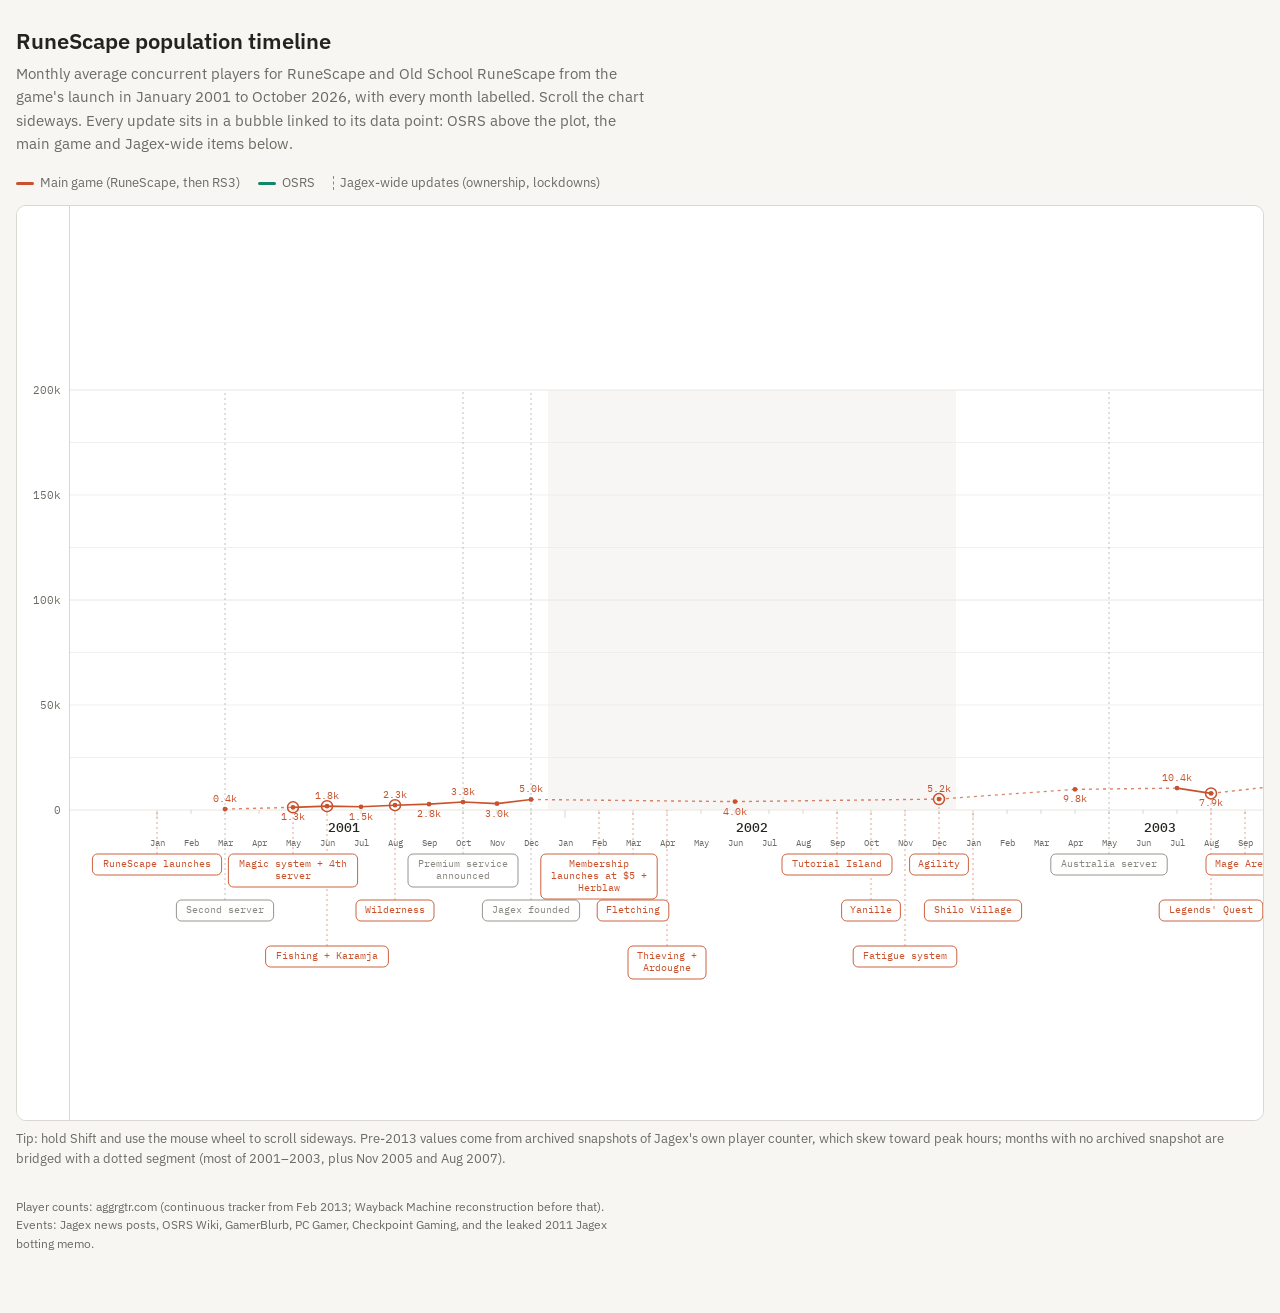
==== index.html @ cf6ce864 "Add files via upload" ====
<!doctype html>
<html lang="en">
<head>
<meta charset="utf-8">
<meta name="viewport" content="width=device-width, initial-scale=1">
<meta name="description" content="Monthly average concurrent players for RuneScape and Old School RuneScape, 2001 to 2026, with every major update pinned to the month it shipped.">
<style>html{color-scheme:light dark}body{margin:0;font-family:system-ui,sans-serif;font-size:14px}img{max-width:100%}</style>
<title>RuneScape Population Timeline</title>
<link rel="stylesheet" href="https://fonts.googleapis.com/css2?family=IBM+Plex+Sans:wght@400;500;600&family=IBM+Plex+Mono:wght@400;500&display=swap">
<style>
/* Layout: one long horizontally scrolling chart strip with a sticky y-axis; notes stacked beneath. */
:root{
  --bg:#f7f6f2; --fg:#23231f; --muted:#6b6a63; --line:#d9d7cf; --grid:#e8e6df; --panel:#ffffff;
  --all:#c9512b; --rs3:#c9512b; --osrs:#13856a;
  --trade:#b4850c; --mtx:#5e55c4; --osrs-ev:#2a7fcb; --rev:#b5347c; --neutral:#8a8880;
  --font-body:"IBM Plex Sans",system-ui,-apple-system,"Segoe UI",sans-serif;
  --font-mono:"IBM Plex Mono",ui-monospace,SFMono-Regular,Menlo,monospace;
}
@media (prefers-color-scheme: dark){ :root:not([data-theme="light"]){
  --bg:#17171a; --fg:#ebe9e2; --muted:#9d9b93; --line:#36363c; --grid:#26262b; --panel:#1f1f23;
  --all:#f0825a; --rs3:#f0825a; --osrs:#3fc39d; --trade:#e6b84a; --mtx:#9c93f2; --osrs-ev:#6db2f5; --rev:#ef7fbf; --neutral:#8a8880; color-scheme:dark } }
:root[data-theme="dark"]{
  --bg:#17171a; --fg:#ebe9e2; --muted:#9d9b93; --line:#36363c; --grid:#26262b; --panel:#1f1f23;
  --all:#f0825a; --rs3:#f0825a; --osrs:#3fc39d; --trade:#e6b84a; --mtx:#9c93f2; --osrs-ev:#6db2f5; --rev:#ef7fbf; --neutral:#8a8880; color-scheme:dark }
body{background:var(--bg);color:var(--fg);font-family:var(--font-body);font-size:15px;line-height:1.55;
  padding-block:24px 48px;padding-left:max(16px,env(safe-area-inset-left,0px));padding-right:max(16px,env(safe-area-inset-right,0px))}
h1{font-size:22px;font-weight:600;margin:0 0 4px;text-wrap:balance}
.sub{color:var(--muted);margin:0 0 18px;max-width:70ch}
.legend{display:flex;flex-wrap:wrap;gap:6px 18px;margin:0 0 12px;font-size:13px;color:var(--muted)}
.legend span{display:inline-flex;align-items:center;gap:6px}
.sw{width:18px;height:3px;border-radius:2px;display:inline-block}
.pill{width:14px;height:14px;border-radius:50%;display:inline-block;border:1.5px solid}
.tick{width:0;height:14px;display:inline-block;border-left:1.5px dashed var(--neutral)}
.strip{position:relative;border:1px solid var(--line);border-radius:10px;background:var(--panel);overflow-x:auto;overflow-y:hidden;
  scrollbar-width:thin}
.strip .inner{display:flex;align-items:flex-start;width:max-content}
#chart{flex:0 0 auto;display:block}
.axis{position:sticky;left:0;z-index:2;background:var(--panel);border-right:1px solid var(--line);flex:0 0 auto}
.hint{font-size:13px;color:var(--muted);margin:8px 0 0}
.notes{margin-top:28px;display:grid;grid-template-columns:repeat(auto-fit,minmax(280px,1fr));gap:12px 28px;font-size:14px}
.notes h2{font-size:15px;font-weight:600;margin:0 0 6px;grid-column:1/-1}
.ev{display:flex;gap:10px;align-items:flex-start}
.ev .n{flex:0 0 10px;height:10px;border-radius:50%;border:1.5px solid;margin-top:6px}
.ev .d{font-family:var(--font-mono);font-size:12px;color:var(--muted);display:block}
.src{margin-top:28px;font-size:12px;color:var(--muted);max-width:90ch}
svg text{font-family:var(--font-mono);font-variant-numeric:tabular-nums}
</style>
</head>
<body>


<h1>RuneScape population timeline</h1>
<p class="sub">Monthly average concurrent players for RuneScape and Old School RuneScape from the game's launch in January 2001 to October 2026, with every month labelled. Scroll the chart sideways. Every update sits in a bubble linked to its data point: OSRS above the plot, the main game and Jagex-wide items below.</p>
<div class="legend">
  <span><i class="sw" style="background:var(--rs3)"></i>Main game (RuneScape, then RS3)</span>
  <span><i class="sw" style="background:var(--osrs)"></i>OSRS</span>
  <span><i class="tick"></i>Jagex-wide updates (ownership, lockdowns)</span>
</div>
<div class="strip" id="strip"><div class="inner"><svg class="axis" id="axis" aria-hidden="true"></svg><svg id="chart" role="img"><title>Monthly average concurrent players, 2001 to 2026</title></svg></div></div>
<p class="hint">Tip: hold Shift and use the mouse wheel to scroll sideways. Pre-2013 values come from archived snapshots of Jagex's own player counter, which skew toward peak hours; months with no archived snapshot are bridged with a dotted segment (most of 2001–2003, plus Nov 2005 and Aug 2007).</p>

<p class="src">Player counts: aggrgtr.com (continuous tracker from Feb 2013; Wayback Machine reconstruction before that). Events: Jagex news posts, OSRS Wiki, GamerBlurb, PC Gamer, Checkpoint Gaming, and the leaked 2011 Jagex botting memo.</p>

<script>
const D = {"pre":[["2001-03",429],["2001-05",1267],["2001-06",1844],["2001-07",1532],["2001-08",2284],["2001-09",2795],["2001-10",3790],["2001-11",3019],["2001-12",5007],["2002-06",3995],["2002-12",5195],["2003-04",9824],["2003-07",10418],["2003-08",7898],["2003-10",11518],["2003-11",8817],["2003-12",10376],["2004-01",13854],["2004-02",14993],["2004-03",14886],["2004-04",16011],["2004-05",17930],["2004-06",23114],["2004-07",26655],["2004-08",30223],["2004-09",37400],["2004-10",37190],["2004-11",43382],["2004-12",54774],["2005-01",57577],["2005-02",68165],["2005-03",77376],["2005-04",80031],["2005-05",85192],["2005-06",85283],["2005-07",92630],["2005-08",90632],["2005-09",75282],["2005-10",65818],["2005-12",89795],["2006-01",81426],["2006-02",112813],["2006-03",71936],["2006-04",119044],["2006-05",110411],["2006-06",133497],["2006-07",134996],["2006-08",123249],["2006-09",113134],["2006-10",129476],["2006-11",139970],["2006-12",138292],["2007-01",144117],["2007-02",98102],["2007-03",98608],["2007-04",190487],["2007-05",100623],["2007-06",126589],["2007-07",166309],["2007-09",118438],["2007-10",131382],["2007-11",136714],["2007-12",121366],["2008-01",121691],["2008-02",98771],["2008-03",113050],["2008-04",105833],["2008-05",98882],["2008-06",118284],["2008-07",117384],["2008-08",109096],["2008-09",77781],["2008-10",89139],["2008-11",81450],["2008-12",93824],["2009-01",106241],["2009-02",91209],["2009-03",84467],["2009-04",84611],["2009-05",94568],["2009-06",95932],["2009-07",130797],["2009-08",120580],["2009-09",77370],["2009-10",70708],["2009-11",77687],["2009-12",101616],["2010-01",108957],["2010-02",100351],["2010-03",106769],["2010-04",107038],["2010-05",100529],["2010-06",127889],["2010-07",130587],["2010-08",135318],["2010-09",117688],["2010-10",108778],["2010-11",113529],["2010-12",108872],["2011-01",157314],["2011-02",189115],["2011-03",171344],["2011-04",193932],["2011-05",168079],["2011-06",174499],["2011-07",188129],["2011-08",185442],["2011-09",174713],["2011-10",150575],["2011-11",64112],["2011-12",65388],["2012-01",70737],["2012-02",70419],["2012-03",98566],["2012-04",110625],["2012-05",104625],["2012-06",138665],["2012-07",136117],["2012-08",131190],["2012-09",112989],["2012-10",104121],["2012-11",99922],["2012-12",79644],["2013-01",78974],["2013-02",69460]],"osrs":[["2013-02",39591],["2013-03",40382],["2013-04",35221],["2013-05",22661],["2013-06",19753],["2013-07",15494],["2013-08",13823],["2013-09",12813],["2013-10",10732],["2013-11",12258],["2013-12",12423],["2014-01",15912],["2014-02",16831],["2014-03",15712],["2014-04",13240],["2014-05",11742],["2014-06",15324],["2014-07",17255],["2014-08",17509],["2014-09",14576],["2014-10",15827],["2014-11",15919],["2014-12",16724],["2015-01",20591],["2015-02",25527],["2015-03",36311],["2015-04",37553],["2015-05",34987],["2015-06",31829],["2015-07",34312],["2015-08",35260],["2015-09",30255],["2015-10",28847],["2015-11",29794],["2015-12",33189],["2016-01",36879],["2016-02",34450],["2016-03",36142],["2016-04",35864],["2016-05",38589],["2016-06",38148],["2016-07",37174],["2016-08",34031],["2016-09",31743],["2016-10",33143],["2016-11",35551],["2016-12",41541],["2017-01",45901],["2017-02",41973],["2017-03",45276],["2017-04",45791],["2017-05",44137],["2017-06",44254],["2017-07",45184],["2017-08",44161],["2017-09",45252],["2017-10",45167],["2017-11",43704],["2017-12",49538],["2018-01",54263],["2018-02",52914],["2018-03",53101],["2018-04",50442],["2018-05",49503],["2018-06",45730],["2018-07",56444],["2018-08",58606],["2018-09",59316],["2018-10",58898],["2018-11",97939],["2018-12",94471],["2019-01",98524],["2019-02",95329],["2019-03",86009],["2019-04",82974],["2019-05",80673],["2019-06",74911],["2019-07",72544],["2019-08",72313],["2019-09",67481],["2019-10",63118],["2019-11",64323],["2019-12",65871],["2020-01",69042],["2020-02",74881],["2020-03",89956],["2020-04",113166],["2020-05",112112],["2020-06",101797],["2020-07",91797],["2020-08",87114],["2020-09",86642],["2020-10",95210],["2020-11",110926],["2020-12",84108],["2021-01",82321],["2021-02",83034],["2021-03",79549],["2021-04",78025],["2021-05",73064],["2021-06",63344],["2021-07",60111],["2021-08",64702],["2021-09",65119],["2021-10",78161],["2021-11",70375],["2021-12",66589],["2022-01",87509],["2022-02",74924],["2022-03",59021],["2022-04",60279],["2022-05",61146],["2022-06",63310],["2022-07",66375],["2022-08",70676],["2022-09",72562],["2022-10",72385],["2022-11",69665],["2022-12",77801],["2023-01",90526],["2023-02",91126],["2023-03",91581],["2023-04",94174],["2023-05",91887],["2023-06",86403],["2023-07",93813],["2023-08",100264],["2023-09",102078],["2023-10",105378],["2023-11",126268],["2023-12",108884],["2024-01",93866],["2024-02",97666],["2024-03",107881],["2024-04",113930],["2024-05",110531],["2024-06",112229],["2024-07",110554],["2024-08",112641],["2024-09",110647],["2024-10",107776],["2024-11",114517],["2024-12",126692],["2025-01",97584],["2025-02",94593],["2025-03",103558],["2025-04",100990],["2025-05",114985],["2025-06",127862],["2025-07",144638],["2025-08",184899],["2025-09",159876],["2025-10",150617],["2025-11",151220],["2025-12",166718],["2026-01",182433],["2026-02",138120],["2026-03",125443],["2026-04",140604],["2026-05",110092],["2026-06",91297],["2026-07",97851],["2026-08",105394],["2026-09",97149],["2026-10",98755]],"rs3":[["2013-02",48758],["2013-03",45608],["2013-04",45611],["2013-05",44721],["2013-06",49087],["2013-07",37844],["2013-08",30936],["2013-09",26852],["2013-10",23596],["2013-11",24063],["2013-12",28827],["2014-01",32559],["2014-02",33844],["2014-03",31354],["2014-04",28590],["2014-05",28585],["2014-06",31452],["2014-07",37764],["2014-08",38871],["2014-09",34583],["2014-10",36456],["2014-11",38207],["2014-12",37462],["2015-01",39920],["2015-02",40849],["2015-03",37752],["2015-04",37142],["2015-05",34282],["2015-06",36287],["2015-07",36744],["2015-08",32692],["2015-09",33276],["2015-10",34343],["2015-11",28461],["2015-12",30893],["2016-01",34388],["2016-02",35309],["2016-03",32868],["2016-04",31760],["2016-05",30584],["2016-06",31498],["2016-07",28213],["2016-08",27348],["2016-09",29230],["2016-10",26408],["2016-11",25360],["2016-12",26895],["2017-01",29431],["2017-02",32086],["2017-03",28263],["2017-04",28448],["2017-05",30772],["2017-06",28995],["2017-07",27336],["2017-08",28024],["2017-09",28130],["2017-10",25018],["2017-11",23307],["2017-12",26054],["2018-01",27082],["2018-02",28540],["2018-03",27404],["2018-04",24048],["2018-05",23530],["2018-06",23049],["2018-07",21985],["2018-08",24345],["2018-09",25719],["2018-10",22156],["2018-11",25451],["2018-12",23732],["2019-01",28242],["2019-02",27185],["2019-03",23557],["2019-04",20846],["2019-05",20112],["2019-06",20525],["2019-07",23408],["2019-08",21427],["2019-09",17876],["2019-10",17408],["2019-11",19305],["2019-12",20030],["2020-01",20303],["2020-02",22005],["2020-03",26339],["2020-04",45445],["2020-05",39155],["2020-06",31557],["2020-07",30181],["2020-08",31651],["2020-09",29558],["2020-10",33415],["2020-11",35485],["2020-12",32748],["2021-01",35867],["2021-02",38300],["2021-03",34307],["2021-04",35944],["2021-05",35003],["2021-06",31325],["2021-07",31468],["2021-08",33454],["2021-09",31155],["2021-10",28057],["2021-11",29661],["2021-12",36519],["2022-01",31015],["2022-02",27720],["2022-03",24213],["2022-04",24544],["2022-05",24380],["2022-06",23331],["2022-07",25472],["2022-08",26726],["2022-09",24173],["2022-10",26820],["2022-11",26120],["2022-12",26138],["2023-01",26251],["2023-02",25073],["2023-03",21985],["2023-04",22293],["2023-05",21504],["2023-06",24952],["2023-07",25621],["2023-08",31576],["2023-09",23197],["2023-10",21340],["2023-11",23689],["2023-12",26547],["2024-01",21692],["2024-02",21526],["2024-03",20487],["2024-04",18460],["2024-05",18460],["2024-06",18082],["2024-07",18412],["2024-08",21328],["2024-09",19516],["2024-10",20763],["2024-11",24537],["2024-12",27848],["2025-01",23238],["2025-02",21623],["2025-03",20438],["2025-04",19310],["2025-05",19904],["2025-06",18555],["2025-07",19346],["2025-08",19441],["2025-09",27285],["2025-10",23985],["2025-11",19644],["2025-12",22481],["2026-01",22212],["2026-02",20771],["2026-03",19242],["2026-04",17421],["2026-05",17182],["2026-06",15736],["2026-07",17534],["2026-08",28003],["2026-09",18812],["2026-10",17353]]};
const EV = [[1, "2007-12", "Free trade and Wilderness removed", "trade"], [2, "2011-02", "Free trade and Wilderness return", "trade"], [3, "2011-10", "Bot Nuke Day", "trade"], [4, "2012-02", "Squeal of Fortune", "mtx"], [5, "2012-11", "Evolution of Combat", "mtx"], [6, "2013-02", "OSRS launches", "osrs"], [7, "2013-07", "RS3 branding", "mtx"], [8, "2014-02", "Treasure Hunter", "mtx"], [9, "2015-02", "OSRS free-to-play", "osrs"], [10, "2018-10", "OSRS mobile", "osrs"], [11, "2020-04", "COVID lockdowns", "neutral"], [12, "2023-08", "Necromancy", "mtx"], [13, "2023-09", "Hero Pass", "mtx"], [14, "2024-09", "Membership to $13.99", "neutral"], [15, "2025-10", "Vote to remove Treasure Hunter", "rev"], [16, "2026-01", "Treasure Hunter removed", "rev"]];
const OTHER = [["2005-07", "Farming", "all"], ["2005-01", "Slayer", "all"], ["2006-05", "Construction", "all"], ["2006-11", "Hunter", "all"], ["2007-05", "1M subscribers", "all"], ["2007-11", "Grand Exchange", "all"], ["2008-01", "Summoning", "all"], ["2008-07", "RuneScape HD", "all"], ["2009-02", "Gerhard CEO", "jagex"], ["2010-04", "Dungeoneering", "all"], ["2010-12", "Insight buys majority", "jagex"], ["2011-01", "Nex", "all"], ["2012-05", "Queen Black Dragon", "all"], ["2012-07", "Solomon's Store", "all"], ["2013-03", "The World Wakes", "rs3"], ["2013-08", "Divination", "rs3"], ["2013-09", "Bonds", "rs3"], ["2013-12", "Holiday season", "rs3"], ["2014-07", "Legacy Mode + Araxxor", "rs3"], ["2014-09", "Prifddinas", "rs3"], ["2015-03", "Dimension of Disaster", "rs3"], ["2015-07", "Raids (Mazcab)", "rs3"], ["2016-01", "Invention", "rs3"], ["2016-04", "NXT client", "rs3"], ["2016-06", "Telos", "rs3"], ["2016-12", "Sliske's Endgame", "rs3"], ["2017-06", "Menaphos", "rs3"], ["2018-05", "Solak", "rs3"], ["2018-09", "Player-owned farm", "rs3"], ["2018-10", "Mobile members beta", "rs3"], ["2019-01", "Mining & Smithing rework", "rs3"], ["2019-07", "Land Out of Time", "rs3"], ["2020-03", "Archaeology", "rs3"], ["2020-10", "Steam release", "rs3"], ["2021-01", "20th anniversary", "rs3"], ["2021-06", "Mobile launch + Senntisten", "rs3"], ["2021-10", "TzekHaar Front", "rs3"], ["2022-04", "Extinction", "rs3"], ["2022-07", "Zamorak boss", "rs3"], ["2022-09", "Fresh Start Worlds", "rs3"], ["2023-02", "Fort Forinthry", "rs3"], ["2023-06", "Woodcutters' Grove", "rs3"], ["2023-11", "Vorkath", "rs3"], ["2024-04", "Requiem for a Dragon", "rs3"], ["2024-07", "Sanctum of Rebirth", "rs3"], ["2024-08", "110 Mining & Smithing", "rs3"], ["2024-10", "Group Ironman", "rs3"], ["2024-12", "110 WC & Fletching", "rs3"], ["2025-01", "Pricing survey backlash", "rs3"], ["2025-05", "Augmented RC & Thieving", "rs3"], ["2025-07", "Eclipse of the Heart", "rs3"], ["2025-09", "Leagues: Catalyst", "rs3"], ["2025-11", "Heists", "rs3"], ["2026-01", "25th anniversary", "rs3"], ["2026-02", "Early-game rebalance", "rs3"], ["2026-03", "Combat modernisation + Havenhythe", "rs3"], ["2026-05", "Dungeoneering Remastered", "rs3"], ["2026-07", "POH rework + mid-game rebalance", "rs3"], ["2026-08", "Leagues II: Equilibrium", "rs3"], ["2026-09", "Havenhythe II + Vulkan beta", "rs3"], ["2026-10", "Reignited announced then cancelled", "rs3"], ["2013-10", "God Wars Dungeon", "osrs"], ["2014-10", "Ironman modes", "osrs"], ["2015-10", "Deadman Mode", "osrs"], ["2016-01", "Zeah", "osrs"], ["2017-01", "Chambers of Xeric", "osrs"], ["2017-09", "Fossil Island", "osrs"], ["2018-01", "Dragon Slayer II", "osrs"], ["2018-06", "Theatre of Blood", "osrs"], ["2019-07", "Song of the Elves", "osrs"], ["2019-11", "Leagues I: Twisted", "osrs"], ["2020-02", "Nightmare of Ashihama", "osrs"], ["2020-10", "Leagues II: Trailblazer", "osrs"], ["2021-02", "Steam release", "osrs"], ["2021-10", "Group Ironman", "osrs"], ["2022-01", "Leagues III + Nex", "osrs"], ["2022-08", "Tombs of Amascut", "osrs"], ["2023-01", "Wilderness boss rework", "osrs"], ["2023-06", "Forestry", "osrs"], ["2023-11", "Leagues IV: Trailblazer Reloaded", "osrs"], ["2024-03", "Varlamore pt 1", "osrs"], ["2024-11", "Leagues V: Raging Echoes", "osrs"], ["2025-01", "League ends", "osrs"], ["2025-06", "Sailing beta", "osrs"], ["2025-07", "Varlamore: Final Dawn", "osrs"], ["2025-08", "240k record", "osrs"], ["2025-11", "Sailing", "osrs"], ["2026-04", "Leagues VI: Demonic Pacts", "osrs"], ["2016-07", "Hongtou buys Jagex", "jagex"], ["2021-01", "Carlyle buys Jagex", "jagex"], ["2024-02", "CVC buys Jagex", "jagex"], ["2015-09", "DarkScape", "rs3"], ["2018-08", "Elite Dungeons", "rs3"], ["2019-03", "Mobile Android beta", "rs3"], ["2019-10", "Mobile early access", "rs3"], ["2016-09", "Wintertodt", "osrs"], ["2016-11", "Hardcore Ironman", "osrs"], ["2019-01", "Kebos Lowlands", "osrs"], ["2021-05", "Clans", "osrs"], ["2021-07", "Combat Achievements", "osrs"], ["2008-08", "Membership to $5.95", "jagex"], ["2012-01", "Membership to $7.95", "jagex"], ["2015-03", "Membership to $9.49", "jagex"], ["2018-06", "Membership to $10.99", "jagex"], ["2022-05", "Membership to $12.49", "jagex"], ["2026-03", "Membership to $14.99", "jagex"], ["2017-01", "Mansell CEO", "jagex"], ["2025-03", "Bellamy CEO", "jagex"], ["2025-06", "Pride event cancelled", "jagex"], ["2022-03", "Jagex Launcher", "jagex"], ["2017-06", "Inferno", "osrs"], ["2023-07", "Desert Treasure II", "osrs"], ["2020-07", "Ferox Enclave", "osrs"], ["2024-01", "Leagues IV ends", "osrs"], ["2019-11", "Yak Track", "rs3"], ["2016-02", "RuneMetrics Pro", "rs3"], ["2017-05", "Shattered Worlds", "rs3"], ["2001-01", "RuneScape launches", "all"], ["2001-03", "Second server", "jagex"], ["2001-05", "Magic system + 4th server", "all"], ["2001-06", "Fishing + Karamja", "all"], ["2001-08", "Wilderness", "all"], ["2001-10", "Premium service announced", "jagex"], ["2001-12", "Jagex founded", "jagex"], ["2002-02", "Membership launches at $5 + Herblaw", "all"], ["2002-03", "Fletching", "all"], ["2002-04", "Thieving + Ardougne", "all"], ["2002-09", "Tutorial Island", "all"], ["2002-10", "Yanille", "all"], ["2002-11", "Fatigue system", "all"], ["2002-12", "Agility", "all"], ["2003-01", "Shilo Village", "all"], ["2003-05", "Australia server", "jagex"], ["2003-08", "Legends' Quest", "all"], ["2003-09", "Mage Arena", "all"], ["2003-12", "RuneScape 2 beta", "all"], ["2004-03", "RuneScape 2 + Runecrafting", "all"], ["2015-03", "Bonds", "osrs"], ["2025-09", "257k record", "osrs"], ["2005-05", "Barrows", "all"]];
const css = v => getComputedStyle(document.documentElement).getPropertyValue(v).trim();
const PX = 34, LEFT = 70, H = 420, YMAX = 200000, PITCH = 46, PAD = 36;
function wrap(t, max=18){ const out=[]; let line=''; t.split(' ').forEach(w=>{ if((line+' '+w).trim().length>max && line){out.push(line); line=w;} else line=(line+' '+w).trim(); }); if(line) out.push(line); return out; }
function idx(m){ const [y,mo]=m.split('-').map(Number); return y*12+mo-1; }
const m0 = idx('2001-01'), m1 = idx('2026-10');
const n = m1 - m0 + 1;
const W = LEFT + n*PX + 40;
const x = m => LEFT + (idx(m)-m0)*PX + PX/2;
const fmt = v => v>=100000 ? Math.round(v/1000)+'k' : (v/1000).toFixed(1)+'k';
const VAL = {all:Object.fromEntries(D.pre), rs3:Object.fromEntries(D.rs3), osrs:Object.fromEntries(D.osrs)};
function pointFor(game, m){
  if (VAL[game]?.[m]!=null) return VAL[game][m];
  if (game==='all' && VAL.rs3[m]!=null) return VAL.rs3[m];
  return null;
}
const GC = {all:'--rs3', rs3:'--rs3', osrs:'--osrs', jagex:'--neutral'};

// build one list of annotations: key events (bold) + updates, each assigned a side
const items = [];
EV.forEach(([num,m,label,kind])=>{
  const game = kind==='osrs' ? 'osrs' : kind==='neutral' ? 'jagex' : (idx(m)>=idx('2013-02') ? 'rs3' : 'all');
  items.push({m, label, game, key:true});
});
OTHER.forEach(([m,label,game])=> items.push({m, label, game, key:false}));
items.sort((a,b)=>idx(a.m)-idx(b.m) || (b.key-a.key));
// pack rows per side
const rowsTop=[], rowsBot=[];
items.forEach(it=>{
  it.px = x(it.m);
  it.lines = wrap(it.label);
  it.bw = Math.max(...it.lines.map(l=>l.length))*6.4 + 14;
  it.bh = it.lines.length*12 + 9;
  it.side = it.game==='osrs' ? 'top' : 'bot';
  const rows = it.side==='top' ? rowsTop : rowsBot;
  let r = rows.findIndex(e=>e < it.px-it.bw/2-6); if(r<0){r=rows.length; rows.push(0);} rows[r]=it.px+it.bw/2;
  it.row = r;
});
const TOP = PAD + rowsTop.length*PITCH + 10;
const BOT = 44 + rowsBot.length*PITCH + PAD;
const y = v => TOP + H - (v/YMAX)*H;

const svg = document.getElementById('chart');
svg.setAttribute('width', W); svg.setAttribute('height', TOP+H+BOT);
svg.setAttribute('viewBox', `0 0 ${W} ${TOP+H+BOT}`);
let out = '', rings = '', bubbles = '';
for (let v=0; v<=YMAX; v+=25000) out += `<line x1="0" x2="${W}" y1="${y(v)}" y2="${y(v)}" stroke="${css('--grid')}" stroke-width="${v%100000?0.6:1}"/>`;
for (let yr=2001; yr<=2026; yr++){
  const xs = x(yr+'-01') - PX/2, xe = x(yr+'-12') + PX/2;
  if (yr%2===0) out += `<rect x="${xs}" y="${TOP}" width="${xe-xs}" height="${H}" fill="${css('--grid')}" opacity="0.35"/>`;
  out += `<text x="${(xs+xe)/2}" y="${TOP+H+22}" text-anchor="middle" font-size="13" font-weight="500" fill="${css('--fg')}">${yr}</text>`;
}
for (let i=0;i<n;i++){ const mo=(m0+i)%12; const xx=LEFT+i*PX+PX/2;
  out += `<line x1="${xx}" x2="${xx}" y1="${TOP+H}" y2="${TOP+H+(mo===0?8:4)}" stroke="${css('--line')}"/>`;
  out += `<text x="${xx}" y="${TOP+H+36}" text-anchor="middle" font-size="8.5" fill="${css('--muted')}">${['Jan','Feb','Mar','Apr','May','Jun','Jul','Aug','Sep','Oct','Nov','Dec'][mo]}</text>`;
}
function series(arr, color, labelSide){
  let path='', prev=null, pts='', bridges='', prevPt=null;
  arr.forEach(([m,v],i)=>{
    const px=x(m), py=y(v);
    if (prev!==null && idx(m)-prev>1 && prevPt) bridges += `<line x1="${prevPt[0]}" y1="${prevPt[1]}" x2="${px}" y2="${py}" stroke="${color}" stroke-width="1.4" stroke-dasharray="3 4" opacity="0.7"/>`;
    path += (prev!==null && idx(m)-prev===1) ? ` L${px} ${py}` : ` M${px} ${py}`;
    prev = idx(m); prevPt=[px,py];
    const up = labelSide==='alt' ? (i%2===0) : labelSide==='up';
    pts += `<circle cx="${px}" cy="${py}" r="2.4" fill="${color}"/>`;
    pts += `<text x="${px}" y="${py + (up?-7:13)}" text-anchor="middle" font-size="9.5" fill="${color}">${fmt(v)}</text>`;
  });
  return bridges + `<path d="${path.trim()}" fill="none" stroke="${color}" stroke-width="1.6" stroke-linejoin="round"/>` + pts;
}
out += series(D.pre, css('--rs3'), 'alt');
out += series(D.osrs, css('--osrs'), 'up');
out += series(D.rs3, css('--rs3'), 'down');

// annotations
items.forEach(it=>{
  const c = css(GC[it.game]);
  const v = it.game==='jagex' ? null : pointFor(it.game, it.m);
  const by = it.side==='top' ? (TOP - 14 - it.bh - it.row*PITCH) : (TOP + H + 44 + it.row*PITCH);
  const lineFrom = it.side==='top' ? by + it.bh : by;
  let lineTo;
  if (it.game==='jagex') lineTo = it.side==='top' ? TOP+H : TOP;
  else if (v!=null) lineTo = it.side==='top' ? y(v) - 8 : y(v) + 8;
  else lineTo = it.side==='top' ? TOP : TOP+H;
  out += `<line x1="${it.px}" x2="${it.px}" y1="${lineFrom}" y2="${lineTo}" stroke="${c}" stroke-width="0.8" stroke-dasharray="2 3" opacity="0.65"/>`;
  if (v!=null) rings += `<circle cx="${it.px}" cy="${y(v)}" r="5.5" fill="none" stroke="${c}" stroke-width="1.5"/>`;
  bubbles += `<rect x="${it.px-it.bw/2}" y="${by}" width="${it.bw}" height="${it.bh}" rx="5" fill="${css('--panel')}" stroke="${c}" stroke-width="0.9"/>`;
  bubbles += `<text x="${it.px}" y="${by+13}" text-anchor="middle" font-size="10" fill="${c}">` + it.lines.map((l,i)=>`<tspan x="${it.px}" dy="${i?12:0}">${l}</tspan>`).join('') + `</text>`;
});
svg.innerHTML = out + rings + bubbles;

// sticky axis
const ax = document.getElementById('axis'); const AW=52;
ax.setAttribute('width',AW); ax.setAttribute('height',TOP+H+BOT); ax.setAttribute('viewBox',`0 0 ${AW} ${TOP+H+BOT}`);
let a='';
for (let v=0; v<=YMAX; v+=50000) a += `<text x="${AW-8}" y="${y(v)+4}" text-anchor="end" font-size="11" fill="${css('--muted')}">${v?v/1000+'k':'0'}</text>`;
ax.innerHTML=a;


// open scrolled to 2007 so the peak and first drop are in view
document.getElementById('strip').scrollLeft = 0;
</script>

</body>
</html>
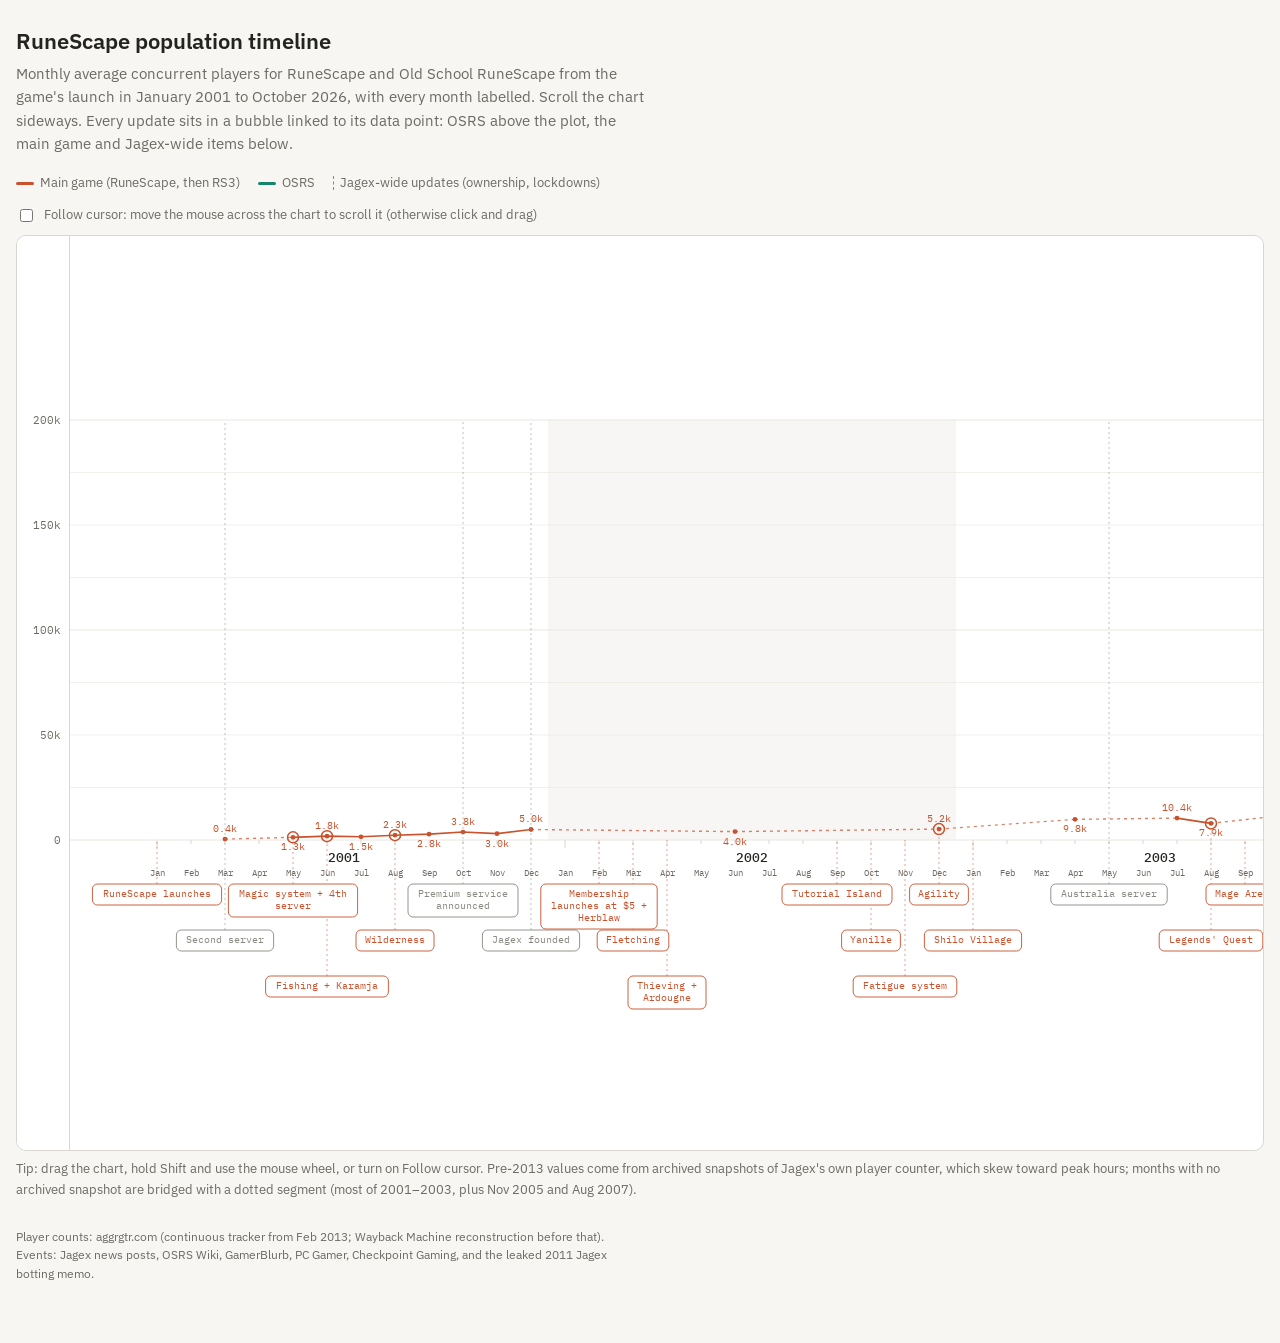
==== commit 15e631f5: "Add files via upload" ====
--- a/index.html
+++ b/index.html
@@ -32,7 +32,11 @@
 .pill{width:14px;height:14px;border-radius:50%;display:inline-block;border:1.5px solid}
 .tick{width:0;height:14px;display:inline-block;border-left:1.5px dashed var(--neutral)}
 .strip{position:relative;border:1px solid var(--line);border-radius:10px;background:var(--panel);overflow-x:auto;overflow-y:hidden;
-  scrollbar-width:thin}
+  scrollbar-width:thin;cursor:grab;user-select:none}
+.strip.dragging{cursor:grabbing}
+.strip.follow{cursor:ew-resize}
+.ctl{display:flex;align-items:center;gap:8px;font-size:13px;color:var(--muted);margin:0 0 10px}
+.ctl input{accent-color:var(--rs3)}
 .strip .inner{display:flex;align-items:flex-start;width:max-content}
 #chart{flex:0 0 auto;display:block}
 .axis{position:sticky;left:0;z-index:2;background:var(--panel);border-right:1px solid var(--line);flex:0 0 auto}
@@ -56,15 +60,16 @@
   <span><i class="sw" style="background:var(--osrs)"></i>OSRS</span>
   <span><i class="tick"></i>Jagex-wide updates (ownership, lockdowns)</span>
 </div>
+<label class="ctl"><input type="checkbox" id="follow"> Follow cursor: move the mouse across the chart to scroll it (otherwise click and drag)</label>
 <div class="strip" id="strip"><div class="inner"><svg class="axis" id="axis" aria-hidden="true"></svg><svg id="chart" role="img"><title>Monthly average concurrent players, 2001 to 2026</title></svg></div></div>
-<p class="hint">Tip: hold Shift and use the mouse wheel to scroll sideways. Pre-2013 values come from archived snapshots of Jagex's own player counter, which skew toward peak hours; months with no archived snapshot are bridged with a dotted segment (most of 2001–2003, plus Nov 2005 and Aug 2007).</p>
+<p class="hint">Tip: drag the chart, hold Shift and use the mouse wheel, or turn on Follow cursor. Pre-2013 values come from archived snapshots of Jagex's own player counter, which skew toward peak hours; months with no archived snapshot are bridged with a dotted segment (most of 2001–2003, plus Nov 2005 and Aug 2007).</p>
 
 <p class="src">Player counts: aggrgtr.com (continuous tracker from Feb 2013; Wayback Machine reconstruction before that). Events: Jagex news posts, OSRS Wiki, GamerBlurb, PC Gamer, Checkpoint Gaming, and the leaked 2011 Jagex botting memo.</p>
 
 <script>
 const D = {"pre":[["2001-03",429],["2001-05",1267],["2001-06",1844],["2001-07",1532],["2001-08",2284],["2001-09",2795],["2001-10",3790],["2001-11",3019],["2001-12",5007],["2002-06",3995],["2002-12",5195],["2003-04",9824],["2003-07",10418],["2003-08",7898],["2003-10",11518],["2003-11",8817],["2003-12",10376],["2004-01",13854],["2004-02",14993],["2004-03",14886],["2004-04",16011],["2004-05",17930],["2004-06",23114],["2004-07",26655],["2004-08",30223],["2004-09",37400],["2004-10",37190],["2004-11",43382],["2004-12",54774],["2005-01",57577],["2005-02",68165],["2005-03",77376],["2005-04",80031],["2005-05",85192],["2005-06",85283],["2005-07",92630],["2005-08",90632],["2005-09",75282],["2005-10",65818],["2005-12",89795],["2006-01",81426],["2006-02",112813],["2006-03",71936],["2006-04",119044],["2006-05",110411],["2006-06",133497],["2006-07",134996],["2006-08",123249],["2006-09",113134],["2006-10",129476],["2006-11",139970],["2006-12",138292],["2007-01",144117],["2007-02",98102],["2007-03",98608],["2007-04",190487],["2007-05",100623],["2007-06",126589],["2007-07",166309],["2007-09",118438],["2007-10",131382],["2007-11",136714],["2007-12",121366],["2008-01",121691],["2008-02",98771],["2008-03",113050],["2008-04",105833],["2008-05",98882],["2008-06",118284],["2008-07",117384],["2008-08",109096],["2008-09",77781],["2008-10",89139],["2008-11",81450],["2008-12",93824],["2009-01",106241],["2009-02",91209],["2009-03",84467],["2009-04",84611],["2009-05",94568],["2009-06",95932],["2009-07",130797],["2009-08",120580],["2009-09",77370],["2009-10",70708],["2009-11",77687],["2009-12",101616],["2010-01",108957],["2010-02",100351],["2010-03",106769],["2010-04",107038],["2010-05",100529],["2010-06",127889],["2010-07",130587],["2010-08",135318],["2010-09",117688],["2010-10",108778],["2010-11",113529],["2010-12",108872],["2011-01",157314],["2011-02",189115],["2011-03",171344],["2011-04",193932],["2011-05",168079],["2011-06",174499],["2011-07",188129],["2011-08",185442],["2011-09",174713],["2011-10",150575],["2011-11",64112],["2011-12",65388],["2012-01",70737],["2012-02",70419],["2012-03",98566],["2012-04",110625],["2012-05",104625],["2012-06",138665],["2012-07",136117],["2012-08",131190],["2012-09",112989],["2012-10",104121],["2012-11",99922],["2012-12",79644],["2013-01",78974],["2013-02",69460]],"osrs":[["2013-02",39591],["2013-03",40382],["2013-04",35221],["2013-05",22661],["2013-06",19753],["2013-07",15494],["2013-08",13823],["2013-09",12813],["2013-10",10732],["2013-11",12258],["2013-12",12423],["2014-01",15912],["2014-02",16831],["2014-03",15712],["2014-04",13240],["2014-05",11742],["2014-06",15324],["2014-07",17255],["2014-08",17509],["2014-09",14576],["2014-10",15827],["2014-11",15919],["2014-12",16724],["2015-01",20591],["2015-02",25527],["2015-03",36311],["2015-04",37553],["2015-05",34987],["2015-06",31829],["2015-07",34312],["2015-08",35260],["2015-09",30255],["2015-10",28847],["2015-11",29794],["2015-12",33189],["2016-01",36879],["2016-02",34450],["2016-03",36142],["2016-04",35864],["2016-05",38589],["2016-06",38148],["2016-07",37174],["2016-08",34031],["2016-09",31743],["2016-10",33143],["2016-11",35551],["2016-12",41541],["2017-01",45901],["2017-02",41973],["2017-03",45276],["2017-04",45791],["2017-05",44137],["2017-06",44254],["2017-07",45184],["2017-08",44161],["2017-09",45252],["2017-10",45167],["2017-11",43704],["2017-12",49538],["2018-01",54263],["2018-02",52914],["2018-03",53101],["2018-04",50442],["2018-05",49503],["2018-06",45730],["2018-07",56444],["2018-08",58606],["2018-09",59316],["2018-10",58898],["2018-11",97939],["2018-12",94471],["2019-01",98524],["2019-02",95329],["2019-03",86009],["2019-04",82974],["2019-05",80673],["2019-06",74911],["2019-07",72544],["2019-08",72313],["2019-09",67481],["2019-10",63118],["2019-11",64323],["2019-12",65871],["2020-01",69042],["2020-02",74881],["2020-03",89956],["2020-04",113166],["2020-05",112112],["2020-06",101797],["2020-07",91797],["2020-08",87114],["2020-09",86642],["2020-10",95210],["2020-11",110926],["2020-12",84108],["2021-01",82321],["2021-02",83034],["2021-03",79549],["2021-04",78025],["2021-05",73064],["2021-06",63344],["2021-07",60111],["2021-08",64702],["2021-09",65119],["2021-10",78161],["2021-11",70375],["2021-12",66589],["2022-01",87509],["2022-02",74924],["2022-03",59021],["2022-04",60279],["2022-05",61146],["2022-06",63310],["2022-07",66375],["2022-08",70676],["2022-09",72562],["2022-10",72385],["2022-11",69665],["2022-12",77801],["2023-01",90526],["2023-02",91126],["2023-03",91581],["2023-04",94174],["2023-05",91887],["2023-06",86403],["2023-07",93813],["2023-08",100264],["2023-09",102078],["2023-10",105378],["2023-11",126268],["2023-12",108884],["2024-01",93866],["2024-02",97666],["2024-03",107881],["2024-04",113930],["2024-05",110531],["2024-06",112229],["2024-07",110554],["2024-08",112641],["2024-09",110647],["2024-10",107776],["2024-11",114517],["2024-12",126692],["2025-01",97584],["2025-02",94593],["2025-03",103558],["2025-04",100990],["2025-05",114985],["2025-06",127862],["2025-07",144638],["2025-08",184899],["2025-09",159876],["2025-10",150617],["2025-11",151220],["2025-12",166718],["2026-01",182433],["2026-02",138120],["2026-03",125443],["2026-04",140604],["2026-05",110092],["2026-06",91297],["2026-07",97851],["2026-08",105394],["2026-09",97149],["2026-10",98755]],"rs3":[["2013-02",48758],["2013-03",45608],["2013-04",45611],["2013-05",44721],["2013-06",49087],["2013-07",37844],["2013-08",30936],["2013-09",26852],["2013-10",23596],["2013-11",24063],["2013-12",28827],["2014-01",32559],["2014-02",33844],["2014-03",31354],["2014-04",28590],["2014-05",28585],["2014-06",31452],["2014-07",37764],["2014-08",38871],["2014-09",34583],["2014-10",36456],["2014-11",38207],["2014-12",37462],["2015-01",39920],["2015-02",40849],["2015-03",37752],["2015-04",37142],["2015-05",34282],["2015-06",36287],["2015-07",36744],["2015-08",32692],["2015-09",33276],["2015-10",34343],["2015-11",28461],["2015-12",30893],["2016-01",34388],["2016-02",35309],["2016-03",32868],["2016-04",31760],["2016-05",30584],["2016-06",31498],["2016-07",28213],["2016-08",27348],["2016-09",29230],["2016-10",26408],["2016-11",25360],["2016-12",26895],["2017-01",29431],["2017-02",32086],["2017-03",28263],["2017-04",28448],["2017-05",30772],["2017-06",28995],["2017-07",27336],["2017-08",28024],["2017-09",28130],["2017-10",25018],["2017-11",23307],["2017-12",26054],["2018-01",27082],["2018-02",28540],["2018-03",27404],["2018-04",24048],["2018-05",23530],["2018-06",23049],["2018-07",21985],["2018-08",24345],["2018-09",25719],["2018-10",22156],["2018-11",25451],["2018-12",23732],["2019-01",28242],["2019-02",27185],["2019-03",23557],["2019-04",20846],["2019-05",20112],["2019-06",20525],["2019-07",23408],["2019-08",21427],["2019-09",17876],["2019-10",17408],["2019-11",19305],["2019-12",20030],["2020-01",20303],["2020-02",22005],["2020-03",26339],["2020-04",45445],["2020-05",39155],["2020-06",31557],["2020-07",30181],["2020-08",31651],["2020-09",29558],["2020-10",33415],["2020-11",35485],["2020-12",32748],["2021-01",35867],["2021-02",38300],["2021-03",34307],["2021-04",35944],["2021-05",35003],["2021-06",31325],["2021-07",31468],["2021-08",33454],["2021-09",31155],["2021-10",28057],["2021-11",29661],["2021-12",36519],["2022-01",31015],["2022-02",27720],["2022-03",24213],["2022-04",24544],["2022-05",24380],["2022-06",23331],["2022-07",25472],["2022-08",26726],["2022-09",24173],["2022-10",26820],["2022-11",26120],["2022-12",26138],["2023-01",26251],["2023-02",25073],["2023-03",21985],["2023-04",22293],["2023-05",21504],["2023-06",24952],["2023-07",25621],["2023-08",31576],["2023-09",23197],["2023-10",21340],["2023-11",23689],["2023-12",26547],["2024-01",21692],["2024-02",21526],["2024-03",20487],["2024-04",18460],["2024-05",18460],["2024-06",18082],["2024-07",18412],["2024-08",21328],["2024-09",19516],["2024-10",20763],["2024-11",24537],["2024-12",27848],["2025-01",23238],["2025-02",21623],["2025-03",20438],["2025-04",19310],["2025-05",19904],["2025-06",18555],["2025-07",19346],["2025-08",19441],["2025-09",27285],["2025-10",23985],["2025-11",19644],["2025-12",22481],["2026-01",22212],["2026-02",20771],["2026-03",19242],["2026-04",17421],["2026-05",17182],["2026-06",15736],["2026-07",17534],["2026-08",28003],["2026-09",18812],["2026-10",17353]]};
 const EV = [[1, "2007-12", "Free trade and Wilderness removed", "trade"], [2, "2011-02", "Free trade and Wilderness return", "trade"], [3, "2011-10", "Bot Nuke Day", "trade"], [4, "2012-02", "Squeal of Fortune", "mtx"], [5, "2012-11", "Evolution of Combat", "mtx"], [6, "2013-02", "OSRS launches", "osrs"], [7, "2013-07", "RS3 branding", "mtx"], [8, "2014-02", "Treasure Hunter", "mtx"], [9, "2015-02", "OSRS free-to-play", "osrs"], [10, "2018-10", "OSRS mobile", "osrs"], [11, "2020-04", "COVID lockdowns", "neutral"], [12, "2023-08", "Necromancy", "mtx"], [13, "2023-09", "Hero Pass", "mtx"], [14, "2024-09", "Membership to $13.99", "neutral"], [15, "2025-10", "Vote to remove Treasure Hunter", "rev"], [16, "2026-01", "Treasure Hunter removed", "rev"]];
-const OTHER = [["2005-07", "Farming", "all"], ["2005-01", "Slayer", "all"], ["2006-05", "Construction", "all"], ["2006-11", "Hunter", "all"], ["2007-05", "1M subscribers", "all"], ["2007-11", "Grand Exchange", "all"], ["2008-01", "Summoning", "all"], ["2008-07", "RuneScape HD", "all"], ["2009-02", "Gerhard CEO", "jagex"], ["2010-04", "Dungeoneering", "all"], ["2010-12", "Insight buys majority", "jagex"], ["2011-01", "Nex", "all"], ["2012-05", "Queen Black Dragon", "all"], ["2012-07", "Solomon's Store", "all"], ["2013-03", "The World Wakes", "rs3"], ["2013-08", "Divination", "rs3"], ["2013-09", "Bonds", "rs3"], ["2013-12", "Holiday season", "rs3"], ["2014-07", "Legacy Mode + Araxxor", "rs3"], ["2014-09", "Prifddinas", "rs3"], ["2015-03", "Dimension of Disaster", "rs3"], ["2015-07", "Raids (Mazcab)", "rs3"], ["2016-01", "Invention", "rs3"], ["2016-04", "NXT client", "rs3"], ["2016-06", "Telos", "rs3"], ["2016-12", "Sliske's Endgame", "rs3"], ["2017-06", "Menaphos", "rs3"], ["2018-05", "Solak", "rs3"], ["2018-09", "Player-owned farm", "rs3"], ["2018-10", "Mobile members beta", "rs3"], ["2019-01", "Mining & Smithing rework", "rs3"], ["2019-07", "Land Out of Time", "rs3"], ["2020-03", "Archaeology", "rs3"], ["2020-10", "Steam release", "rs3"], ["2021-01", "20th anniversary", "rs3"], ["2021-06", "Mobile launch + Senntisten", "rs3"], ["2021-10", "TzekHaar Front", "rs3"], ["2022-04", "Extinction", "rs3"], ["2022-07", "Zamorak boss", "rs3"], ["2022-09", "Fresh Start Worlds", "rs3"], ["2023-02", "Fort Forinthry", "rs3"], ["2023-06", "Woodcutters' Grove", "rs3"], ["2023-11", "Vorkath", "rs3"], ["2024-04", "Requiem for a Dragon", "rs3"], ["2024-07", "Sanctum of Rebirth", "rs3"], ["2024-08", "110 Mining & Smithing", "rs3"], ["2024-10", "Group Ironman", "rs3"], ["2024-12", "110 WC & Fletching", "rs3"], ["2025-01", "Pricing survey backlash", "rs3"], ["2025-05", "Augmented RC & Thieving", "rs3"], ["2025-07", "Eclipse of the Heart", "rs3"], ["2025-09", "Leagues: Catalyst", "rs3"], ["2025-11", "Heists", "rs3"], ["2026-01", "25th anniversary", "rs3"], ["2026-02", "Early-game rebalance", "rs3"], ["2026-03", "Combat modernisation + Havenhythe", "rs3"], ["2026-05", "Dungeoneering Remastered", "rs3"], ["2026-07", "POH rework + mid-game rebalance", "rs3"], ["2026-08", "Leagues II: Equilibrium", "rs3"], ["2026-09", "Havenhythe II + Vulkan beta", "rs3"], ["2026-10", "Reignited announced then cancelled", "rs3"], ["2013-10", "God Wars Dungeon", "osrs"], ["2014-10", "Ironman modes", "osrs"], ["2015-10", "Deadman Mode", "osrs"], ["2016-01", "Zeah", "osrs"], ["2017-01", "Chambers of Xeric", "osrs"], ["2017-09", "Fossil Island", "osrs"], ["2018-01", "Dragon Slayer II", "osrs"], ["2018-06", "Theatre of Blood", "osrs"], ["2019-07", "Song of the Elves", "osrs"], ["2019-11", "Leagues I: Twisted", "osrs"], ["2020-02", "Nightmare of Ashihama", "osrs"], ["2020-10", "Leagues II: Trailblazer", "osrs"], ["2021-02", "Steam release", "osrs"], ["2021-10", "Group Ironman", "osrs"], ["2022-01", "Leagues III + Nex", "osrs"], ["2022-08", "Tombs of Amascut", "osrs"], ["2023-01", "Wilderness boss rework", "osrs"], ["2023-06", "Forestry", "osrs"], ["2023-11", "Leagues IV: Trailblazer Reloaded", "osrs"], ["2024-03", "Varlamore pt 1", "osrs"], ["2024-11", "Leagues V: Raging Echoes", "osrs"], ["2025-01", "League ends", "osrs"], ["2025-06", "Sailing beta", "osrs"], ["2025-07", "Varlamore: Final Dawn", "osrs"], ["2025-08", "240k record", "osrs"], ["2025-11", "Sailing", "osrs"], ["2026-04", "Leagues VI: Demonic Pacts", "osrs"], ["2016-07", "Hongtou buys Jagex", "jagex"], ["2021-01", "Carlyle buys Jagex", "jagex"], ["2024-02", "CVC buys Jagex", "jagex"], ["2015-09", "DarkScape", "rs3"], ["2018-08", "Elite Dungeons", "rs3"], ["2019-03", "Mobile Android beta", "rs3"], ["2019-10", "Mobile early access", "rs3"], ["2016-09", "Wintertodt", "osrs"], ["2016-11", "Hardcore Ironman", "osrs"], ["2019-01", "Kebos Lowlands", "osrs"], ["2021-05", "Clans", "osrs"], ["2021-07", "Combat Achievements", "osrs"], ["2008-08", "Membership to $5.95", "jagex"], ["2012-01", "Membership to $7.95", "jagex"], ["2015-03", "Membership to $9.49", "jagex"], ["2018-06", "Membership to $10.99", "jagex"], ["2022-05", "Membership to $12.49", "jagex"], ["2026-03", "Membership to $14.99", "jagex"], ["2017-01", "Mansell CEO", "jagex"], ["2025-03", "Bellamy CEO", "jagex"], ["2025-06", "Pride event cancelled", "jagex"], ["2022-03", "Jagex Launcher", "jagex"], ["2017-06", "Inferno", "osrs"], ["2023-07", "Desert Treasure II", "osrs"], ["2020-07", "Ferox Enclave", "osrs"], ["2024-01", "Leagues IV ends", "osrs"], ["2019-11", "Yak Track", "rs3"], ["2016-02", "RuneMetrics Pro", "rs3"], ["2017-05", "Shattered Worlds", "rs3"], ["2001-01", "RuneScape launches", "all"], ["2001-03", "Second server", "jagex"], ["2001-05", "Magic system + 4th server", "all"], ["2001-06", "Fishing + Karamja", "all"], ["2001-08", "Wilderness", "all"], ["2001-10", "Premium service announced", "jagex"], ["2001-12", "Jagex founded", "jagex"], ["2002-02", "Membership launches at $5 + Herblaw", "all"], ["2002-03", "Fletching", "all"], ["2002-04", "Thieving + Ardougne", "all"], ["2002-09", "Tutorial Island", "all"], ["2002-10", "Yanille", "all"], ["2002-11", "Fatigue system", "all"], ["2002-12", "Agility", "all"], ["2003-01", "Shilo Village", "all"], ["2003-05", "Australia server", "jagex"], ["2003-08", "Legends' Quest", "all"], ["2003-09", "Mage Arena", "all"], ["2003-12", "RuneScape 2 beta", "all"], ["2004-03", "RuneScape 2 + Runecrafting", "all"], ["2015-03", "Bonds", "osrs"], ["2025-09", "257k record", "osrs"], ["2005-05", "Barrows", "all"]];
+const OTHER = [["2005-07", "Farming", "all"], ["2005-01", "Slayer", "all"], ["2006-05", "Construction", "all"], ["2006-11", "Hunter", "all"], ["2007-05", "1M subscribers", "all"], ["2007-11", "Grand Exchange", "all"], ["2008-01", "Summoning", "all"], ["2008-07", "RuneScape HD", "all"], ["2009-02", "Gerhard CEO", "jagex"], ["2010-04", "Dungeoneering", "all"], ["2010-12", "Insight buys majority", "jagex"], ["2011-01", "Nex", "all"], ["2012-05", "Queen Black Dragon", "all"], ["2012-07", "Solomon's Store", "all"], ["2013-03", "The World Wakes", "rs3"], ["2013-08", "Divination", "rs3"], ["2013-09", "Bonds", "rs3"], ["2013-12", "Holiday season", "rs3"], ["2014-07", "Legacy Mode + Araxxor", "rs3"], ["2014-09", "Prifddinas", "rs3"], ["2015-03", "Dimension of Disaster", "rs3"], ["2015-07", "Raids (Mazcab)", "rs3"], ["2016-01", "Invention", "rs3"], ["2016-04", "NXT client", "rs3"], ["2016-06", "Telos", "rs3"], ["2016-12", "Sliske's Endgame", "rs3"], ["2017-06", "Menaphos", "rs3"], ["2018-05", "Solak", "rs3"], ["2018-09", "Player-owned farm", "rs3"], ["2018-10", "Mobile members beta", "rs3"], ["2019-01", "Mining & Smithing rework", "rs3"], ["2019-07", "Land Out of Time", "rs3"], ["2020-03", "Archaeology", "rs3"], ["2020-10", "Steam release", "rs3"], ["2021-01", "20th anniversary", "rs3"], ["2021-06", "Mobile launch + Senntisten", "rs3"], ["2021-10", "TzekHaar Front", "rs3"], ["2022-04", "Extinction", "rs3"], ["2022-07", "Zamorak boss", "rs3"], ["2022-09", "Fresh Start Worlds", "rs3"], ["2023-02", "Fort Forinthry", "rs3"], ["2023-06", "Woodcutters' Grove", "rs3"], ["2023-11", "Vorkath", "rs3"], ["2024-04", "Requiem for a Dragon", "rs3"], ["2024-07", "Sanctum of Rebirth", "rs3"], ["2024-08", "110 Mining & Smithing", "rs3"], ["2024-10", "Group Ironman", "rs3"], ["2024-12", "110 WC & Fletching", "rs3"], ["2025-01", "Pricing survey backlash", "rs3"], ["2025-05", "Augmented RC & Thieving", "rs3"], ["2025-07", "Eclipse of the Heart", "rs3"], ["2025-09", "Leagues: Catalyst", "rs3"], ["2025-11", "Heists", "rs3"], ["2026-01", "25th anniversary", "rs3"], ["2026-02", "Early-game rebalance", "rs3"], ["2026-03", "Combat modernisation + Havenhythe", "rs3"], ["2026-05", "Dungeoneering Remastered", "rs3"], ["2026-07", "POH rework + mid-game rebalance", "rs3"], ["2026-08", "Leagues II: Equilibrium", "rs3"], ["2026-09", "Havenhythe II + Vulkan beta", "rs3"], ["2026-10", "Reignited announced then cancelled", "rs3"], ["2013-10", "God Wars Dungeon", "osrs"], ["2014-10", "Ironman modes", "osrs"], ["2015-10", "Deadman Mode", "osrs"], ["2016-01", "Zeah", "osrs"], ["2017-01", "Chambers of Xeric", "osrs"], ["2017-09", "Fossil Island", "osrs"], ["2018-01", "Dragon Slayer II", "osrs"], ["2018-06", "Theatre of Blood", "osrs"], ["2019-07", "Song of the Elves", "osrs"], ["2019-11", "Leagues I: Twisted", "osrs"], ["2020-02", "Nightmare of Ashihama", "osrs"], ["2020-10", "Leagues II: Trailblazer", "osrs"], ["2021-02", "Steam release", "osrs"], ["2021-10", "Group Ironman", "osrs"], ["2022-01", "Leagues III + Nex", "osrs"], ["2022-08", "Tombs of Amascut", "osrs"], ["2023-01", "Wilderness boss rework", "osrs"], ["2023-06", "Forestry", "osrs"], ["2023-11", "Leagues IV: Trailblazer Reloaded", "osrs"], ["2024-03", "Varlamore pt 1", "osrs"], ["2024-11", "Leagues V: Raging Echoes", "osrs"], ["2025-01", "League ends", "osrs"], ["2025-06", "Sailing beta", "osrs"], ["2025-07", "Varlamore: Final Dawn", "osrs"], ["2025-08", "240k record", "osrs"], ["2025-11", "Sailing", "osrs"], ["2026-04", "Leagues VI: Demonic Pacts", "osrs"], ["2016-07", "Hongtou buys Jagex", "jagex"], ["2021-01", "Carlyle buys Jagex", "jagex"], ["2024-02", "CVC buys Jagex", "jagex"], ["2015-09", "DarkScape", "rs3"], ["2018-08", "Elite Dungeons", "rs3"], ["2019-03", "Mobile Android beta", "rs3"], ["2019-10", "Mobile early access", "rs3"], ["2016-09", "Wintertodt", "osrs"], ["2016-11", "Hardcore Ironman", "osrs"], ["2019-01", "Kebos Lowlands", "osrs"], ["2021-05", "Clans", "osrs"], ["2021-07", "Combat Achievements", "osrs"], ["2008-08", "Membership to $5.95", "jagex"], ["2012-01", "Membership to $7.95", "jagex"], ["2015-03", "Membership to $9.49", "jagex"], ["2018-06", "Membership to $10.99", "jagex"], ["2022-05", "Membership to $12.49", "jagex"], ["2026-03", "Membership to $14.99", "jagex"], ["2017-01", "Mansell CEO", "jagex"], ["2025-03", "Bellamy CEO", "jagex"], ["2025-06", "Pride event cancelled", "jagex"], ["2022-03", "Jagex Launcher", "jagex"], ["2017-06", "Inferno", "osrs"], ["2023-07", "Desert Treasure II", "osrs"], ["2020-07", "Ferox Enclave", "osrs"], ["2024-01", "Leagues IV ends", "osrs"], ["2019-11", "Yak Track", "rs3"], ["2016-02", "RuneMetrics Pro", "rs3"], ["2017-05", "Shattered Worlds", "rs3"], ["2001-01", "RuneScape launches", "all"], ["2001-03", "Second server", "jagex"], ["2001-05", "Magic system + 4th server", "all"], ["2001-06", "Fishing + Karamja", "all"], ["2001-08", "Wilderness", "all"], ["2001-10", "Premium service announced", "jagex"], ["2001-12", "Jagex founded", "jagex"], ["2002-02", "Membership launches at $5 + Herblaw", "all"], ["2002-03", "Fletching", "all"], ["2002-04", "Thieving + Ardougne", "all"], ["2002-09", "Tutorial Island", "all"], ["2002-10", "Yanille", "all"], ["2002-11", "Fatigue system", "all"], ["2002-12", "Agility", "all"], ["2003-01", "Shilo Village", "all"], ["2003-05", "Australia server", "jagex"], ["2003-08", "Legends' Quest", "all"], ["2003-09", "Mage Arena", "all"], ["2003-12", "RuneScape 2 beta", "all"], ["2004-03", "RuneScape 2 + Runecrafting", "all"], ["2015-03", "Bonds", "osrs"], ["2025-09", "257k record", "osrs"], ["2005-05", "Barrows", "all"], ["2004-09", "Duel Arena + Kalphite Queen", "all"], ["2004-10", "Morytania expansion", "all"], ["2004-12", "Castle Wars + Monkey Madness", "all"], ["2006-03", "Recipe for Disaster", "all"], ["2006-04", "Pest Control", "all"], ["2006-07", "Lunar Diplomacy", "all"], ["2007-02", "Fremennik Isles", "all"], ["2007-08", "God Wars Dungeon", "all"], ["2008-04", "Fist of Guthix", "all"], ["2008-11", "Stealing Creation + While Guthix Sleeps", "all"], ["2009-02", "Soul Wars", "all"], ["2009-07", "Mobilising Armies", "all"], ["2009-09", "Living Rock Caverns", "all"], ["2010-01", "Nomad's Requiem", "all"], ["2010-10", "The Void Stares Back", "all"], ["2011-06", "Members' Loyalty Programme", "all"], ["2011-07", "Clan Citadels", "all"], ["2011-09", "Ritual of the Mahjarrat", "all"], ["2011-11", "Dominion Tower", "all"], ["2012-04", "Runespan", "all"], ["2012-10", "KBD + dungeon rework", "all"], ["2012-12", "Player-owned Ports", "all"]];
 const css = v => getComputedStyle(document.documentElement).getPropertyValue(v).trim();
 const PX = 34, LEFT = 70, H = 420, YMAX = 200000, PITCH = 46, PAD = 36;
 function wrap(t, max=18){ const out=[]; let line=''; t.split(' ').forEach(w=>{ if((line+' '+w).trim().length>max && line){out.push(line); line=w;} else line=(line+' '+w).trim(); }); if(line) out.push(line); return out; }
@@ -162,8 +167,21 @@
 ax.innerHTML=a;
 
 
-// open scrolled to 2007 so the peak and first drop are in view
-document.getElementById('strip').scrollLeft = 0;
+const strip = document.getElementById('strip');
+strip.scrollLeft = 0;
+// drag to pan
+let drag = null;
+strip.addEventListener('pointerdown', e => { if (follow.checked || e.button!==0) return; drag = {x:e.clientX, s:strip.scrollLeft}; strip.classList.add('dragging'); strip.setPointerCapture(e.pointerId); });
+strip.addEventListener('pointermove', e => {
+  if (drag) { strip.scrollLeft = drag.s - (e.clientX - drag.x); return; }
+  if (follow.checked) { const r = strip.getBoundingClientRect(); const t = Math.min(1, Math.max(0, (e.clientX - r.left) / r.width)); strip.scrollLeft = t * (strip.scrollWidth - strip.clientWidth); }
+});
+const endDrag = () => { drag = null; strip.classList.remove('dragging'); };
+strip.addEventListener('pointerup', endDrag); strip.addEventListener('pointercancel', endDrag);
+const follow = document.getElementById('follow');
+follow.addEventListener('change', () => strip.classList.toggle('follow', follow.checked));
+try { follow.checked = localStorage.getItem('rs-follow')==='1'; strip.classList.toggle('follow', follow.checked); } catch(e){}
+follow.addEventListener('change', () => { try { localStorage.setItem('rs-follow', follow.checked?'1':'0'); } catch(e){} });
 </script>
 
 </body>
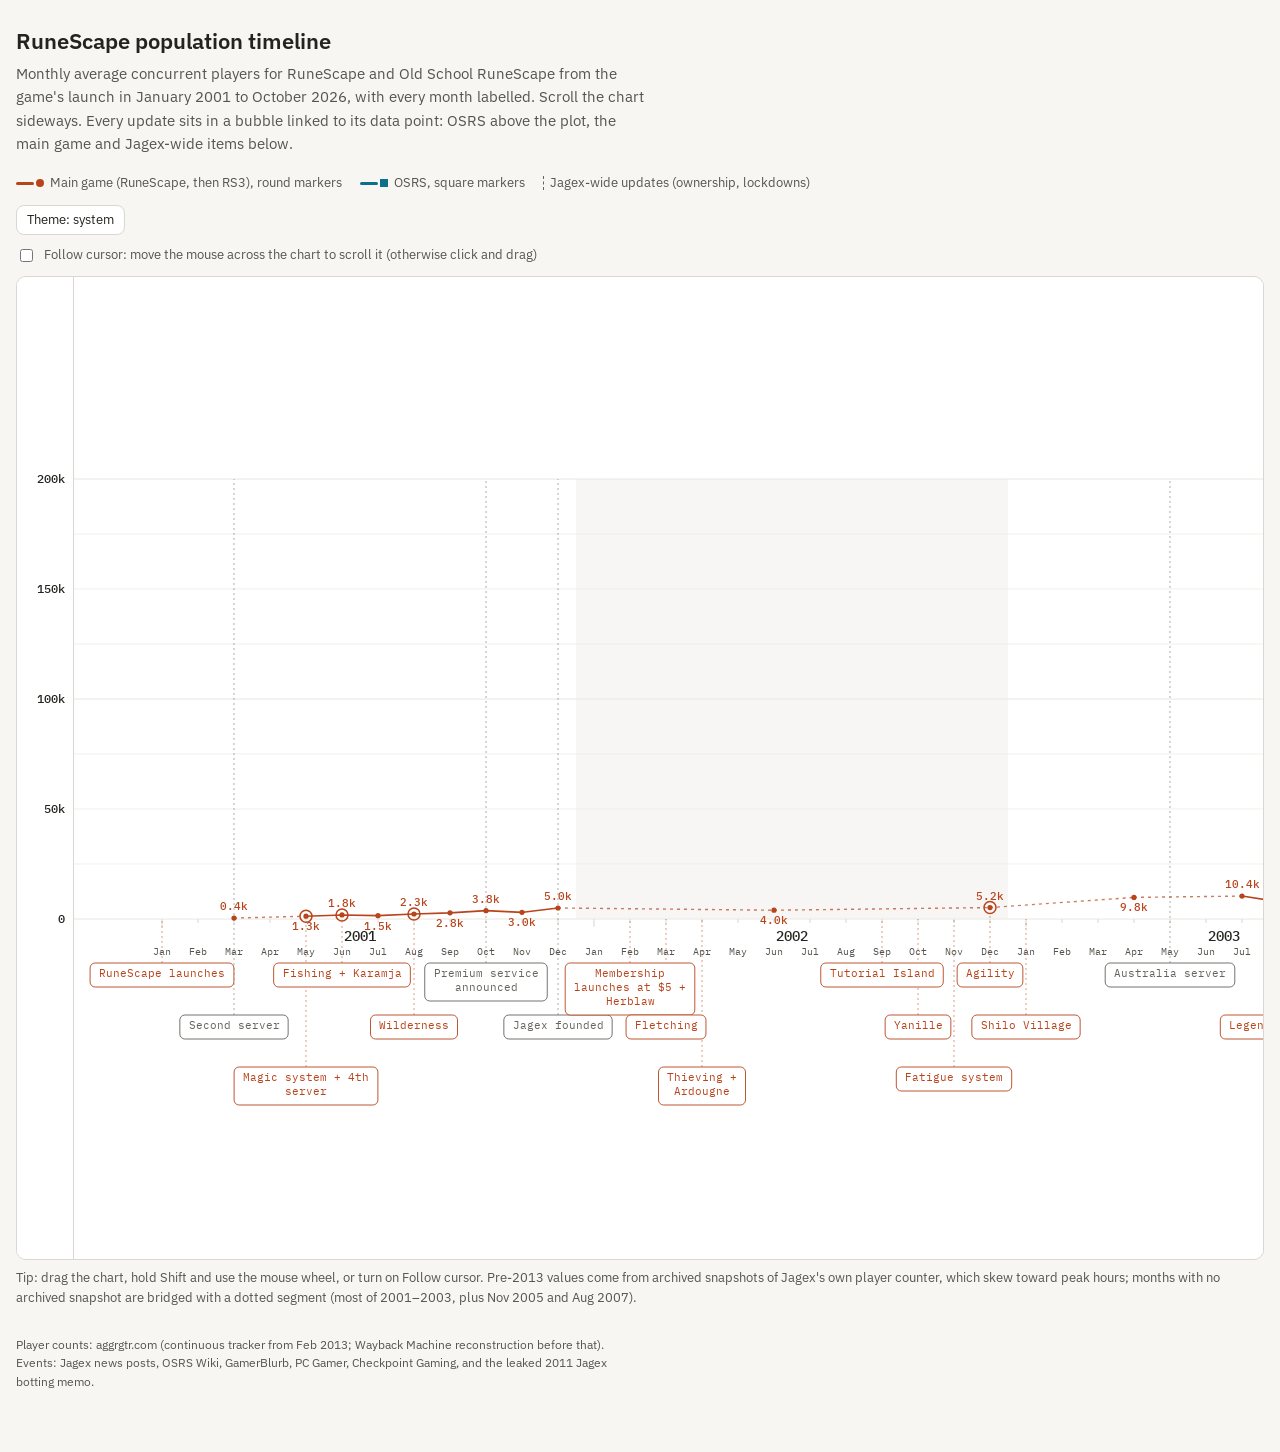
==== commit 424ece5f: "Add files via upload" ====
--- a/index.html
+++ b/index.html
@@ -10,18 +10,18 @@
 <style>
 /* Layout: one long horizontally scrolling chart strip with a sticky y-axis; notes stacked beneath. */
 :root{
-  --bg:#f7f6f2; --fg:#23231f; --muted:#6b6a63; --line:#d9d7cf; --grid:#e8e6df; --panel:#ffffff;
-  --all:#c9512b; --rs3:#c9512b; --osrs:#13856a;
-  --trade:#b4850c; --mtx:#5e55c4; --osrs-ev:#2a7fcb; --rev:#b5347c; --neutral:#8a8880;
+  --bg:#f7f6f2; --fg:#23231f; --muted:#55544e; --line:#d9d7cf; --grid:#e8e6df; --panel:#ffffff;
+  --all:#b8441c; --rs3:#b8441c; --osrs:#0b6f8e;
+  --trade:#b4850c; --mtx:#5e55c4; --osrs-ev:#2a7fcb; --rev:#b5347c; --neutral:#66645e;
   --font-body:"IBM Plex Sans",system-ui,-apple-system,"Segoe UI",sans-serif;
   --font-mono:"IBM Plex Mono",ui-monospace,SFMono-Regular,Menlo,monospace;
 }
 @media (prefers-color-scheme: dark){ :root:not([data-theme="light"]){
-  --bg:#17171a; --fg:#ebe9e2; --muted:#9d9b93; --line:#36363c; --grid:#26262b; --panel:#1f1f23;
-  --all:#f0825a; --rs3:#f0825a; --osrs:#3fc39d; --trade:#e6b84a; --mtx:#9c93f2; --osrs-ev:#6db2f5; --rev:#ef7fbf; --neutral:#8a8880; color-scheme:dark } }
+  --bg:#17171a; --fg:#ebe9e2; --muted:#c4c2b9; --line:#3a3a40; --grid:#2a2a2f; --panel:#1f1f23;
+  --all:#f0825a; --rs3:#f0825a; --osrs:#4fb8e0; --trade:#e6b84a; --mtx:#9c93f2; --osrs-ev:#6db2f5; --rev:#ef7fbf; --neutral:#b9b7ae; color-scheme:dark } }
 :root[data-theme="dark"]{
-  --bg:#17171a; --fg:#ebe9e2; --muted:#9d9b93; --line:#36363c; --grid:#26262b; --panel:#1f1f23;
-  --all:#f0825a; --rs3:#f0825a; --osrs:#3fc39d; --trade:#e6b84a; --mtx:#9c93f2; --osrs-ev:#6db2f5; --rev:#ef7fbf; --neutral:#8a8880; color-scheme:dark }
+  --bg:#17171a; --fg:#ebe9e2; --muted:#c4c2b9; --line:#3a3a40; --grid:#2a2a2f; --panel:#1f1f23;
+  --all:#f0825a; --rs3:#f0825a; --osrs:#4fb8e0; --trade:#e6b84a; --mtx:#9c93f2; --osrs-ev:#6db2f5; --rev:#ef7fbf; --neutral:#b9b7ae; color-scheme:dark }
 body{background:var(--bg);color:var(--fg);font-family:var(--font-body);font-size:15px;line-height:1.55;
   padding-block:24px 48px;padding-left:max(16px,env(safe-area-inset-left,0px));padding-right:max(16px,env(safe-area-inset-right,0px))}
 h1{font-size:22px;font-weight:600;margin:0 0 4px;text-wrap:balance}
@@ -29,6 +29,7 @@
 .legend{display:flex;flex-wrap:wrap;gap:6px 18px;margin:0 0 12px;font-size:13px;color:var(--muted)}
 .legend span{display:inline-flex;align-items:center;gap:6px}
 .sw{width:18px;height:3px;border-radius:2px;display:inline-block}
+.mk{width:8px;height:8px;display:inline-block;margin-left:-4px}
 .pill{width:14px;height:14px;border-radius:50%;display:inline-block;border:1.5px solid}
 .tick{width:0;height:14px;display:inline-block;border-left:1.5px dashed var(--neutral)}
 .strip{position:relative;border:1px solid var(--line);border-radius:10px;background:var(--panel);overflow-x:auto;overflow-y:hidden;
@@ -37,6 +38,8 @@
 .strip.follow{cursor:ew-resize}
 .ctl{display:flex;align-items:center;gap:8px;font-size:13px;color:var(--muted);margin:0 0 10px}
 .ctl input{accent-color:var(--rs3)}
+.btn{font:inherit;font-size:13px;color:var(--fg);background:var(--panel);border:1px solid var(--line);border-radius:8px;padding:4px 10px;cursor:pointer}
+.btn:focus-visible{outline:2px solid var(--rs3);outline-offset:2px}
 .strip .inner{display:flex;align-items:flex-start;width:max-content}
 #chart{flex:0 0 auto;display:block}
 .axis{position:sticky;left:0;z-index:2;background:var(--panel);border-right:1px solid var(--line);flex:0 0 auto}
@@ -56,10 +59,11 @@
 <h1>RuneScape population timeline</h1>
 <p class="sub">Monthly average concurrent players for RuneScape and Old School RuneScape from the game's launch in January 2001 to October 2026, with every month labelled. Scroll the chart sideways. Every update sits in a bubble linked to its data point: OSRS above the plot, the main game and Jagex-wide items below.</p>
 <div class="legend">
-  <span><i class="sw" style="background:var(--rs3)"></i>Main game (RuneScape, then RS3)</span>
-  <span><i class="sw" style="background:var(--osrs)"></i>OSRS</span>
+  <span><i class="sw" style="background:var(--rs3)"></i><i class="mk" style="background:var(--rs3);border-radius:50%"></i>Main game (RuneScape, then RS3), round markers</span>
+  <span><i class="sw" style="background:var(--osrs)"></i><i class="mk" style="background:var(--osrs)"></i>OSRS, square markers</span>
   <span><i class="tick"></i>Jagex-wide updates (ownership, lockdowns)</span>
 </div>
+<div class="ctl"><button type="button" id="theme" class="btn">Theme: system</button></div>
 <label class="ctl"><input type="checkbox" id="follow"> Follow cursor: move the mouse across the chart to scroll it (otherwise click and drag)</label>
 <div class="strip" id="strip"><div class="inner"><svg class="axis" id="axis" aria-hidden="true"></svg><svg id="chart" role="img"><title>Monthly average concurrent players, 2001 to 2026</title></svg></div></div>
 <p class="hint">Tip: drag the chart, hold Shift and use the mouse wheel, or turn on Follow cursor. Pre-2013 values come from archived snapshots of Jagex's own player counter, which skew toward peak hours; months with no archived snapshot are bridged with a dotted segment (most of 2001–2003, plus Nov 2005 and Aug 2007).</p>
@@ -71,7 +75,7 @@
 const EV = [[1, "2007-12", "Free trade and Wilderness removed", "trade"], [2, "2011-02", "Free trade and Wilderness return", "trade"], [3, "2011-10", "Bot Nuke Day", "trade"], [4, "2012-02", "Squeal of Fortune", "mtx"], [5, "2012-11", "Evolution of Combat", "mtx"], [6, "2013-02", "OSRS launches", "osrs"], [7, "2013-07", "RS3 branding", "mtx"], [8, "2014-02", "Treasure Hunter", "mtx"], [9, "2015-02", "OSRS free-to-play", "osrs"], [10, "2018-10", "OSRS mobile", "osrs"], [11, "2020-04", "COVID lockdowns", "neutral"], [12, "2023-08", "Necromancy", "mtx"], [13, "2023-09", "Hero Pass", "mtx"], [14, "2024-09", "Membership to $13.99", "neutral"], [15, "2025-10", "Vote to remove Treasure Hunter", "rev"], [16, "2026-01", "Treasure Hunter removed", "rev"]];
 const OTHER = [["2005-07", "Farming", "all"], ["2005-01", "Slayer", "all"], ["2006-05", "Construction", "all"], ["2006-11", "Hunter", "all"], ["2007-05", "1M subscribers", "all"], ["2007-11", "Grand Exchange", "all"], ["2008-01", "Summoning", "all"], ["2008-07", "RuneScape HD", "all"], ["2009-02", "Gerhard CEO", "jagex"], ["2010-04", "Dungeoneering", "all"], ["2010-12", "Insight buys majority", "jagex"], ["2011-01", "Nex", "all"], ["2012-05", "Queen Black Dragon", "all"], ["2012-07", "Solomon's Store", "all"], ["2013-03", "The World Wakes", "rs3"], ["2013-08", "Divination", "rs3"], ["2013-09", "Bonds", "rs3"], ["2013-12", "Holiday season", "rs3"], ["2014-07", "Legacy Mode + Araxxor", "rs3"], ["2014-09", "Prifddinas", "rs3"], ["2015-03", "Dimension of Disaster", "rs3"], ["2015-07", "Raids (Mazcab)", "rs3"], ["2016-01", "Invention", "rs3"], ["2016-04", "NXT client", "rs3"], ["2016-06", "Telos", "rs3"], ["2016-12", "Sliske's Endgame", "rs3"], ["2017-06", "Menaphos", "rs3"], ["2018-05", "Solak", "rs3"], ["2018-09", "Player-owned farm", "rs3"], ["2018-10", "Mobile members beta", "rs3"], ["2019-01", "Mining & Smithing rework", "rs3"], ["2019-07", "Land Out of Time", "rs3"], ["2020-03", "Archaeology", "rs3"], ["2020-10", "Steam release", "rs3"], ["2021-01", "20th anniversary", "rs3"], ["2021-06", "Mobile launch + Senntisten", "rs3"], ["2021-10", "TzekHaar Front", "rs3"], ["2022-04", "Extinction", "rs3"], ["2022-07", "Zamorak boss", "rs3"], ["2022-09", "Fresh Start Worlds", "rs3"], ["2023-02", "Fort Forinthry", "rs3"], ["2023-06", "Woodcutters' Grove", "rs3"], ["2023-11", "Vorkath", "rs3"], ["2024-04", "Requiem for a Dragon", "rs3"], ["2024-07", "Sanctum of Rebirth", "rs3"], ["2024-08", "110 Mining & Smithing", "rs3"], ["2024-10", "Group Ironman", "rs3"], ["2024-12", "110 WC & Fletching", "rs3"], ["2025-01", "Pricing survey backlash", "rs3"], ["2025-05", "Augmented RC & Thieving", "rs3"], ["2025-07", "Eclipse of the Heart", "rs3"], ["2025-09", "Leagues: Catalyst", "rs3"], ["2025-11", "Heists", "rs3"], ["2026-01", "25th anniversary", "rs3"], ["2026-02", "Early-game rebalance", "rs3"], ["2026-03", "Combat modernisation + Havenhythe", "rs3"], ["2026-05", "Dungeoneering Remastered", "rs3"], ["2026-07", "POH rework + mid-game rebalance", "rs3"], ["2026-08", "Leagues II: Equilibrium", "rs3"], ["2026-09", "Havenhythe II + Vulkan beta", "rs3"], ["2026-10", "Reignited announced then cancelled", "rs3"], ["2013-10", "God Wars Dungeon", "osrs"], ["2014-10", "Ironman modes", "osrs"], ["2015-10", "Deadman Mode", "osrs"], ["2016-01", "Zeah", "osrs"], ["2017-01", "Chambers of Xeric", "osrs"], ["2017-09", "Fossil Island", "osrs"], ["2018-01", "Dragon Slayer II", "osrs"], ["2018-06", "Theatre of Blood", "osrs"], ["2019-07", "Song of the Elves", "osrs"], ["2019-11", "Leagues I: Twisted", "osrs"], ["2020-02", "Nightmare of Ashihama", "osrs"], ["2020-10", "Leagues II: Trailblazer", "osrs"], ["2021-02", "Steam release", "osrs"], ["2021-10", "Group Ironman", "osrs"], ["2022-01", "Leagues III + Nex", "osrs"], ["2022-08", "Tombs of Amascut", "osrs"], ["2023-01", "Wilderness boss rework", "osrs"], ["2023-06", "Forestry", "osrs"], ["2023-11", "Leagues IV: Trailblazer Reloaded", "osrs"], ["2024-03", "Varlamore pt 1", "osrs"], ["2024-11", "Leagues V: Raging Echoes", "osrs"], ["2025-01", "League ends", "osrs"], ["2025-06", "Sailing beta", "osrs"], ["2025-07", "Varlamore: Final Dawn", "osrs"], ["2025-08", "240k record", "osrs"], ["2025-11", "Sailing", "osrs"], ["2026-04", "Leagues VI: Demonic Pacts", "osrs"], ["2016-07", "Hongtou buys Jagex", "jagex"], ["2021-01", "Carlyle buys Jagex", "jagex"], ["2024-02", "CVC buys Jagex", "jagex"], ["2015-09", "DarkScape", "rs3"], ["2018-08", "Elite Dungeons", "rs3"], ["2019-03", "Mobile Android beta", "rs3"], ["2019-10", "Mobile early access", "rs3"], ["2016-09", "Wintertodt", "osrs"], ["2016-11", "Hardcore Ironman", "osrs"], ["2019-01", "Kebos Lowlands", "osrs"], ["2021-05", "Clans", "osrs"], ["2021-07", "Combat Achievements", "osrs"], ["2008-08", "Membership to $5.95", "jagex"], ["2012-01", "Membership to $7.95", "jagex"], ["2015-03", "Membership to $9.49", "jagex"], ["2018-06", "Membership to $10.99", "jagex"], ["2022-05", "Membership to $12.49", "jagex"], ["2026-03", "Membership to $14.99", "jagex"], ["2017-01", "Mansell CEO", "jagex"], ["2025-03", "Bellamy CEO", "jagex"], ["2025-06", "Pride event cancelled", "jagex"], ["2022-03", "Jagex Launcher", "jagex"], ["2017-06", "Inferno", "osrs"], ["2023-07", "Desert Treasure II", "osrs"], ["2020-07", "Ferox Enclave", "osrs"], ["2024-01", "Leagues IV ends", "osrs"], ["2019-11", "Yak Track", "rs3"], ["2016-02", "RuneMetrics Pro", "rs3"], ["2017-05", "Shattered Worlds", "rs3"], ["2001-01", "RuneScape launches", "all"], ["2001-03", "Second server", "jagex"], ["2001-05", "Magic system + 4th server", "all"], ["2001-06", "Fishing + Karamja", "all"], ["2001-08", "Wilderness", "all"], ["2001-10", "Premium service announced", "jagex"], ["2001-12", "Jagex founded", "jagex"], ["2002-02", "Membership launches at $5 + Herblaw", "all"], ["2002-03", "Fletching", "all"], ["2002-04", "Thieving + Ardougne", "all"], ["2002-09", "Tutorial Island", "all"], ["2002-10", "Yanille", "all"], ["2002-11", "Fatigue system", "all"], ["2002-12", "Agility", "all"], ["2003-01", "Shilo Village", "all"], ["2003-05", "Australia server", "jagex"], ["2003-08", "Legends' Quest", "all"], ["2003-09", "Mage Arena", "all"], ["2003-12", "RuneScape 2 beta", "all"], ["2004-03", "RuneScape 2 + Runecrafting", "all"], ["2015-03", "Bonds", "osrs"], ["2025-09", "257k record", "osrs"], ["2005-05", "Barrows", "all"], ["2004-09", "Duel Arena + Kalphite Queen", "all"], ["2004-10", "Morytania expansion", "all"], ["2004-12", "Castle Wars + Monkey Madness", "all"], ["2006-03", "Recipe for Disaster", "all"], ["2006-04", "Pest Control", "all"], ["2006-07", "Lunar Diplomacy", "all"], ["2007-02", "Fremennik Isles", "all"], ["2007-08", "God Wars Dungeon", "all"], ["2008-04", "Fist of Guthix", "all"], ["2008-11", "Stealing Creation + While Guthix Sleeps", "all"], ["2009-02", "Soul Wars", "all"], ["2009-07", "Mobilising Armies", "all"], ["2009-09", "Living Rock Caverns", "all"], ["2010-01", "Nomad's Requiem", "all"], ["2010-10", "The Void Stares Back", "all"], ["2011-06", "Members' Loyalty Programme", "all"], ["2011-07", "Clan Citadels", "all"], ["2011-09", "Ritual of the Mahjarrat", "all"], ["2011-11", "Dominion Tower", "all"], ["2012-04", "Runespan", "all"], ["2012-10", "KBD + dungeon rework", "all"], ["2012-12", "Player-owned Ports", "all"]];
 const css = v => getComputedStyle(document.documentElement).getPropertyValue(v).trim();
-const PX = 34, LEFT = 70, H = 420, YMAX = 200000, PITCH = 46, PAD = 36;
+const PX = 36, LEFT = 70, H = 440, YMAX = 200000, PITCH = 52, PAD = 36;
 function wrap(t, max=18){ const out=[]; let line=''; t.split(' ').forEach(w=>{ if((line+' '+w).trim().length>max && line){out.push(line); line=w;} else line=(line+' '+w).trim(); }); if(line) out.push(line); return out; }
 function idx(m){ const [y,mo]=m.split('-').map(Number); return y*12+mo-1; }
 const m0 = idx('2001-01'), m1 = idx('2026-10');
@@ -100,8 +104,8 @@
 items.forEach(it=>{
   it.px = x(it.m);
   it.lines = wrap(it.label);
-  it.bw = Math.max(...it.lines.map(l=>l.length))*6.4 + 14;
-  it.bh = it.lines.length*12 + 9;
+  it.bw = Math.max(...it.lines.map(l=>l.length))*7.1 + 16;
+  it.bh = it.lines.length*14 + 10;
   it.side = it.game==='osrs' ? 'top' : 'bot';
   const rows = it.side==='top' ? rowsTop : rowsBot;
   let r = rows.findIndex(e=>e < it.px-it.bw/2-6); if(r<0){r=rows.length; rows.push(0);} rows[r]=it.px+it.bw/2;
@@ -111,6 +115,7 @@
 const BOT = 44 + rowsBot.length*PITCH + PAD;
 const y = v => TOP + H - (v/YMAX)*H;
 
+function render(){
 const svg = document.getElementById('chart');
 svg.setAttribute('width', W); svg.setAttribute('height', TOP+H+BOT);
 svg.setAttribute('viewBox', `0 0 ${W} ${TOP+H+BOT}`);
@@ -119,13 +124,13 @@
 for (let yr=2001; yr<=2026; yr++){
   const xs = x(yr+'-01') - PX/2, xe = x(yr+'-12') + PX/2;
   if (yr%2===0) out += `<rect x="${xs}" y="${TOP}" width="${xe-xs}" height="${H}" fill="${css('--grid')}" opacity="0.35"/>`;
-  out += `<text x="${(xs+xe)/2}" y="${TOP+H+22}" text-anchor="middle" font-size="13" font-weight="500" fill="${css('--fg')}">${yr}</text>`;
+  out += `<text x="${(xs+xe)/2}" y="${TOP+H+22}" text-anchor="middle" font-size="14" font-weight="500" fill="${css('--fg')}">${yr}</text>`;
 }
 for (let i=0;i<n;i++){ const mo=(m0+i)%12; const xx=LEFT+i*PX+PX/2;
   out += `<line x1="${xx}" x2="${xx}" y1="${TOP+H}" y2="${TOP+H+(mo===0?8:4)}" stroke="${css('--line')}"/>`;
-  out += `<text x="${xx}" y="${TOP+H+36}" text-anchor="middle" font-size="8.5" fill="${css('--muted')}">${['Jan','Feb','Mar','Apr','May','Jun','Jul','Aug','Sep','Oct','Nov','Dec'][mo]}</text>`;
-}
-function series(arr, color, labelSide){
+  out += `<text x="${xx}" y="${TOP+H+36}" text-anchor="middle" font-size="10" fill="${css('--muted')}">${['Jan','Feb','Mar','Apr','May','Jun','Jul','Aug','Sep','Oct','Nov','Dec'][mo]}</text>`;
+}
+function series(arr, color, labelSide, square){
   let path='', prev=null, pts='', bridges='', prevPt=null;
   arr.forEach(([m,v],i)=>{
     const px=x(m), py=y(v);
@@ -133,13 +138,13 @@
     path += (prev!==null && idx(m)-prev===1) ? ` L${px} ${py}` : ` M${px} ${py}`;
     prev = idx(m); prevPt=[px,py];
     const up = labelSide==='alt' ? (i%2===0) : labelSide==='up';
-    pts += `<circle cx="${px}" cy="${py}" r="2.4" fill="${color}"/>`;
-    pts += `<text x="${px}" y="${py + (up?-7:13)}" text-anchor="middle" font-size="9.5" fill="${color}">${fmt(v)}</text>`;
+    pts += square ? `<rect x="${px-2.8}" y="${py-2.8}" width="5.6" height="5.6" fill="${color}"/>` : `<circle cx="${px}" cy="${py}" r="2.6" fill="${color}"/>`;
+    pts += `<text x="${px}" y="${py + (up?-8:14)}" text-anchor="middle" font-size="11" font-weight="500" fill="${color}">${fmt(v)}</text>`;
   });
   return bridges + `<path d="${path.trim()}" fill="none" stroke="${color}" stroke-width="1.6" stroke-linejoin="round"/>` + pts;
 }
 out += series(D.pre, css('--rs3'), 'alt');
-out += series(D.osrs, css('--osrs'), 'up');
+out += series(D.osrs, css('--osrs'), 'up', true);
 out += series(D.rs3, css('--rs3'), 'down');
 
 // annotations
@@ -153,20 +158,28 @@
   else if (v!=null) lineTo = it.side==='top' ? y(v) - 8 : y(v) + 8;
   else lineTo = it.side==='top' ? TOP : TOP+H;
   out += `<line x1="${it.px}" x2="${it.px}" y1="${lineFrom}" y2="${lineTo}" stroke="${c}" stroke-width="0.8" stroke-dasharray="2 3" opacity="0.65"/>`;
-  if (v!=null) rings += `<circle cx="${it.px}" cy="${y(v)}" r="5.5" fill="none" stroke="${c}" stroke-width="1.5"/>`;
+  if (v!=null) rings += it.game==='osrs' ? `<rect x="${it.px-6}" y="${y(v)-6}" width="12" height="12" fill="none" stroke="${c}" stroke-width="1.5"/>` : `<circle cx="${it.px}" cy="${y(v)}" r="6" fill="none" stroke="${c}" stroke-width="1.5"/>`;
   bubbles += `<rect x="${it.px-it.bw/2}" y="${by}" width="${it.bw}" height="${it.bh}" rx="5" fill="${css('--panel')}" stroke="${c}" stroke-width="0.9"/>`;
-  bubbles += `<text x="${it.px}" y="${by+13}" text-anchor="middle" font-size="10" fill="${c}">` + it.lines.map((l,i)=>`<tspan x="${it.px}" dy="${i?12:0}">${l}</tspan>`).join('') + `</text>`;
+  bubbles += `<text x="${it.px}" y="${by+14}" text-anchor="middle" font-size="11" fill="${c}">` + it.lines.map((l,i)=>`<tspan x="${it.px}" dy="${i?14:0}">${l}</tspan>`).join('') + `</text>`;
 });
 svg.innerHTML = out + rings + bubbles;
 
 // sticky axis
-const ax = document.getElementById('axis'); const AW=52;
+const ax = document.getElementById('axis'); const AW=56;
 ax.setAttribute('width',AW); ax.setAttribute('height',TOP+H+BOT); ax.setAttribute('viewBox',`0 0 ${AW} ${TOP+H+BOT}`);
 let a='';
-for (let v=0; v<=YMAX; v+=50000) a += `<text x="${AW-8}" y="${y(v)+4}" text-anchor="end" font-size="11" fill="${css('--muted')}">${v?v/1000+'k':'0'}</text>`;
+for (let v=0; v<=YMAX; v+=50000) a += `<text x="${AW-8}" y="${y(v)+4}" text-anchor="end" font-size="12" font-weight="500" fill="${css('--fg')}">${v?v/1000+'k':'0'}</text>`;
 ax.innerHTML=a;
 
 
+}
+render();
+const themeBtn = document.getElementById('theme');
+const THEMES = ['system','light','dark'];
+function applyTheme(t){ if(t==='system') delete document.documentElement.dataset.theme; else document.documentElement.dataset.theme = t; themeBtn.textContent = 'Theme: ' + t; render(); }
+try { const t = localStorage.getItem('rs-theme'); if (THEMES.includes(t)) applyTheme(t); } catch(e){}
+themeBtn.addEventListener('click', () => { const cur = document.documentElement.dataset.theme || 'system'; const next = THEMES[(THEMES.indexOf(cur)+1)%THEMES.length]; applyTheme(next); try { localStorage.setItem('rs-theme', next); } catch(e){} });
+matchMedia('(prefers-color-scheme: dark)').addEventListener('change', () => { if (!document.documentElement.dataset.theme) render(); });
 const strip = document.getElementById('strip');
 strip.scrollLeft = 0;
 // drag to pan
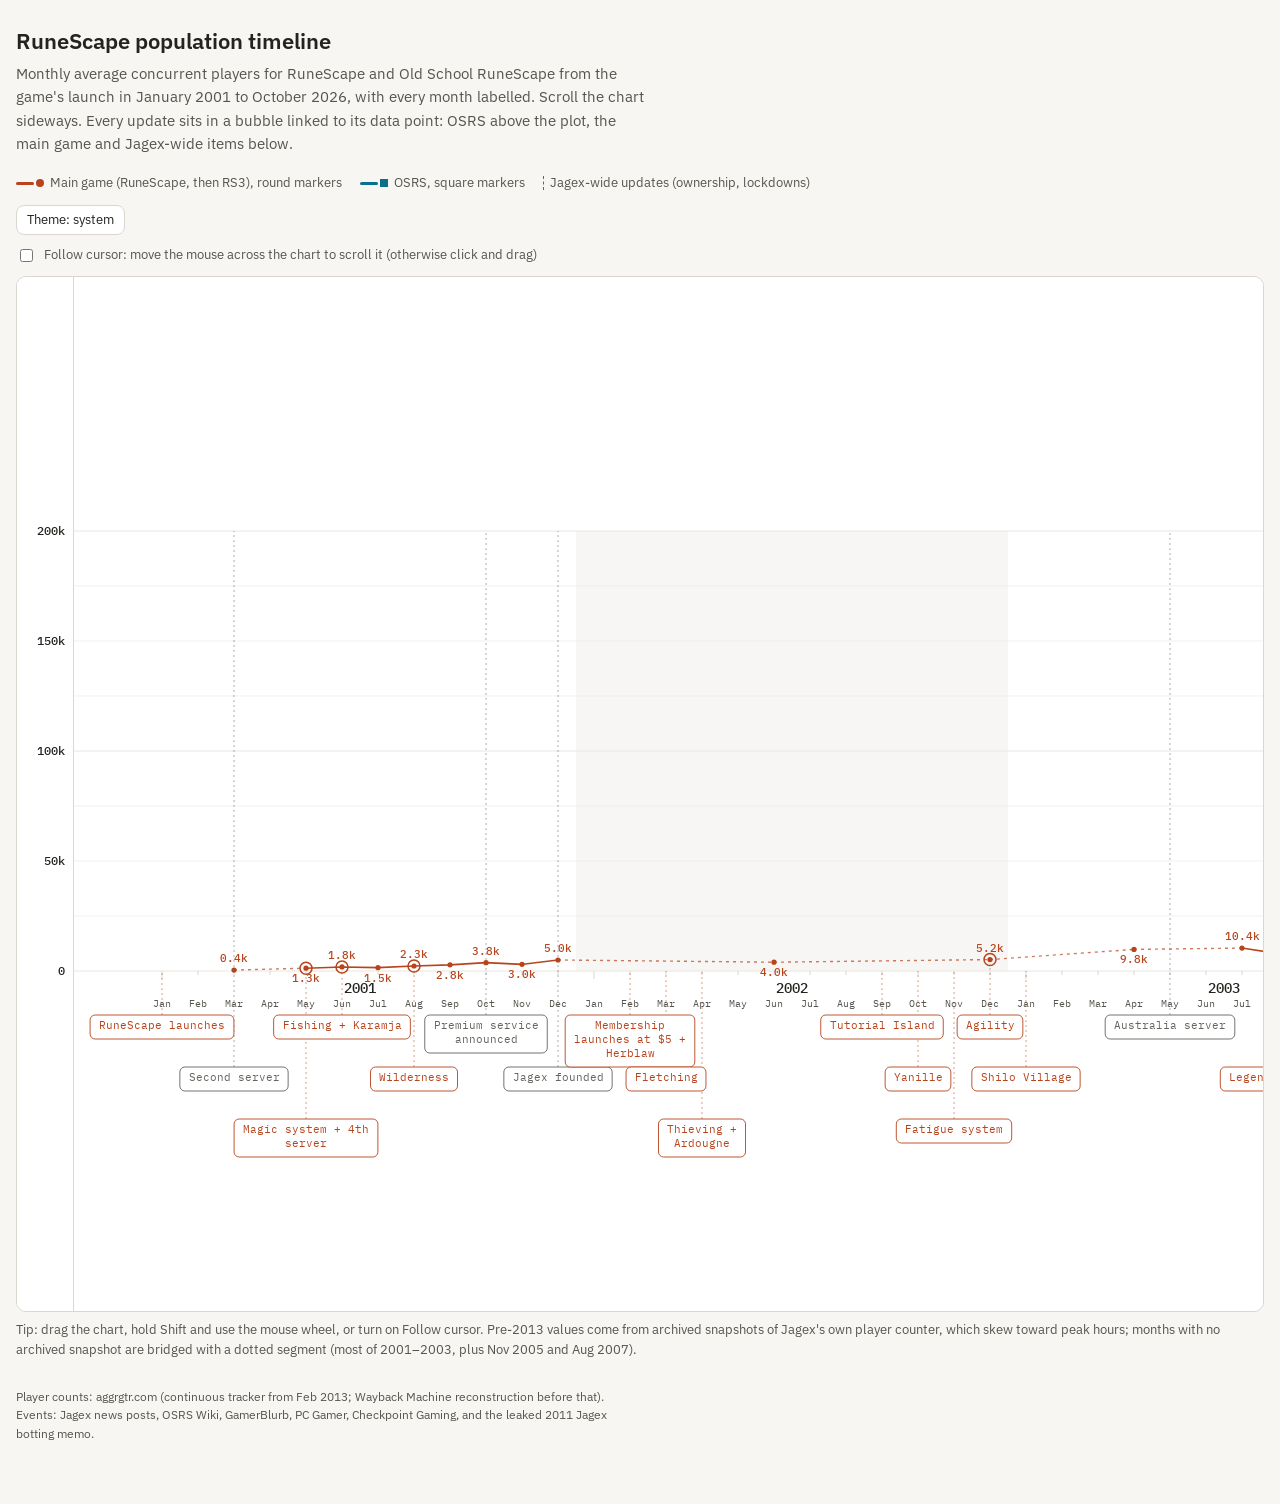
==== commit 84d0e1ea: "Add files via upload" ====
--- a/index.html
+++ b/index.html
@@ -3,7 +3,7 @@
 <head>
 <meta charset="utf-8">
 <meta name="viewport" content="width=device-width, initial-scale=1">
-<meta name="description" content="Monthly average concurrent players for RuneScape and Old School RuneScape, 2001 to 2026, with every major update pinned to the month it shipped.">
+<meta name="description" content="Monthly average concurrent players for RuneScape and Old School RuneScape, 2001 to today, with every major update pinned to the month it shipped.">
 <style>html{color-scheme:light dark}body{margin:0;font-family:system-ui,sans-serif;font-size:14px}img{max-width:100%}</style>
 <title>RuneScape Population Timeline</title>
 <link rel="stylesheet" href="https://fonts.googleapis.com/css2?family=IBM+Plex+Sans:wght@400;500;600&family=IBM+Plex+Mono:wght@400;500&display=swap">
@@ -40,6 +40,11 @@
 .ctl input{accent-color:var(--rs3)}
 .btn{font:inherit;font-size:13px;color:var(--fg);background:var(--panel);border:1px solid var(--line);border-radius:8px;padding:4px 10px;cursor:pointer}
 .btn:focus-visible{outline:2px solid var(--rs3);outline-offset:2px}
+.bub{cursor:help}
+.bub:focus-visible rect{stroke-width:2}
+.tip{position:absolute;z-index:3;pointer-events:none;background:var(--fg);color:var(--bg);font-size:12.5px;line-height:1.45;padding:8px 12px;border-radius:8px;min-width:240px;max-width:320px;white-space:nowrap;box-shadow:0 2px 8px rgba(0,0,0,.25)}
+.tip b{font-weight:600}
+.tip .row{display:flex;justify-content:space-between;gap:14px;font-family:var(--font-mono);font-variant-numeric:tabular-nums}
 .strip .inner{display:flex;align-items:flex-start;width:max-content}
 #chart{flex:0 0 auto;display:block}
 .axis{position:sticky;left:0;z-index:2;background:var(--panel);border-right:1px solid var(--line);flex:0 0 auto}
@@ -65,20 +70,20 @@
 </div>
 <div class="ctl"><button type="button" id="theme" class="btn">Theme: system</button></div>
 <label class="ctl"><input type="checkbox" id="follow"> Follow cursor: move the mouse across the chart to scroll it (otherwise click and drag)</label>
-<div class="strip" id="strip"><div class="inner"><svg class="axis" id="axis" aria-hidden="true"></svg><svg id="chart" role="img"><title>Monthly average concurrent players, 2001 to 2026</title></svg></div></div>
+<div class="strip" id="strip"><div class="tip" id="tip" role="status" hidden></div><div class="inner"><svg class="axis" id="axis" aria-hidden="true"></svg><svg id="chart" role="img"><title>Monthly average concurrent players, 2001 to 2026</title></svg></div></div>
 <p class="hint">Tip: drag the chart, hold Shift and use the mouse wheel, or turn on Follow cursor. Pre-2013 values come from archived snapshots of Jagex's own player counter, which skew toward peak hours; months with no archived snapshot are bridged with a dotted segment (most of 2001–2003, plus Nov 2005 and Aug 2007).</p>
 
 <p class="src">Player counts: aggrgtr.com (continuous tracker from Feb 2013; Wayback Machine reconstruction before that). Events: Jagex news posts, OSRS Wiki, GamerBlurb, PC Gamer, Checkpoint Gaming, and the leaked 2011 Jagex botting memo.</p>
 
 <script>
 const D = {"pre":[["2001-03",429],["2001-05",1267],["2001-06",1844],["2001-07",1532],["2001-08",2284],["2001-09",2795],["2001-10",3790],["2001-11",3019],["2001-12",5007],["2002-06",3995],["2002-12",5195],["2003-04",9824],["2003-07",10418],["2003-08",7898],["2003-10",11518],["2003-11",8817],["2003-12",10376],["2004-01",13854],["2004-02",14993],["2004-03",14886],["2004-04",16011],["2004-05",17930],["2004-06",23114],["2004-07",26655],["2004-08",30223],["2004-09",37400],["2004-10",37190],["2004-11",43382],["2004-12",54774],["2005-01",57577],["2005-02",68165],["2005-03",77376],["2005-04",80031],["2005-05",85192],["2005-06",85283],["2005-07",92630],["2005-08",90632],["2005-09",75282],["2005-10",65818],["2005-12",89795],["2006-01",81426],["2006-02",112813],["2006-03",71936],["2006-04",119044],["2006-05",110411],["2006-06",133497],["2006-07",134996],["2006-08",123249],["2006-09",113134],["2006-10",129476],["2006-11",139970],["2006-12",138292],["2007-01",144117],["2007-02",98102],["2007-03",98608],["2007-04",190487],["2007-05",100623],["2007-06",126589],["2007-07",166309],["2007-09",118438],["2007-10",131382],["2007-11",136714],["2007-12",121366],["2008-01",121691],["2008-02",98771],["2008-03",113050],["2008-04",105833],["2008-05",98882],["2008-06",118284],["2008-07",117384],["2008-08",109096],["2008-09",77781],["2008-10",89139],["2008-11",81450],["2008-12",93824],["2009-01",106241],["2009-02",91209],["2009-03",84467],["2009-04",84611],["2009-05",94568],["2009-06",95932],["2009-07",130797],["2009-08",120580],["2009-09",77370],["2009-10",70708],["2009-11",77687],["2009-12",101616],["2010-01",108957],["2010-02",100351],["2010-03",106769],["2010-04",107038],["2010-05",100529],["2010-06",127889],["2010-07",130587],["2010-08",135318],["2010-09",117688],["2010-10",108778],["2010-11",113529],["2010-12",108872],["2011-01",157314],["2011-02",189115],["2011-03",171344],["2011-04",193932],["2011-05",168079],["2011-06",174499],["2011-07",188129],["2011-08",185442],["2011-09",174713],["2011-10",150575],["2011-11",64112],["2011-12",65388],["2012-01",70737],["2012-02",70419],["2012-03",98566],["2012-04",110625],["2012-05",104625],["2012-06",138665],["2012-07",136117],["2012-08",131190],["2012-09",112989],["2012-10",104121],["2012-11",99922],["2012-12",79644],["2013-01",78974],["2013-02",69460]],"osrs":[["2013-02",39591],["2013-03",40382],["2013-04",35221],["2013-05",22661],["2013-06",19753],["2013-07",15494],["2013-08",13823],["2013-09",12813],["2013-10",10732],["2013-11",12258],["2013-12",12423],["2014-01",15912],["2014-02",16831],["2014-03",15712],["2014-04",13240],["2014-05",11742],["2014-06",15324],["2014-07",17255],["2014-08",17509],["2014-09",14576],["2014-10",15827],["2014-11",15919],["2014-12",16724],["2015-01",20591],["2015-02",25527],["2015-03",36311],["2015-04",37553],["2015-05",34987],["2015-06",31829],["2015-07",34312],["2015-08",35260],["2015-09",30255],["2015-10",28847],["2015-11",29794],["2015-12",33189],["2016-01",36879],["2016-02",34450],["2016-03",36142],["2016-04",35864],["2016-05",38589],["2016-06",38148],["2016-07",37174],["2016-08",34031],["2016-09",31743],["2016-10",33143],["2016-11",35551],["2016-12",41541],["2017-01",45901],["2017-02",41973],["2017-03",45276],["2017-04",45791],["2017-05",44137],["2017-06",44254],["2017-07",45184],["2017-08",44161],["2017-09",45252],["2017-10",45167],["2017-11",43704],["2017-12",49538],["2018-01",54263],["2018-02",52914],["2018-03",53101],["2018-04",50442],["2018-05",49503],["2018-06",45730],["2018-07",56444],["2018-08",58606],["2018-09",59316],["2018-10",58898],["2018-11",97939],["2018-12",94471],["2019-01",98524],["2019-02",95329],["2019-03",86009],["2019-04",82974],["2019-05",80673],["2019-06",74911],["2019-07",72544],["2019-08",72313],["2019-09",67481],["2019-10",63118],["2019-11",64323],["2019-12",65871],["2020-01",69042],["2020-02",74881],["2020-03",89956],["2020-04",113166],["2020-05",112112],["2020-06",101797],["2020-07",91797],["2020-08",87114],["2020-09",86642],["2020-10",95210],["2020-11",110926],["2020-12",84108],["2021-01",82321],["2021-02",83034],["2021-03",79549],["2021-04",78025],["2021-05",73064],["2021-06",63344],["2021-07",60111],["2021-08",64702],["2021-09",65119],["2021-10",78161],["2021-11",70375],["2021-12",66589],["2022-01",87509],["2022-02",74924],["2022-03",59021],["2022-04",60279],["2022-05",61146],["2022-06",63310],["2022-07",66375],["2022-08",70676],["2022-09",72562],["2022-10",72385],["2022-11",69665],["2022-12",77801],["2023-01",90526],["2023-02",91126],["2023-03",91581],["2023-04",94174],["2023-05",91887],["2023-06",86403],["2023-07",93813],["2023-08",100264],["2023-09",102078],["2023-10",105378],["2023-11",126268],["2023-12",108884],["2024-01",93866],["2024-02",97666],["2024-03",107881],["2024-04",113930],["2024-05",110531],["2024-06",112229],["2024-07",110554],["2024-08",112641],["2024-09",110647],["2024-10",107776],["2024-11",114517],["2024-12",126692],["2025-01",97584],["2025-02",94593],["2025-03",103558],["2025-04",100990],["2025-05",114985],["2025-06",127862],["2025-07",144638],["2025-08",184899],["2025-09",159876],["2025-10",150617],["2025-11",151220],["2025-12",166718],["2026-01",182433],["2026-02",138120],["2026-03",125443],["2026-04",140604],["2026-05",110092],["2026-06",91297],["2026-07",97851],["2026-08",105394],["2026-09",97149],["2026-10",98755]],"rs3":[["2013-02",48758],["2013-03",45608],["2013-04",45611],["2013-05",44721],["2013-06",49087],["2013-07",37844],["2013-08",30936],["2013-09",26852],["2013-10",23596],["2013-11",24063],["2013-12",28827],["2014-01",32559],["2014-02",33844],["2014-03",31354],["2014-04",28590],["2014-05",28585],["2014-06",31452],["2014-07",37764],["2014-08",38871],["2014-09",34583],["2014-10",36456],["2014-11",38207],["2014-12",37462],["2015-01",39920],["2015-02",40849],["2015-03",37752],["2015-04",37142],["2015-05",34282],["2015-06",36287],["2015-07",36744],["2015-08",32692],["2015-09",33276],["2015-10",34343],["2015-11",28461],["2015-12",30893],["2016-01",34388],["2016-02",35309],["2016-03",32868],["2016-04",31760],["2016-05",30584],["2016-06",31498],["2016-07",28213],["2016-08",27348],["2016-09",29230],["2016-10",26408],["2016-11",25360],["2016-12",26895],["2017-01",29431],["2017-02",32086],["2017-03",28263],["2017-04",28448],["2017-05",30772],["2017-06",28995],["2017-07",27336],["2017-08",28024],["2017-09",28130],["2017-10",25018],["2017-11",23307],["2017-12",26054],["2018-01",27082],["2018-02",28540],["2018-03",27404],["2018-04",24048],["2018-05",23530],["2018-06",23049],["2018-07",21985],["2018-08",24345],["2018-09",25719],["2018-10",22156],["2018-11",25451],["2018-12",23732],["2019-01",28242],["2019-02",27185],["2019-03",23557],["2019-04",20846],["2019-05",20112],["2019-06",20525],["2019-07",23408],["2019-08",21427],["2019-09",17876],["2019-10",17408],["2019-11",19305],["2019-12",20030],["2020-01",20303],["2020-02",22005],["2020-03",26339],["2020-04",45445],["2020-05",39155],["2020-06",31557],["2020-07",30181],["2020-08",31651],["2020-09",29558],["2020-10",33415],["2020-11",35485],["2020-12",32748],["2021-01",35867],["2021-02",38300],["2021-03",34307],["2021-04",35944],["2021-05",35003],["2021-06",31325],["2021-07",31468],["2021-08",33454],["2021-09",31155],["2021-10",28057],["2021-11",29661],["2021-12",36519],["2022-01",31015],["2022-02",27720],["2022-03",24213],["2022-04",24544],["2022-05",24380],["2022-06",23331],["2022-07",25472],["2022-08",26726],["2022-09",24173],["2022-10",26820],["2022-11",26120],["2022-12",26138],["2023-01",26251],["2023-02",25073],["2023-03",21985],["2023-04",22293],["2023-05",21504],["2023-06",24952],["2023-07",25621],["2023-08",31576],["2023-09",23197],["2023-10",21340],["2023-11",23689],["2023-12",26547],["2024-01",21692],["2024-02",21526],["2024-03",20487],["2024-04",18460],["2024-05",18460],["2024-06",18082],["2024-07",18412],["2024-08",21328],["2024-09",19516],["2024-10",20763],["2024-11",24537],["2024-12",27848],["2025-01",23238],["2025-02",21623],["2025-03",20438],["2025-04",19310],["2025-05",19904],["2025-06",18555],["2025-07",19346],["2025-08",19441],["2025-09",27285],["2025-10",23985],["2025-11",19644],["2025-12",22481],["2026-01",22212],["2026-02",20771],["2026-03",19242],["2026-04",17421],["2026-05",17182],["2026-06",15736],["2026-07",17534],["2026-08",28003],["2026-09",18812],["2026-10",17353]]};
-const EV = [[1, "2007-12", "Free trade and Wilderness removed", "trade"], [2, "2011-02", "Free trade and Wilderness return", "trade"], [3, "2011-10", "Bot Nuke Day", "trade"], [4, "2012-02", "Squeal of Fortune", "mtx"], [5, "2012-11", "Evolution of Combat", "mtx"], [6, "2013-02", "OSRS launches", "osrs"], [7, "2013-07", "RS3 branding", "mtx"], [8, "2014-02", "Treasure Hunter", "mtx"], [9, "2015-02", "OSRS free-to-play", "osrs"], [10, "2018-10", "OSRS mobile", "osrs"], [11, "2020-04", "COVID lockdowns", "neutral"], [12, "2023-08", "Necromancy", "mtx"], [13, "2023-09", "Hero Pass", "mtx"], [14, "2024-09", "Membership to $13.99", "neutral"], [15, "2025-10", "Vote to remove Treasure Hunter", "rev"], [16, "2026-01", "Treasure Hunter removed", "rev"]];
-const OTHER = [["2005-07", "Farming", "all"], ["2005-01", "Slayer", "all"], ["2006-05", "Construction", "all"], ["2006-11", "Hunter", "all"], ["2007-05", "1M subscribers", "all"], ["2007-11", "Grand Exchange", "all"], ["2008-01", "Summoning", "all"], ["2008-07", "RuneScape HD", "all"], ["2009-02", "Gerhard CEO", "jagex"], ["2010-04", "Dungeoneering", "all"], ["2010-12", "Insight buys majority", "jagex"], ["2011-01", "Nex", "all"], ["2012-05", "Queen Black Dragon", "all"], ["2012-07", "Solomon's Store", "all"], ["2013-03", "The World Wakes", "rs3"], ["2013-08", "Divination", "rs3"], ["2013-09", "Bonds", "rs3"], ["2013-12", "Holiday season", "rs3"], ["2014-07", "Legacy Mode + Araxxor", "rs3"], ["2014-09", "Prifddinas", "rs3"], ["2015-03", "Dimension of Disaster", "rs3"], ["2015-07", "Raids (Mazcab)", "rs3"], ["2016-01", "Invention", "rs3"], ["2016-04", "NXT client", "rs3"], ["2016-06", "Telos", "rs3"], ["2016-12", "Sliske's Endgame", "rs3"], ["2017-06", "Menaphos", "rs3"], ["2018-05", "Solak", "rs3"], ["2018-09", "Player-owned farm", "rs3"], ["2018-10", "Mobile members beta", "rs3"], ["2019-01", "Mining & Smithing rework", "rs3"], ["2019-07", "Land Out of Time", "rs3"], ["2020-03", "Archaeology", "rs3"], ["2020-10", "Steam release", "rs3"], ["2021-01", "20th anniversary", "rs3"], ["2021-06", "Mobile launch + Senntisten", "rs3"], ["2021-10", "TzekHaar Front", "rs3"], ["2022-04", "Extinction", "rs3"], ["2022-07", "Zamorak boss", "rs3"], ["2022-09", "Fresh Start Worlds", "rs3"], ["2023-02", "Fort Forinthry", "rs3"], ["2023-06", "Woodcutters' Grove", "rs3"], ["2023-11", "Vorkath", "rs3"], ["2024-04", "Requiem for a Dragon", "rs3"], ["2024-07", "Sanctum of Rebirth", "rs3"], ["2024-08", "110 Mining & Smithing", "rs3"], ["2024-10", "Group Ironman", "rs3"], ["2024-12", "110 WC & Fletching", "rs3"], ["2025-01", "Pricing survey backlash", "rs3"], ["2025-05", "Augmented RC & Thieving", "rs3"], ["2025-07", "Eclipse of the Heart", "rs3"], ["2025-09", "Leagues: Catalyst", "rs3"], ["2025-11", "Heists", "rs3"], ["2026-01", "25th anniversary", "rs3"], ["2026-02", "Early-game rebalance", "rs3"], ["2026-03", "Combat modernisation + Havenhythe", "rs3"], ["2026-05", "Dungeoneering Remastered", "rs3"], ["2026-07", "POH rework + mid-game rebalance", "rs3"], ["2026-08", "Leagues II: Equilibrium", "rs3"], ["2026-09", "Havenhythe II + Vulkan beta", "rs3"], ["2026-10", "Reignited announced then cancelled", "rs3"], ["2013-10", "God Wars Dungeon", "osrs"], ["2014-10", "Ironman modes", "osrs"], ["2015-10", "Deadman Mode", "osrs"], ["2016-01", "Zeah", "osrs"], ["2017-01", "Chambers of Xeric", "osrs"], ["2017-09", "Fossil Island", "osrs"], ["2018-01", "Dragon Slayer II", "osrs"], ["2018-06", "Theatre of Blood", "osrs"], ["2019-07", "Song of the Elves", "osrs"], ["2019-11", "Leagues I: Twisted", "osrs"], ["2020-02", "Nightmare of Ashihama", "osrs"], ["2020-10", "Leagues II: Trailblazer", "osrs"], ["2021-02", "Steam release", "osrs"], ["2021-10", "Group Ironman", "osrs"], ["2022-01", "Leagues III + Nex", "osrs"], ["2022-08", "Tombs of Amascut", "osrs"], ["2023-01", "Wilderness boss rework", "osrs"], ["2023-06", "Forestry", "osrs"], ["2023-11", "Leagues IV: Trailblazer Reloaded", "osrs"], ["2024-03", "Varlamore pt 1", "osrs"], ["2024-11", "Leagues V: Raging Echoes", "osrs"], ["2025-01", "League ends", "osrs"], ["2025-06", "Sailing beta", "osrs"], ["2025-07", "Varlamore: Final Dawn", "osrs"], ["2025-08", "240k record", "osrs"], ["2025-11", "Sailing", "osrs"], ["2026-04", "Leagues VI: Demonic Pacts", "osrs"], ["2016-07", "Hongtou buys Jagex", "jagex"], ["2021-01", "Carlyle buys Jagex", "jagex"], ["2024-02", "CVC buys Jagex", "jagex"], ["2015-09", "DarkScape", "rs3"], ["2018-08", "Elite Dungeons", "rs3"], ["2019-03", "Mobile Android beta", "rs3"], ["2019-10", "Mobile early access", "rs3"], ["2016-09", "Wintertodt", "osrs"], ["2016-11", "Hardcore Ironman", "osrs"], ["2019-01", "Kebos Lowlands", "osrs"], ["2021-05", "Clans", "osrs"], ["2021-07", "Combat Achievements", "osrs"], ["2008-08", "Membership to $5.95", "jagex"], ["2012-01", "Membership to $7.95", "jagex"], ["2015-03", "Membership to $9.49", "jagex"], ["2018-06", "Membership to $10.99", "jagex"], ["2022-05", "Membership to $12.49", "jagex"], ["2026-03", "Membership to $14.99", "jagex"], ["2017-01", "Mansell CEO", "jagex"], ["2025-03", "Bellamy CEO", "jagex"], ["2025-06", "Pride event cancelled", "jagex"], ["2022-03", "Jagex Launcher", "jagex"], ["2017-06", "Inferno", "osrs"], ["2023-07", "Desert Treasure II", "osrs"], ["2020-07", "Ferox Enclave", "osrs"], ["2024-01", "Leagues IV ends", "osrs"], ["2019-11", "Yak Track", "rs3"], ["2016-02", "RuneMetrics Pro", "rs3"], ["2017-05", "Shattered Worlds", "rs3"], ["2001-01", "RuneScape launches", "all"], ["2001-03", "Second server", "jagex"], ["2001-05", "Magic system + 4th server", "all"], ["2001-06", "Fishing + Karamja", "all"], ["2001-08", "Wilderness", "all"], ["2001-10", "Premium service announced", "jagex"], ["2001-12", "Jagex founded", "jagex"], ["2002-02", "Membership launches at $5 + Herblaw", "all"], ["2002-03", "Fletching", "all"], ["2002-04", "Thieving + Ardougne", "all"], ["2002-09", "Tutorial Island", "all"], ["2002-10", "Yanille", "all"], ["2002-11", "Fatigue system", "all"], ["2002-12", "Agility", "all"], ["2003-01", "Shilo Village", "all"], ["2003-05", "Australia server", "jagex"], ["2003-08", "Legends' Quest", "all"], ["2003-09", "Mage Arena", "all"], ["2003-12", "RuneScape 2 beta", "all"], ["2004-03", "RuneScape 2 + Runecrafting", "all"], ["2015-03", "Bonds", "osrs"], ["2025-09", "257k record", "osrs"], ["2005-05", "Barrows", "all"], ["2004-09", "Duel Arena + Kalphite Queen", "all"], ["2004-10", "Morytania expansion", "all"], ["2004-12", "Castle Wars + Monkey Madness", "all"], ["2006-03", "Recipe for Disaster", "all"], ["2006-04", "Pest Control", "all"], ["2006-07", "Lunar Diplomacy", "all"], ["2007-02", "Fremennik Isles", "all"], ["2007-08", "God Wars Dungeon", "all"], ["2008-04", "Fist of Guthix", "all"], ["2008-11", "Stealing Creation + While Guthix Sleeps", "all"], ["2009-02", "Soul Wars", "all"], ["2009-07", "Mobilising Armies", "all"], ["2009-09", "Living Rock Caverns", "all"], ["2010-01", "Nomad's Requiem", "all"], ["2010-10", "The Void Stares Back", "all"], ["2011-06", "Members' Loyalty Programme", "all"], ["2011-07", "Clan Citadels", "all"], ["2011-09", "Ritual of the Mahjarrat", "all"], ["2011-11", "Dominion Tower", "all"], ["2012-04", "Runespan", "all"], ["2012-10", "KBD + dungeon rework", "all"], ["2012-12", "Player-owned Ports", "all"]];
+const EV = [];
+const OTHER = [["2001-01","RuneScape launches","all"],["2001-03","Second server","jagex"],["2001-05","Magic system + 4th server","all"],["2001-06","Fishing + Karamja","all"],["2001-08","Wilderness","all"],["2001-10","Premium service announced","jagex"],["2001-12","Jagex founded","jagex"],["2002-02","Membership launches at $5 + Herblaw","all"],["2002-03","Fletching","all"],["2002-04","Thieving + Ardougne","all"],["2002-09","Tutorial Island","all"],["2002-10","Yanille","all"],["2002-11","Fatigue system","all"],["2002-12","Agility","all"],["2003-01","Shilo Village","all"],["2003-05","Australia server","jagex"],["2003-08","Legends' Quest","all"],["2003-09","Mage Arena","all"],["2003-12","RuneScape 2 beta","all"],["2004-03","RuneScape 2 + Runecrafting","all"],["2004-04","Underground Pass","all"],["2004-05","Treasure Trails","all"],["2004-06","Special attacks","all"],["2004-09","Duel Arena + Kalphite Queen","all"],["2004-10","Morytania expansion","all"],["2004-12","Castle Wars + Monkey Madness","all"],["2005-01","Slayer","all"],["2005-05","Barrows","all"],["2005-07","Farming","all"],["2005-09","Fight Pits + Bank PIN","all"],["2005-10","TzHaar Fight Caves","all"],["2005-12","Champions + Wyverns","all"],["2006-03","Recipe for Disaster","all"],["2006-04","Pest Control","all"],["2006-05","Construction","all"],["2006-07","Lunar Diplomacy","all"],["2006-11","Hunter","all"],["2007-02","Fremennik Isles","all"],["2007-05","1M subscribers","all"],["2007-08","God Wars Dungeon","all"],["2007-11","Grand Exchange","all"],["2007-12","Free trade and Wilderness removed","all"],["2008-01","Summoning","all"],["2008-04","Fist of Guthix","all"],["2008-07","RuneScape HD","all"],["2008-08","Membership to $5.95","jagex"],["2008-11","Stealing Creation + While Guthix Sleeps","all"],["2009-02","Gerhard CEO","jagex"],["2009-02","Soul Wars","all"],["2009-07","Mobilising Armies","all"],["2009-09","Living Rock Caverns","all"],["2010-01","Nomad's Requiem","all"],["2010-04","Dungeoneering","all"],["2010-06","Court Cases + Ancient Effigies","all"],["2010-08","Elite Treasure Trails + Conquest","all"],["2010-10","The Void Stares Back","all"],["2010-12","Insight buys majority","jagex"],["2011-01","Nex","all"],["2011-02","Free trade and Wilderness return","all"],["2011-06","Members' Loyalty Programme","all"],["2011-07","Clan Citadels","all"],["2011-09","Ritual of the Mahjarrat","all"],["2011-10","Bot Nuke Day","all"],["2011-11","Dominion Tower","all"],["2012-01","Membership to $7.95","jagex"],["2012-02","Squeal of Fortune","all"],["2012-04","Runespan","all"],["2012-05","Queen Black Dragon","all"],["2012-07","Solomon's Store","all"],["2012-10","KBD + dungeon rework","all"],["2012-11","Evolution of Combat","all"],["2012-12","Player-owned Ports","all"],["2013-02","OSRS launches","osrs"],["2013-03","The World Wakes","rs3"],["2013-07","RS3 branding","rs3"],["2013-08","Divination","rs3"],["2013-09","Bonds","rs3"],["2013-09","Nightmare Zone","osrs"],["2013-10","God Wars Dungeon","osrs"],["2013-10","PvP worlds","osrs"],["2013-12","Holiday season","rs3"],["2013-12","Rooftop Agility + Slayer batch 1","osrs"],["2014-01","Kraken","osrs"],["2014-02","Treasure Hunter","rs3"],["2014-03","Wilderness rejuvenation","osrs"],["2014-04","Motherlode Mine","osrs"],["2014-06","Clan Wars","osrs"],["2014-07","Legacy Mode + Araxxor","rs3"],["2014-09","Bounty Hunter","osrs"],["2014-09","Prifddinas","rs3"],["2014-10","Ironman modes","osrs"],["2014-11","Heart of Stone + Prifddinas pt 2","rs3"],["2014-12","Premier Club","rs3"],["2015-02","OSRS free-to-play","osrs"],["2015-03","Bonds","osrs"],["2015-03","Dimension of Disaster","rs3"],["2015-03","Membership to $9.49","jagex"],["2015-07","Duel Arena rework","osrs"],["2015-07","Raids (Mazcab)","rs3"],["2015-08","Cerberus","osrs"],["2015-09","DarkScape","rs3"],["2015-10","Deadman Mode","osrs"],["2016-01","Invention","rs3"],["2016-01","Zeah","osrs"],["2016-02","RuneMetrics Pro","rs3"],["2016-04","NXT client","rs3"],["2016-05","Monkey Madness II","osrs"],["2016-06","Catacombs of Kourend","osrs"],["2016-06","Telos","rs3"],["2016-07","Hongtou buys Jagex","jagex"],["2016-08","Last Man Standing","osrs"],["2016-08","Skill pets","rs3"],["2016-09","Wintertodt","osrs"],["2016-11","Children of Mah","rs3"],["2016-11","Hardcore Ironman","osrs"],["2016-12","Sliske's Endgame","rs3"],["2017-01","Chambers of Xeric","osrs"],["2017-01","Mansell CEO","jagex"],["2017-05","Shattered Worlds","rs3"],["2017-06","Inferno","osrs"],["2017-06","Menaphos","rs3"],["2017-07","The Magister","rs3"],["2017-09","Fossil Island","osrs"],["2017-09","Lost Grove + Invention batch 2","rs3"],["2017-10","Dimension of the Damned","rs3"],["2017-10","Grotesque Guardians","osrs"],["2017-11","Mage Arena II + Revenant Caves","osrs"],["2018-01","Dragon Slayer II","osrs"],["2018-02","Clue scroll overhaul","rs3"],["2018-03","Deep Sea Fishing","rs3"],["2018-04","Safecracking","rs3"],["2018-05","Solak","rs3"],["2018-06","Membership to $10.99","jagex"],["2018-06","Theatre of Blood","osrs"],["2018-07","RunePass","rs3"],["2018-08","Elite Dungeons","rs3"],["2018-09","Player-owned farm","rs3"],["2018-10","Mobile members beta","rs3"],["2018-10","OSRS mobile","osrs"],["2019-01","Kebos Lowlands","osrs"],["2019-01","Mining & Smithing rework","rs3"],["2019-03","Mobile Android beta","rs3"],["2019-03","Seed Vault","osrs"],["2019-04","Treasure Trails expansion","osrs"],["2019-05","Hosidius rework","osrs"],["2019-07","Land Out of Time","rs3"],["2019-07","Partnerships poll pulled","osrs"],["2019-07","Song of the Elves","osrs"],["2019-10","Mobile early access","rs3"],["2019-11","Leagues I: Twisted","osrs"],["2019-11","Yak Track","rs3"],["2020-02","Nightmare of Ashihama","osrs"],["2020-03","Archaeology","rs3"],["2020-04","COVID lockdowns","jagex"],["2020-06","Darkmeyer","osrs"],["2020-06","Yak to the Shadows","rs3"],["2020-07","Ferox Enclave","osrs"],["2020-08","Mahogany Homes","osrs"],["2020-10","Leagues II: Trailblazer","osrs"],["2020-10","Steam release","rs3"],["2020-12","Raksha","rs3"],["2021-01","20th anniversary","rs3"],["2021-01","Carlyle buys Jagex","jagex"],["2021-01","Soul Wars","osrs"],["2021-02","Azzanadra's Quest","rs3"],["2021-02","Steam release","osrs"],["2021-03","Tempoross + Shooting Stars","osrs"],["2021-05","Battle of the Monolith","rs3"],["2021-05","Clans","osrs"],["2021-06","A Kingdom Divided","osrs"],["2021-06","Mobile launch + Senntisten","rs3"],["2021-07","Combat Achievements","osrs"],["2021-07","Nodon Front","rs3"],["2021-08","Deadman Reborn","osrs"],["2021-09","Croesus Front","rs3"],["2021-10","Group Ironman","osrs"],["2021-10","TzekHaar Front","rs3"],["2021-11","Golden Party Hat hunt","rs3"],["2021-12","GE tax + item sink","osrs"],["2022-01","Het's Oasis","rs3"],["2022-01","Leagues III + Nex","osrs"],["2022-02","Land of the Goblins","osrs"],["2022-03","Guardians of the Rift","osrs"],["2022-03","Jagex Launcher","jagex"],["2022-04","Beneath Cursed Sands","osrs"],["2022-04","Extinction","rs3"],["2022-05","Membership to $12.49","jagex"],["2022-06","Giants' Foundry","osrs"],["2022-07","PvP Arena","osrs"],["2022-07","Zamorak boss","rs3"],["2022-08","Tombs of Amascut","osrs"],["2022-09","Fresh Start Worlds","rs3"],["2022-10","Wilderness Flash Events","rs3"],["2022-12","Succession quest","rs3"],["2023-01","Wilderness boss rework","osrs"],["2023-02","Fort Forinthry","rs3"],["2023-06","Forestry","osrs"],["2023-06","Woodcutters' Grove","rs3"],["2023-07","Desert Treasure II","osrs"],["2023-08","Necromancy","rs3"],["2023-09","Hero Pass (pulled Oct 6)","rs3"],["2023-11","Leagues IV: Trailblazer Reloaded","osrs"],["2023-11","Vorkath","rs3"],["2024-01","Leagues IV ends","osrs"],["2024-02","CVC buys Jagex","jagex"],["2024-03","Varlamore pt 1","osrs"],["2024-04","Requiem for a Dragon","rs3"],["2024-05","Project Rebalance","osrs"],["2024-07","Sanctum of Rebirth","rs3"],["2024-07","While Guthix Sleeps + Deadman: Armageddon","osrs"],["2024-08","110 Mining & Smithing","rs3"],["2024-08","Araxxor","osrs"],["2024-09","Membership to $13.99","jagex"],["2024-09","Varlamore: Rising Darkness","osrs"],["2024-10","Group Ironman","rs3"],["2024-11","Leagues V: Raging Echoes","osrs"],["2024-12","110 WC & Fletching","rs3"],["2025-01","League ends","osrs"],["2025-01","Pricing survey backlash","rs3"],["2025-03","Bellamy CEO","jagex"],["2025-05","Augmented RC & Thieving","rs3"],["2025-06","Pride event cancelled","jagex"],["2025-06","Sailing beta","osrs"],["2025-07","Eclipse of the Heart","rs3"],["2025-07","MTX experiments begin","rs3"],["2025-07","Varlamore: Final Dawn","osrs"],["2025-08","240k record","osrs"],["2025-09","257k record","osrs"],["2025-09","Leagues: Catalyst","rs3"],["2025-10","Vote to remove Treasure Hunter","rs3"],["2025-11","Heists","rs3"],["2025-11","Sailing","osrs"],["2026-01","25th anniversary","rs3"],["2026-01","Treasure Hunter removed","rs3"],["2026-02","Early-game rebalance","rs3"],["2026-03","Combat modernisation + Havenhythe","rs3"],["2026-03","Membership to $14.99","jagex"],["2026-04","Leagues VI: Demonic Pacts","osrs"],["2026-05","Dungeoneering Remastered","rs3"],["2026-07","POH rework + mid-game rebalance","rs3"],["2026-08","Leagues II: Equilibrium","rs3"],["2026-09","Havenhythe II + Vulkan beta","rs3"],["2026-10","Reignited announced then cancelled","rs3"]];
 const css = v => getComputedStyle(document.documentElement).getPropertyValue(v).trim();
 const PX = 36, LEFT = 70, H = 440, YMAX = 200000, PITCH = 52, PAD = 36;
 function wrap(t, max=18){ const out=[]; let line=''; t.split(' ').forEach(w=>{ if((line+' '+w).trim().length>max && line){out.push(line); line=w;} else line=(line+' '+w).trim(); }); if(line) out.push(line); return out; }
 function idx(m){ const [y,mo]=m.split('-').map(Number); return y*12+mo-1; }
-const m0 = idx('2001-01'), m1 = idx('2026-10');
+const m0 = idx('2001-01'), m1 = Math.max(...[...D.rs3, ...D.osrs].map(([m])=>idx(m)));
 const n = m1 - m0 + 1;
 const W = LEFT + n*PX + 40;
 const x = m => LEFT + (idx(m)-m0)*PX + PX/2;
@@ -121,7 +126,7 @@
 svg.setAttribute('viewBox', `0 0 ${W} ${TOP+H+BOT}`);
 let out = '', rings = '', bubbles = '';
 for (let v=0; v<=YMAX; v+=25000) out += `<line x1="0" x2="${W}" y1="${y(v)}" y2="${y(v)}" stroke="${css('--grid')}" stroke-width="${v%100000?0.6:1}"/>`;
-for (let yr=2001; yr<=2026; yr++){
+for (let yr=2001; yr<=Math.floor(m1/12); yr++){
   const xs = x(yr+'-01') - PX/2, xe = x(yr+'-12') + PX/2;
   if (yr%2===0) out += `<rect x="${xs}" y="${TOP}" width="${xe-xs}" height="${H}" fill="${css('--grid')}" opacity="0.35"/>`;
   out += `<text x="${(xs+xe)/2}" y="${TOP+H+22}" text-anchor="middle" font-size="14" font-weight="500" fill="${css('--fg')}">${yr}</text>`;
@@ -159,8 +164,8 @@
   else lineTo = it.side==='top' ? TOP : TOP+H;
   out += `<line x1="${it.px}" x2="${it.px}" y1="${lineFrom}" y2="${lineTo}" stroke="${c}" stroke-width="0.8" stroke-dasharray="2 3" opacity="0.65"/>`;
   if (v!=null) rings += it.game==='osrs' ? `<rect x="${it.px-6}" y="${y(v)-6}" width="12" height="12" fill="none" stroke="${c}" stroke-width="1.5"/>` : `<circle cx="${it.px}" cy="${y(v)}" r="6" fill="none" stroke="${c}" stroke-width="1.5"/>`;
-  bubbles += `<rect x="${it.px-it.bw/2}" y="${by}" width="${it.bw}" height="${it.bh}" rx="5" fill="${css('--panel')}" stroke="${c}" stroke-width="0.9"/>`;
-  bubbles += `<text x="${it.px}" y="${by+14}" text-anchor="middle" font-size="11" fill="${c}">` + it.lines.map((l,i)=>`<tspan x="${it.px}" dy="${i?14:0}">${l}</tspan>`).join('') + `</text>`;
+  bubbles += `<g class="bub" data-i="${items.indexOf(it)}" tabindex="0"><rect x="${it.px-it.bw/2}" y="${by}" width="${it.bw}" height="${it.bh}" rx="5" fill="${css('--panel')}" stroke="${c}" stroke-width="0.9"/>`;
+  bubbles += `<text x="${it.px}" y="${by+14}" text-anchor="middle" font-size="11" fill="${c}">` + it.lines.map((l,i)=>`<tspan x="${it.px}" dy="${i?14:0}">${l}</tspan>`).join('') + `</text></g>`;
 });
 svg.innerHTML = out + rings + bubbles;
 
@@ -182,6 +187,36 @@
 matchMedia('(prefers-color-scheme: dark)').addEventListener('change', () => { if (!document.documentElement.dataset.theme) render(); });
 const strip = document.getElementById('strip');
 strip.scrollLeft = 0;
+const tip = document.getElementById('tip');
+const MONTHS = ['January','February','March','April','May','June','July','August','September','October','November','December'];
+const nice = m => MONTHS[+m.slice(5,7)-1] + ' ' + m.slice(0,4);
+const prevMonth = m => { let y=+m.slice(0,4), mo=+m.slice(5,7)-1; if(!mo){mo=12;y--;} return `${y}-${String(mo).padStart(2,'0')}`; };
+const full = v => v.toLocaleString('en-US');
+function rowFor(name, ser, m){
+  const v = VAL[ser][m]; if (v==null) return '';
+  const pv = VAL[ser][prevMonth(m)];
+  const d = pv!=null ? `<span style="opacity:.75"> ${v>=pv?'+':'−'}${Math.abs(Math.round((v-pv)/pv*100))}%</span>` : '';
+  return `<div class="row"><span>${name}</span><span>${full(v)}${d}</span></div>`;
+}
+function showTip(g, clientX, clientY){
+  const it = items[+g.dataset.i];
+  const who = it.game==='osrs' ? 'OSRS' : it.game==='jagex' ? 'Jagex-wide' : (idx(it.m)>=idx('2013-02') ? 'RS3' : 'RuneScape');
+  let html = `<b>${it.label}</b><br>${who} · ${nice(it.m)}<br>`;
+  html += rowFor(idx(it.m)>=idx('2013-02') ? 'RS3' : 'RuneScape', idx(it.m)>=idx('2013-02') ? 'rs3' : 'all', it.m);
+  if (idx(it.m)>=idx('2013-02')) html += rowFor('OSRS','osrs',it.m);
+  html += `<div style="opacity:.75;margin-top:4px">Monthly avg. concurrent · % vs previous month</div>`;
+  tip.innerHTML = html; tip.hidden = false;
+  const r = strip.getBoundingClientRect();
+  let x = clientX - r.left + strip.scrollLeft + 14, y = clientY - r.top + 14;
+  if (x + tip.offsetWidth > strip.scrollLeft + r.width - 8) x = clientX - r.left + strip.scrollLeft - tip.offsetWidth - 14;
+  if (y + tip.offsetHeight > r.height - 8) y = clientY - r.top - tip.offsetHeight - 14;
+  tip.style.left = x + 'px'; tip.style.top = y + 'px';
+}
+const chartEl = document.getElementById('chart');
+chartEl.addEventListener('pointermove', e => { const g = e.target.closest('.bub'); if (g) showTip(g, e.clientX, e.clientY); else tip.hidden = true; });
+chartEl.addEventListener('pointerleave', () => tip.hidden = true);
+chartEl.addEventListener('focusin', e => { const g = e.target.closest('.bub'); if (g){ const b = g.getBoundingClientRect(); showTip(g, b.left + b.width/2, b.bottom); } });
+chartEl.addEventListener('focusout', () => tip.hidden = true);
 // drag to pan
 let drag = null;
 strip.addEventListener('pointerdown', e => { if (follow.checked || e.button!==0) return; drag = {x:e.clientX, s:strip.scrollLeft}; strip.classList.add('dragging'); strip.setPointerCapture(e.pointerId); });
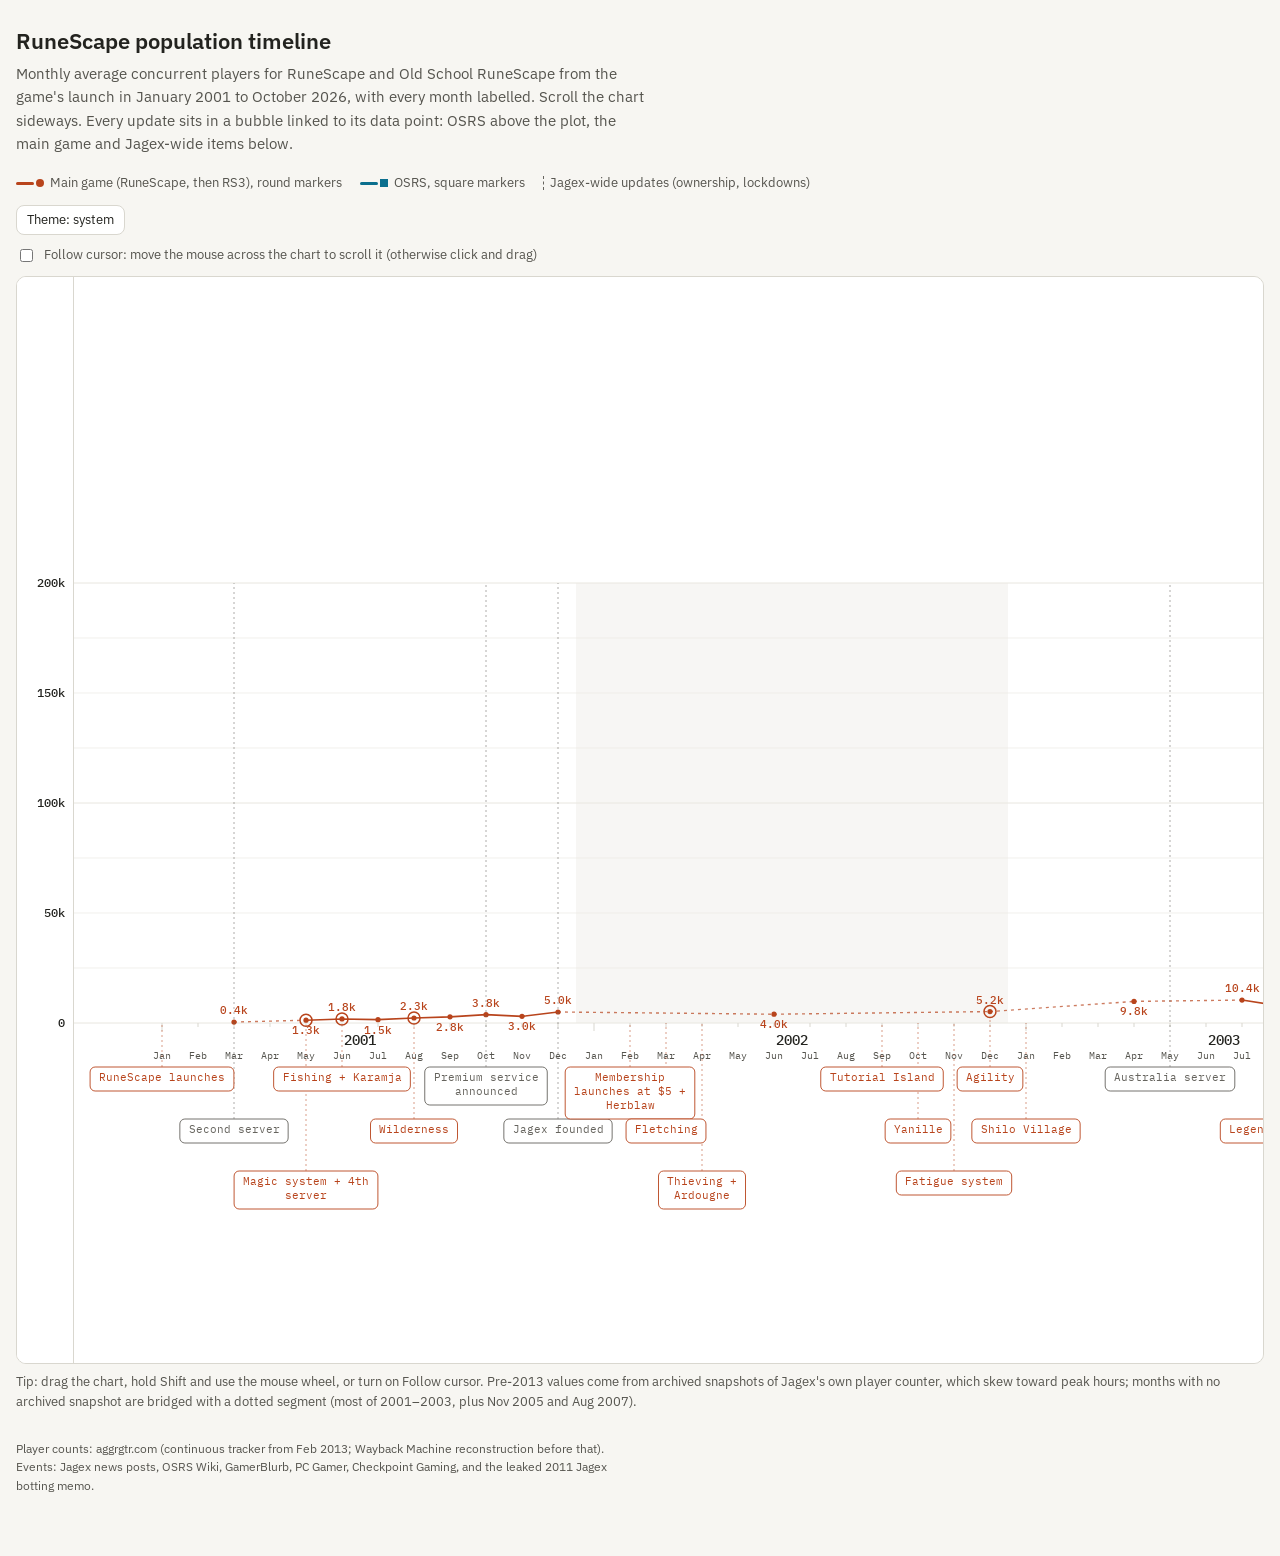
==== commit 87df31c4: "Add files via upload" ====
--- a/index.html
+++ b/index.html
@@ -78,7 +78,7 @@
 <script>
 const D = {"pre":[["2001-03",429],["2001-05",1267],["2001-06",1844],["2001-07",1532],["2001-08",2284],["2001-09",2795],["2001-10",3790],["2001-11",3019],["2001-12",5007],["2002-06",3995],["2002-12",5195],["2003-04",9824],["2003-07",10418],["2003-08",7898],["2003-10",11518],["2003-11",8817],["2003-12",10376],["2004-01",13854],["2004-02",14993],["2004-03",14886],["2004-04",16011],["2004-05",17930],["2004-06",23114],["2004-07",26655],["2004-08",30223],["2004-09",37400],["2004-10",37190],["2004-11",43382],["2004-12",54774],["2005-01",57577],["2005-02",68165],["2005-03",77376],["2005-04",80031],["2005-05",85192],["2005-06",85283],["2005-07",92630],["2005-08",90632],["2005-09",75282],["2005-10",65818],["2005-12",89795],["2006-01",81426],["2006-02",112813],["2006-03",71936],["2006-04",119044],["2006-05",110411],["2006-06",133497],["2006-07",134996],["2006-08",123249],["2006-09",113134],["2006-10",129476],["2006-11",139970],["2006-12",138292],["2007-01",144117],["2007-02",98102],["2007-03",98608],["2007-04",190487],["2007-05",100623],["2007-06",126589],["2007-07",166309],["2007-09",118438],["2007-10",131382],["2007-11",136714],["2007-12",121366],["2008-01",121691],["2008-02",98771],["2008-03",113050],["2008-04",105833],["2008-05",98882],["2008-06",118284],["2008-07",117384],["2008-08",109096],["2008-09",77781],["2008-10",89139],["2008-11",81450],["2008-12",93824],["2009-01",106241],["2009-02",91209],["2009-03",84467],["2009-04",84611],["2009-05",94568],["2009-06",95932],["2009-07",130797],["2009-08",120580],["2009-09",77370],["2009-10",70708],["2009-11",77687],["2009-12",101616],["2010-01",108957],["2010-02",100351],["2010-03",106769],["2010-04",107038],["2010-05",100529],["2010-06",127889],["2010-07",130587],["2010-08",135318],["2010-09",117688],["2010-10",108778],["2010-11",113529],["2010-12",108872],["2011-01",157314],["2011-02",189115],["2011-03",171344],["2011-04",193932],["2011-05",168079],["2011-06",174499],["2011-07",188129],["2011-08",185442],["2011-09",174713],["2011-10",150575],["2011-11",64112],["2011-12",65388],["2012-01",70737],["2012-02",70419],["2012-03",98566],["2012-04",110625],["2012-05",104625],["2012-06",138665],["2012-07",136117],["2012-08",131190],["2012-09",112989],["2012-10",104121],["2012-11",99922],["2012-12",79644],["2013-01",78974],["2013-02",69460]],"osrs":[["2013-02",39591],["2013-03",40382],["2013-04",35221],["2013-05",22661],["2013-06",19753],["2013-07",15494],["2013-08",13823],["2013-09",12813],["2013-10",10732],["2013-11",12258],["2013-12",12423],["2014-01",15912],["2014-02",16831],["2014-03",15712],["2014-04",13240],["2014-05",11742],["2014-06",15324],["2014-07",17255],["2014-08",17509],["2014-09",14576],["2014-10",15827],["2014-11",15919],["2014-12",16724],["2015-01",20591],["2015-02",25527],["2015-03",36311],["2015-04",37553],["2015-05",34987],["2015-06",31829],["2015-07",34312],["2015-08",35260],["2015-09",30255],["2015-10",28847],["2015-11",29794],["2015-12",33189],["2016-01",36879],["2016-02",34450],["2016-03",36142],["2016-04",35864],["2016-05",38589],["2016-06",38148],["2016-07",37174],["2016-08",34031],["2016-09",31743],["2016-10",33143],["2016-11",35551],["2016-12",41541],["2017-01",45901],["2017-02",41973],["2017-03",45276],["2017-04",45791],["2017-05",44137],["2017-06",44254],["2017-07",45184],["2017-08",44161],["2017-09",45252],["2017-10",45167],["2017-11",43704],["2017-12",49538],["2018-01",54263],["2018-02",52914],["2018-03",53101],["2018-04",50442],["2018-05",49503],["2018-06",45730],["2018-07",56444],["2018-08",58606],["2018-09",59316],["2018-10",58898],["2018-11",97939],["2018-12",94471],["2019-01",98524],["2019-02",95329],["2019-03",86009],["2019-04",82974],["2019-05",80673],["2019-06",74911],["2019-07",72544],["2019-08",72313],["2019-09",67481],["2019-10",63118],["2019-11",64323],["2019-12",65871],["2020-01",69042],["2020-02",74881],["2020-03",89956],["2020-04",113166],["2020-05",112112],["2020-06",101797],["2020-07",91797],["2020-08",87114],["2020-09",86642],["2020-10",95210],["2020-11",110926],["2020-12",84108],["2021-01",82321],["2021-02",83034],["2021-03",79549],["2021-04",78025],["2021-05",73064],["2021-06",63344],["2021-07",60111],["2021-08",64702],["2021-09",65119],["2021-10",78161],["2021-11",70375],["2021-12",66589],["2022-01",87509],["2022-02",74924],["2022-03",59021],["2022-04",60279],["2022-05",61146],["2022-06",63310],["2022-07",66375],["2022-08",70676],["2022-09",72562],["2022-10",72385],["2022-11",69665],["2022-12",77801],["2023-01",90526],["2023-02",91126],["2023-03",91581],["2023-04",94174],["2023-05",91887],["2023-06",86403],["2023-07",93813],["2023-08",100264],["2023-09",102078],["2023-10",105378],["2023-11",126268],["2023-12",108884],["2024-01",93866],["2024-02",97666],["2024-03",107881],["2024-04",113930],["2024-05",110531],["2024-06",112229],["2024-07",110554],["2024-08",112641],["2024-09",110647],["2024-10",107776],["2024-11",114517],["2024-12",126692],["2025-01",97584],["2025-02",94593],["2025-03",103558],["2025-04",100990],["2025-05",114985],["2025-06",127862],["2025-07",144638],["2025-08",184899],["2025-09",159876],["2025-10",150617],["2025-11",151220],["2025-12",166718],["2026-01",182433],["2026-02",138120],["2026-03",125443],["2026-04",140604],["2026-05",110092],["2026-06",91297],["2026-07",97851],["2026-08",105394],["2026-09",97149],["2026-10",98755]],"rs3":[["2013-02",48758],["2013-03",45608],["2013-04",45611],["2013-05",44721],["2013-06",49087],["2013-07",37844],["2013-08",30936],["2013-09",26852],["2013-10",23596],["2013-11",24063],["2013-12",28827],["2014-01",32559],["2014-02",33844],["2014-03",31354],["2014-04",28590],["2014-05",28585],["2014-06",31452],["2014-07",37764],["2014-08",38871],["2014-09",34583],["2014-10",36456],["2014-11",38207],["2014-12",37462],["2015-01",39920],["2015-02",40849],["2015-03",37752],["2015-04",37142],["2015-05",34282],["2015-06",36287],["2015-07",36744],["2015-08",32692],["2015-09",33276],["2015-10",34343],["2015-11",28461],["2015-12",30893],["2016-01",34388],["2016-02",35309],["2016-03",32868],["2016-04",31760],["2016-05",30584],["2016-06",31498],["2016-07",28213],["2016-08",27348],["2016-09",29230],["2016-10",26408],["2016-11",25360],["2016-12",26895],["2017-01",29431],["2017-02",32086],["2017-03",28263],["2017-04",28448],["2017-05",30772],["2017-06",28995],["2017-07",27336],["2017-08",28024],["2017-09",28130],["2017-10",25018],["2017-11",23307],["2017-12",26054],["2018-01",27082],["2018-02",28540],["2018-03",27404],["2018-04",24048],["2018-05",23530],["2018-06",23049],["2018-07",21985],["2018-08",24345],["2018-09",25719],["2018-10",22156],["2018-11",25451],["2018-12",23732],["2019-01",28242],["2019-02",27185],["2019-03",23557],["2019-04",20846],["2019-05",20112],["2019-06",20525],["2019-07",23408],["2019-08",21427],["2019-09",17876],["2019-10",17408],["2019-11",19305],["2019-12",20030],["2020-01",20303],["2020-02",22005],["2020-03",26339],["2020-04",45445],["2020-05",39155],["2020-06",31557],["2020-07",30181],["2020-08",31651],["2020-09",29558],["2020-10",33415],["2020-11",35485],["2020-12",32748],["2021-01",35867],["2021-02",38300],["2021-03",34307],["2021-04",35944],["2021-05",35003],["2021-06",31325],["2021-07",31468],["2021-08",33454],["2021-09",31155],["2021-10",28057],["2021-11",29661],["2021-12",36519],["2022-01",31015],["2022-02",27720],["2022-03",24213],["2022-04",24544],["2022-05",24380],["2022-06",23331],["2022-07",25472],["2022-08",26726],["2022-09",24173],["2022-10",26820],["2022-11",26120],["2022-12",26138],["2023-01",26251],["2023-02",25073],["2023-03",21985],["2023-04",22293],["2023-05",21504],["2023-06",24952],["2023-07",25621],["2023-08",31576],["2023-09",23197],["2023-10",21340],["2023-11",23689],["2023-12",26547],["2024-01",21692],["2024-02",21526],["2024-03",20487],["2024-04",18460],["2024-05",18460],["2024-06",18082],["2024-07",18412],["2024-08",21328],["2024-09",19516],["2024-10",20763],["2024-11",24537],["2024-12",27848],["2025-01",23238],["2025-02",21623],["2025-03",20438],["2025-04",19310],["2025-05",19904],["2025-06",18555],["2025-07",19346],["2025-08",19441],["2025-09",27285],["2025-10",23985],["2025-11",19644],["2025-12",22481],["2026-01",22212],["2026-02",20771],["2026-03",19242],["2026-04",17421],["2026-05",17182],["2026-06",15736],["2026-07",17534],["2026-08",28003],["2026-09",18812],["2026-10",17353]]};
 const EV = [];
-const OTHER = [["2001-01","RuneScape launches","all"],["2001-03","Second server","jagex"],["2001-05","Magic system + 4th server","all"],["2001-06","Fishing + Karamja","all"],["2001-08","Wilderness","all"],["2001-10","Premium service announced","jagex"],["2001-12","Jagex founded","jagex"],["2002-02","Membership launches at $5 + Herblaw","all"],["2002-03","Fletching","all"],["2002-04","Thieving + Ardougne","all"],["2002-09","Tutorial Island","all"],["2002-10","Yanille","all"],["2002-11","Fatigue system","all"],["2002-12","Agility","all"],["2003-01","Shilo Village","all"],["2003-05","Australia server","jagex"],["2003-08","Legends' Quest","all"],["2003-09","Mage Arena","all"],["2003-12","RuneScape 2 beta","all"],["2004-03","RuneScape 2 + Runecrafting","all"],["2004-04","Underground Pass","all"],["2004-05","Treasure Trails","all"],["2004-06","Special attacks","all"],["2004-09","Duel Arena + Kalphite Queen","all"],["2004-10","Morytania expansion","all"],["2004-12","Castle Wars + Monkey Madness","all"],["2005-01","Slayer","all"],["2005-05","Barrows","all"],["2005-07","Farming","all"],["2005-09","Fight Pits + Bank PIN","all"],["2005-10","TzHaar Fight Caves","all"],["2005-12","Champions + Wyverns","all"],["2006-03","Recipe for Disaster","all"],["2006-04","Pest Control","all"],["2006-05","Construction","all"],["2006-07","Lunar Diplomacy","all"],["2006-11","Hunter","all"],["2007-02","Fremennik Isles","all"],["2007-05","1M subscribers","all"],["2007-08","God Wars Dungeon","all"],["2007-11","Grand Exchange","all"],["2007-12","Free trade and Wilderness removed","all"],["2008-01","Summoning","all"],["2008-04","Fist of Guthix","all"],["2008-07","RuneScape HD","all"],["2008-08","Membership to $5.95","jagex"],["2008-11","Stealing Creation + While Guthix Sleeps","all"],["2009-02","Gerhard CEO","jagex"],["2009-02","Soul Wars","all"],["2009-07","Mobilising Armies","all"],["2009-09","Living Rock Caverns","all"],["2010-01","Nomad's Requiem","all"],["2010-04","Dungeoneering","all"],["2010-06","Court Cases + Ancient Effigies","all"],["2010-08","Elite Treasure Trails + Conquest","all"],["2010-10","The Void Stares Back","all"],["2010-12","Insight buys majority","jagex"],["2011-01","Nex","all"],["2011-02","Free trade and Wilderness return","all"],["2011-06","Members' Loyalty Programme","all"],["2011-07","Clan Citadels","all"],["2011-09","Ritual of the Mahjarrat","all"],["2011-10","Bot Nuke Day","all"],["2011-11","Dominion Tower","all"],["2012-01","Membership to $7.95","jagex"],["2012-02","Squeal of Fortune","all"],["2012-04","Runespan","all"],["2012-05","Queen Black Dragon","all"],["2012-07","Solomon's Store","all"],["2012-10","KBD + dungeon rework","all"],["2012-11","Evolution of Combat","all"],["2012-12","Player-owned Ports","all"],["2013-02","OSRS launches","osrs"],["2013-03","The World Wakes","rs3"],["2013-07","RS3 branding","rs3"],["2013-08","Divination","rs3"],["2013-09","Bonds","rs3"],["2013-09","Nightmare Zone","osrs"],["2013-10","God Wars Dungeon","osrs"],["2013-10","PvP worlds","osrs"],["2013-12","Holiday season","rs3"],["2013-12","Rooftop Agility + Slayer batch 1","osrs"],["2014-01","Kraken","osrs"],["2014-02","Treasure Hunter","rs3"],["2014-03","Wilderness rejuvenation","osrs"],["2014-04","Motherlode Mine","osrs"],["2014-06","Clan Wars","osrs"],["2014-07","Legacy Mode + Araxxor","rs3"],["2014-09","Bounty Hunter","osrs"],["2014-09","Prifddinas","rs3"],["2014-10","Ironman modes","osrs"],["2014-11","Heart of Stone + Prifddinas pt 2","rs3"],["2014-12","Premier Club","rs3"],["2015-02","OSRS free-to-play","osrs"],["2015-03","Bonds","osrs"],["2015-03","Dimension of Disaster","rs3"],["2015-03","Membership to $9.49","jagex"],["2015-07","Duel Arena rework","osrs"],["2015-07","Raids (Mazcab)","rs3"],["2015-08","Cerberus","osrs"],["2015-09","DarkScape","rs3"],["2015-10","Deadman Mode","osrs"],["2016-01","Invention","rs3"],["2016-01","Zeah","osrs"],["2016-02","RuneMetrics Pro","rs3"],["2016-04","NXT client","rs3"],["2016-05","Monkey Madness II","osrs"],["2016-06","Catacombs of Kourend","osrs"],["2016-06","Telos","rs3"],["2016-07","Hongtou buys Jagex","jagex"],["2016-08","Last Man Standing","osrs"],["2016-08","Skill pets","rs3"],["2016-09","Wintertodt","osrs"],["2016-11","Children of Mah","rs3"],["2016-11","Hardcore Ironman","osrs"],["2016-12","Sliske's Endgame","rs3"],["2017-01","Chambers of Xeric","osrs"],["2017-01","Mansell CEO","jagex"],["2017-05","Shattered Worlds","rs3"],["2017-06","Inferno","osrs"],["2017-06","Menaphos","rs3"],["2017-07","The Magister","rs3"],["2017-09","Fossil Island","osrs"],["2017-09","Lost Grove + Invention batch 2","rs3"],["2017-10","Dimension of the Damned","rs3"],["2017-10","Grotesque Guardians","osrs"],["2017-11","Mage Arena II + Revenant Caves","osrs"],["2018-01","Dragon Slayer II","osrs"],["2018-02","Clue scroll overhaul","rs3"],["2018-03","Deep Sea Fishing","rs3"],["2018-04","Safecracking","rs3"],["2018-05","Solak","rs3"],["2018-06","Membership to $10.99","jagex"],["2018-06","Theatre of Blood","osrs"],["2018-07","RunePass","rs3"],["2018-08","Elite Dungeons","rs3"],["2018-09","Player-owned farm","rs3"],["2018-10","Mobile members beta","rs3"],["2018-10","OSRS mobile","osrs"],["2019-01","Kebos Lowlands","osrs"],["2019-01","Mining & Smithing rework","rs3"],["2019-03","Mobile Android beta","rs3"],["2019-03","Seed Vault","osrs"],["2019-04","Treasure Trails expansion","osrs"],["2019-05","Hosidius rework","osrs"],["2019-07","Land Out of Time","rs3"],["2019-07","Partnerships poll pulled","osrs"],["2019-07","Song of the Elves","osrs"],["2019-10","Mobile early access","rs3"],["2019-11","Leagues I: Twisted","osrs"],["2019-11","Yak Track","rs3"],["2020-02","Nightmare of Ashihama","osrs"],["2020-03","Archaeology","rs3"],["2020-04","COVID lockdowns","jagex"],["2020-06","Darkmeyer","osrs"],["2020-06","Yak to the Shadows","rs3"],["2020-07","Ferox Enclave","osrs"],["2020-08","Mahogany Homes","osrs"],["2020-10","Leagues II: Trailblazer","osrs"],["2020-10","Steam release","rs3"],["2020-12","Raksha","rs3"],["2021-01","20th anniversary","rs3"],["2021-01","Carlyle buys Jagex","jagex"],["2021-01","Soul Wars","osrs"],["2021-02","Azzanadra's Quest","rs3"],["2021-02","Steam release","osrs"],["2021-03","Tempoross + Shooting Stars","osrs"],["2021-05","Battle of the Monolith","rs3"],["2021-05","Clans","osrs"],["2021-06","A Kingdom Divided","osrs"],["2021-06","Mobile launch + Senntisten","rs3"],["2021-07","Combat Achievements","osrs"],["2021-07","Nodon Front","rs3"],["2021-08","Deadman Reborn","osrs"],["2021-09","Croesus Front","rs3"],["2021-10","Group Ironman","osrs"],["2021-10","TzekHaar Front","rs3"],["2021-11","Golden Party Hat hunt","rs3"],["2021-12","GE tax + item sink","osrs"],["2022-01","Het's Oasis","rs3"],["2022-01","Leagues III + Nex","osrs"],["2022-02","Land of the Goblins","osrs"],["2022-03","Guardians of the Rift","osrs"],["2022-03","Jagex Launcher","jagex"],["2022-04","Beneath Cursed Sands","osrs"],["2022-04","Extinction","rs3"],["2022-05","Membership to $12.49","jagex"],["2022-06","Giants' Foundry","osrs"],["2022-07","PvP Arena","osrs"],["2022-07","Zamorak boss","rs3"],["2022-08","Tombs of Amascut","osrs"],["2022-09","Fresh Start Worlds","rs3"],["2022-10","Wilderness Flash Events","rs3"],["2022-12","Succession quest","rs3"],["2023-01","Wilderness boss rework","osrs"],["2023-02","Fort Forinthry","rs3"],["2023-06","Forestry","osrs"],["2023-06","Woodcutters' Grove","rs3"],["2023-07","Desert Treasure II","osrs"],["2023-08","Necromancy","rs3"],["2023-09","Hero Pass (pulled Oct 6)","rs3"],["2023-11","Leagues IV: Trailblazer Reloaded","osrs"],["2023-11","Vorkath","rs3"],["2024-01","Leagues IV ends","osrs"],["2024-02","CVC buys Jagex","jagex"],["2024-03","Varlamore pt 1","osrs"],["2024-04","Requiem for a Dragon","rs3"],["2024-05","Project Rebalance","osrs"],["2024-07","Sanctum of Rebirth","rs3"],["2024-07","While Guthix Sleeps + Deadman: Armageddon","osrs"],["2024-08","110 Mining & Smithing","rs3"],["2024-08","Araxxor","osrs"],["2024-09","Membership to $13.99","jagex"],["2024-09","Varlamore: Rising Darkness","osrs"],["2024-10","Group Ironman","rs3"],["2024-11","Leagues V: Raging Echoes","osrs"],["2024-12","110 WC & Fletching","rs3"],["2025-01","League ends","osrs"],["2025-01","Pricing survey backlash","rs3"],["2025-03","Bellamy CEO","jagex"],["2025-05","Augmented RC & Thieving","rs3"],["2025-06","Pride event cancelled","jagex"],["2025-06","Sailing beta","osrs"],["2025-07","Eclipse of the Heart","rs3"],["2025-07","MTX experiments begin","rs3"],["2025-07","Varlamore: Final Dawn","osrs"],["2025-08","240k record","osrs"],["2025-09","257k record","osrs"],["2025-09","Leagues: Catalyst","rs3"],["2025-10","Vote to remove Treasure Hunter","rs3"],["2025-11","Heists","rs3"],["2025-11","Sailing","osrs"],["2026-01","25th anniversary","rs3"],["2026-01","Treasure Hunter removed","rs3"],["2026-02","Early-game rebalance","rs3"],["2026-03","Combat modernisation + Havenhythe","rs3"],["2026-03","Membership to $14.99","jagex"],["2026-04","Leagues VI: Demonic Pacts","osrs"],["2026-05","Dungeoneering Remastered","rs3"],["2026-07","POH rework + mid-game rebalance","rs3"],["2026-08","Leagues II: Equilibrium","rs3"],["2026-09","Havenhythe II + Vulkan beta","rs3"],["2026-10","Reignited announced then cancelled","rs3"]];
+const OTHER = [["2001-01","RuneScape launches","all"],["2001-03","Second server","jagex"],["2001-05","Magic system + 4th server","all"],["2001-06","Fishing + Karamja","all"],["2001-08","Wilderness","all"],["2001-10","Premium service announced","jagex"],["2001-12","Jagex founded","jagex"],["2002-02","Membership launches at $5 + Herblaw","all"],["2002-03","Fletching","all"],["2002-04","Thieving + Ardougne","all"],["2002-09","Tutorial Island","all"],["2002-10","Yanille","all"],["2002-11","Fatigue system","all"],["2002-12","Agility","all"],["2003-01","Shilo Village","all"],["2003-05","Australia server","jagex"],["2003-08","Legends' Quest","all"],["2003-09","Mage Arena","all"],["2003-12","RuneScape 2 beta","all"],["2004-03","RuneScape 2 + Runecrafting","all"],["2004-04","Underground Pass","all"],["2004-05","Treasure Trails","all"],["2004-06","Special attacks","all"],["2004-09","Duel Arena + Kalphite Queen","all"],["2004-10","Morytania expansion","all"],["2004-12","Castle Wars + Monkey Madness","all"],["2005-01","Slayer","all"],["2005-05","Barrows","all"],["2005-07","Farming","all"],["2005-09","Fight Pits + Bank PIN","all"],["2005-10","TzHaar Fight Caves","all"],["2005-12","Champions + Wyverns","all"],["2006-03","Recipe for Disaster","all"],["2006-04","Pest Control","all"],["2006-05","Construction","all"],["2006-07","Lunar Diplomacy","all"],["2006-11","Hunter","all"],["2007-02","Fremennik Isles","all"],["2007-05","1M subscribers","all"],["2007-08","God Wars Dungeon","all"],["2007-11","Grand Exchange","all"],["2007-12","Free trade and Wilderness removed","all"],["2008-01","Summoning","all"],["2008-04","Fist of Guthix","all"],["2008-07","RuneScape HD","all"],["2008-08","Membership to $5.95","jagex"],["2008-11","Stealing Creation + While Guthix Sleeps","all"],["2009-02","Gerhard CEO","jagex"],["2009-02","Soul Wars","all"],["2009-07","Mobilising Armies","all"],["2009-09","Living Rock Caverns","all"],["2010-01","Nomad's Requiem","all"],["2010-04","Dungeoneering","all"],["2010-06","Court Cases + Ancient Effigies","all"],["2010-08","Elite Treasure Trails + Conquest","all"],["2010-10","The Void Stares Back","all"],["2010-12","Insight buys majority","jagex"],["2011-01","Nex","all"],["2011-02","Free trade and Wilderness return","all"],["2011-06","Members' Loyalty Programme","all"],["2011-07","Clan Citadels","all"],["2011-09","Ritual of the Mahjarrat","all"],["2011-10","Bot Nuke Day","all"],["2011-11","Dominion Tower","all"],["2012-01","Membership to $7.95","jagex"],["2012-02","Squeal of Fortune","all"],["2012-04","Runespan","all"],["2012-05","Queen Black Dragon","all"],["2012-07","Solomon's Store","all"],["2012-10","KBD + dungeon rework","all"],["2012-11","Evolution of Combat","all"],["2012-12","Player-owned Ports","all"],["2013-02","OSRS launches","osrs"],["2013-03","The World Wakes","rs3"],["2013-07","RS3 branding","rs3"],["2013-08","Divination","rs3"],["2013-09","Bonds","rs3"],["2013-09","Nightmare Zone","osrs"],["2013-10","God Wars Dungeon","osrs"],["2013-10","PvP worlds","osrs"],["2013-12","Holiday season","rs3"],["2013-12","Rooftop Agility + Slayer batch 1","osrs"],["2014-01","Kraken","osrs"],["2014-02","Treasure Hunter","rs3"],["2014-03","Wilderness rejuvenation","osrs"],["2014-04","Motherlode Mine","osrs"],["2014-06","Clan Wars","osrs"],["2014-07","Legacy Mode + Araxxor","rs3"],["2014-09","Bounty Hunter","osrs"],["2014-09","Prifddinas","rs3"],["2014-10","Ironman modes","osrs"],["2014-11","Heart of Stone + Prifddinas pt 2","rs3"],["2014-12","Premier Club","rs3"],["2015-02","OSRS free-to-play","osrs"],["2015-03","Bonds","osrs"],["2015-03","Dimension of Disaster","rs3"],["2015-03","Membership to $9.49","jagex"],["2015-07","Duel Arena rework","osrs"],["2015-07","Raids (Mazcab)","rs3"],["2015-08","Cerberus","osrs"],["2015-09","DarkScape","rs3"],["2015-10","Deadman Mode","osrs"],["2016-01","Invention","rs3"],["2016-01","Zeah","osrs"],["2016-02","RuneMetrics Pro","rs3"],["2016-04","NXT client","rs3"],["2016-05","Monkey Madness II","osrs"],["2016-06","Catacombs of Kourend","osrs"],["2016-06","Telos","rs3"],["2016-07","Hongtou buys Jagex","jagex"],["2016-08","Last Man Standing","osrs"],["2016-08","Skill pets","rs3"],["2016-09","Wintertodt","osrs"],["2016-11","Children of Mah","rs3"],["2016-11","Hardcore Ironman","osrs"],["2016-12","Sliske's Endgame","rs3"],["2017-01","Chambers of Xeric","osrs"],["2017-01","Mansell CEO","jagex"],["2017-05","Shattered Worlds","rs3"],["2017-06","Inferno","osrs"],["2017-06","Menaphos","rs3"],["2017-07","The Magister","rs3"],["2017-09","Fossil Island","osrs"],["2017-09","Lost Grove + Invention batch 2","rs3"],["2017-10","Dimension of the Damned","rs3"],["2017-10","Grotesque Guardians","osrs"],["2017-11","Mage Arena II + Revenant Caves","osrs"],["2018-01","Dragon Slayer II","osrs"],["2018-02","Clue scroll overhaul","rs3"],["2018-03","Deep Sea Fishing","rs3"],["2018-04","Safecracking","rs3"],["2018-05","Solak","rs3"],["2018-06","Membership to $10.99","jagex"],["2018-06","Theatre of Blood","osrs"],["2018-07","RunePass","rs3"],["2018-08","Elite Dungeons","rs3"],["2018-09","Player-owned farm","rs3"],["2018-10","Mobile members beta","rs3"],["2018-10","OSRS mobile","osrs"],["2019-01","Kebos Lowlands","osrs"],["2019-01","Mining & Smithing rework","rs3"],["2019-03","Mobile Android beta","rs3"],["2019-03","Seed Vault","osrs"],["2019-04","Treasure Trails expansion","osrs"],["2019-05","Hosidius rework","osrs"],["2019-07","Land Out of Time","rs3"],["2019-07","Partnerships poll pulled","osrs"],["2019-07","Song of the Elves","osrs"],["2019-10","Mobile early access","rs3"],["2019-11","Leagues I: Twisted","osrs"],["2019-11","Yak Track","rs3"],["2020-01","Leagues I: Twisted ends","osrs"],["2020-02","Nightmare of Ashihama","osrs"],["2020-03","Archaeology","rs3"],["2020-04","COVID lockdowns","jagex"],["2020-06","Darkmeyer","osrs"],["2020-06","Yak to the Shadows","rs3"],["2020-07","Ferox Enclave","osrs"],["2020-08","Mahogany Homes","osrs"],["2020-10","Leagues II: Trailblazer","osrs"],["2020-10","Steam release","rs3"],["2020-12","Raksha","rs3"],["2021-01","20th anniversary","rs3"],["2021-01","Carlyle buys Jagex","jagex"],["2021-01","Leagues II: Trailblazer ends","osrs"],["2021-01","Soul Wars","osrs"],["2021-02","Azzanadra's Quest","rs3"],["2021-02","Steam release","osrs"],["2021-03","Tempoross + Shooting Stars","osrs"],["2021-05","Battle of the Monolith","rs3"],["2021-05","Clans","osrs"],["2021-06","A Kingdom Divided","osrs"],["2021-06","Mobile launch + Senntisten","rs3"],["2021-07","Combat Achievements","osrs"],["2021-07","Nodon Front","rs3"],["2021-08","Deadman Reborn","osrs"],["2021-09","Croesus Front","rs3"],["2021-10","Group Ironman","osrs"],["2021-10","TzekHaar Front","rs3"],["2021-11","Golden Party Hat hunt","rs3"],["2021-12","GE tax + item sink","osrs"],["2022-01","Het's Oasis","rs3"],["2022-01","Leagues III: Shattered Relics + Nex","osrs"],["2022-02","Land of the Goblins","osrs"],["2022-03","Guardians of the Rift","osrs"],["2022-03","Jagex Launcher","jagex"],["2022-03","Leagues III: Shattered Relics ends","osrs"],["2022-04","Beneath Cursed Sands","osrs"],["2022-04","Extinction","rs3"],["2022-05","Membership to $12.49","jagex"],["2022-06","Giants' Foundry","osrs"],["2022-07","PvP Arena","osrs"],["2022-07","Zamorak boss","rs3"],["2022-08","Tombs of Amascut","osrs"],["2022-09","Fresh Start Worlds","rs3"],["2022-10","Wilderness Flash Events","rs3"],["2022-12","Succession quest","rs3"],["2023-01","Wilderness boss rework","osrs"],["2023-02","Fort Forinthry","rs3"],["2023-06","Forestry","osrs"],["2023-06","Woodcutters' Grove","rs3"],["2023-07","Desert Treasure II","osrs"],["2023-08","Necromancy","rs3"],["2023-09","Hero Pass (pulled Oct 6)","rs3"],["2023-11","Leagues IV: Trailblazer Reloaded","osrs"],["2023-11","Vorkath","rs3"],["2024-01","Leagues IV: Trailblazer Reloaded ends","osrs"],["2024-02","CVC buys Jagex","jagex"],["2024-03","Varlamore pt 1","osrs"],["2024-04","Requiem for a Dragon","rs3"],["2024-05","Project Rebalance","osrs"],["2024-07","Sanctum of Rebirth","rs3"],["2024-07","While Guthix Sleeps + Deadman: Armageddon","osrs"],["2024-08","110 Mining & Smithing","rs3"],["2024-08","Araxxor","osrs"],["2024-09","Membership to $13.99","jagex"],["2024-09","Varlamore: Rising Darkness","osrs"],["2024-10","Group Ironman","rs3"],["2024-11","Leagues V: Raging Echoes","osrs"],["2024-12","110 WC & Fletching","rs3"],["2025-01","Leagues V: Raging Echoes ends","osrs"],["2025-01","Pricing survey backlash","rs3"],["2025-03","Bellamy CEO","jagex"],["2025-05","Augmented RC & Thieving","rs3"],["2025-06","Pride event cancelled","jagex"],["2025-06","Sailing beta","osrs"],["2025-07","Eclipse of the Heart","rs3"],["2025-07","MTX experiments begin","rs3"],["2025-07","Varlamore: Final Dawn","osrs"],["2025-08","240k record","osrs"],["2025-09","257k record","osrs"],["2025-09","Leagues: Catalyst","rs3"],["2025-10","Vote to remove Treasure Hunter","rs3"],["2025-11","Heists","rs3"],["2025-11","Leagues: Catalyst ends","rs3"],["2025-11","Sailing","osrs"],["2026-01","25th anniversary","rs3"],["2026-01","Bot crackdown begins","osrs"],["2026-01","Treasure Hunter removed","rs3"],["2026-02","Early-game rebalance","rs3"],["2026-03","Combat modernisation + Havenhythe","rs3"],["2026-03","Membership to $14.99","jagex"],["2026-04","Leagues VI: Demonic Pacts","osrs"],["2026-05","Dungeoneering Remastered","rs3"],["2026-06","Leagues VI: Demonic Pacts ends","osrs"],["2026-07","POH rework + mid-game rebalance","rs3"],["2026-08","Leagues II: Equilibrium","rs3"],["2026-09","Havenhythe II + Vulkan beta","rs3"],["2026-09","Leagues II: Equilibrium ends","rs3"],["2026-10","Reignited announced then cancelled","rs3"]];
 const css = v => getComputedStyle(document.documentElement).getPropertyValue(v).trim();
 const PX = 36, LEFT = 70, H = 440, YMAX = 200000, PITCH = 52, PAD = 36;
 function wrap(t, max=18){ const out=[]; let line=''; t.split(' ').forEach(w=>{ if((line+' '+w).trim().length>max && line){out.push(line); line=w;} else line=(line+' '+w).trim(); }); if(line) out.push(line); return out; }
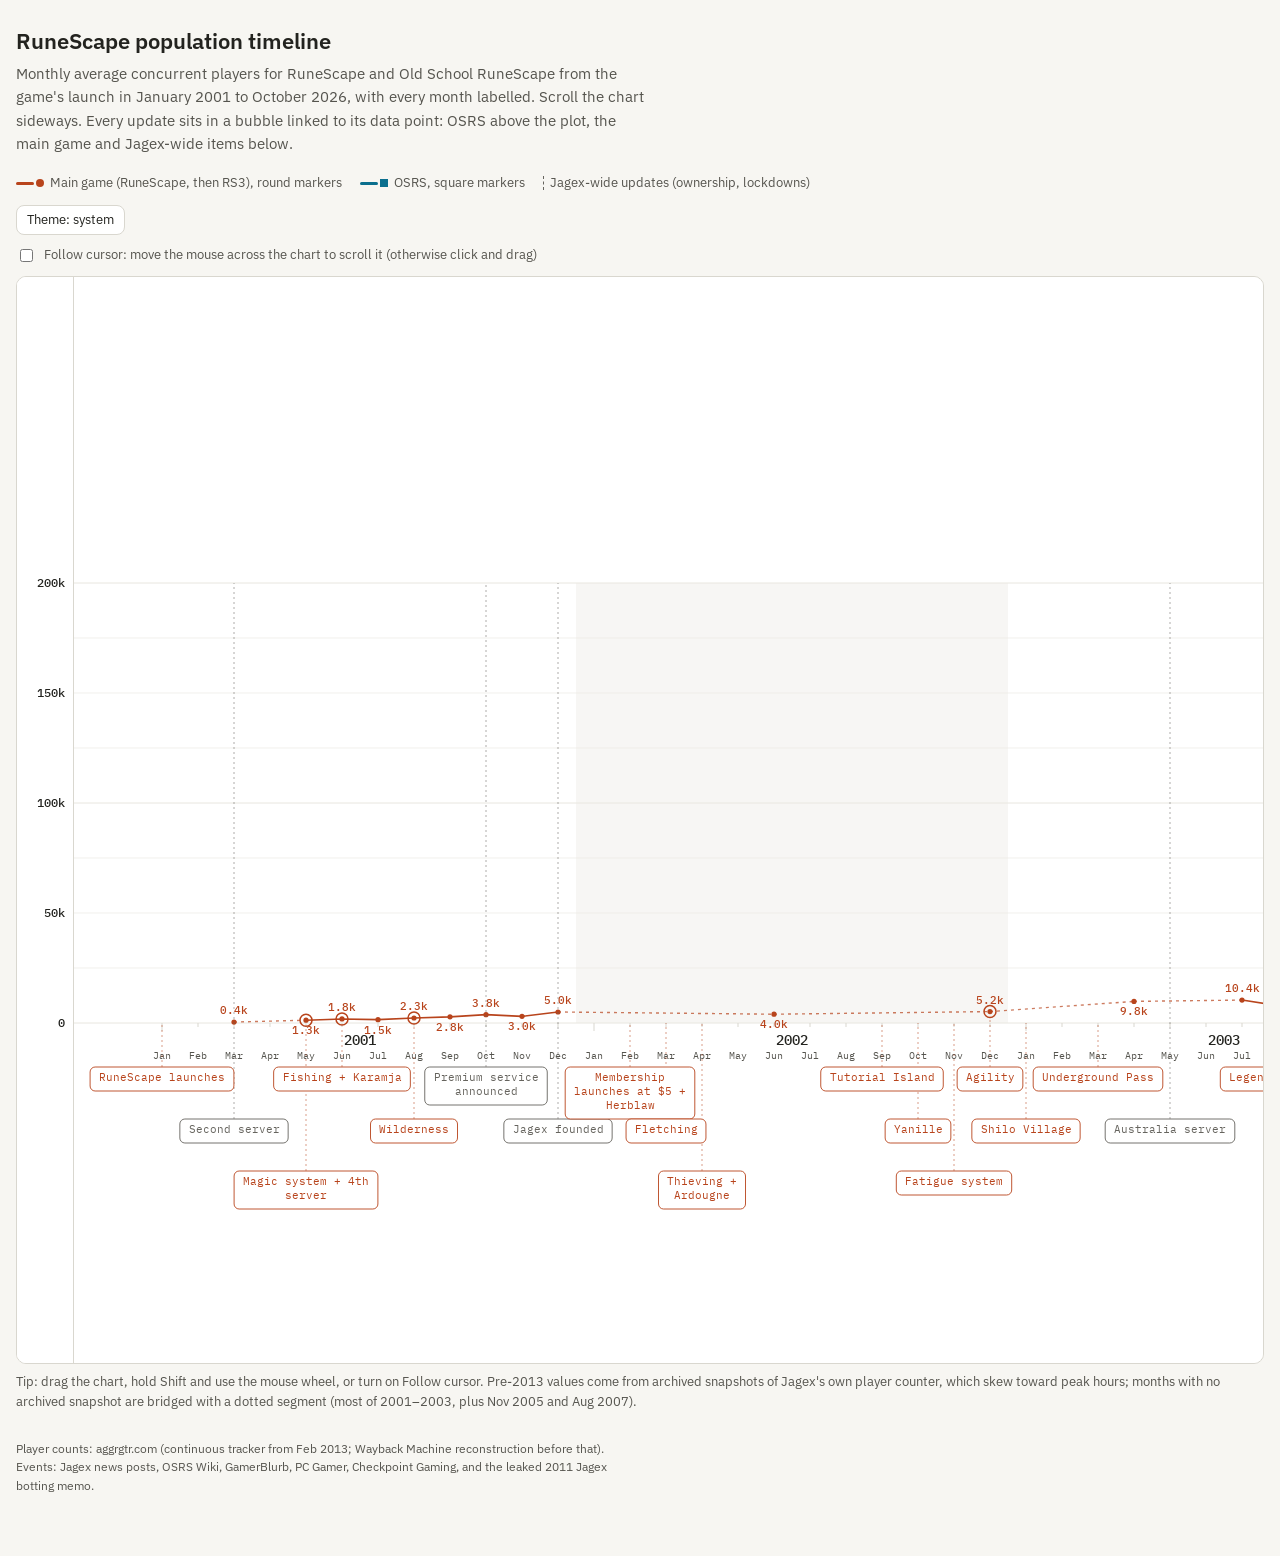
==== commit 21a30969: "Add files via upload" ====
--- a/index.html
+++ b/index.html
@@ -78,7 +78,7 @@
 <script>
 const D = {"pre":[["2001-03",429],["2001-05",1267],["2001-06",1844],["2001-07",1532],["2001-08",2284],["2001-09",2795],["2001-10",3790],["2001-11",3019],["2001-12",5007],["2002-06",3995],["2002-12",5195],["2003-04",9824],["2003-07",10418],["2003-08",7898],["2003-10",11518],["2003-11",8817],["2003-12",10376],["2004-01",13854],["2004-02",14993],["2004-03",14886],["2004-04",16011],["2004-05",17930],["2004-06",23114],["2004-07",26655],["2004-08",30223],["2004-09",37400],["2004-10",37190],["2004-11",43382],["2004-12",54774],["2005-01",57577],["2005-02",68165],["2005-03",77376],["2005-04",80031],["2005-05",85192],["2005-06",85283],["2005-07",92630],["2005-08",90632],["2005-09",75282],["2005-10",65818],["2005-12",89795],["2006-01",81426],["2006-02",112813],["2006-03",71936],["2006-04",119044],["2006-05",110411],["2006-06",133497],["2006-07",134996],["2006-08",123249],["2006-09",113134],["2006-10",129476],["2006-11",139970],["2006-12",138292],["2007-01",144117],["2007-02",98102],["2007-03",98608],["2007-04",190487],["2007-05",100623],["2007-06",126589],["2007-07",166309],["2007-09",118438],["2007-10",131382],["2007-11",136714],["2007-12",121366],["2008-01",121691],["2008-02",98771],["2008-03",113050],["2008-04",105833],["2008-05",98882],["2008-06",118284],["2008-07",117384],["2008-08",109096],["2008-09",77781],["2008-10",89139],["2008-11",81450],["2008-12",93824],["2009-01",106241],["2009-02",91209],["2009-03",84467],["2009-04",84611],["2009-05",94568],["2009-06",95932],["2009-07",130797],["2009-08",120580],["2009-09",77370],["2009-10",70708],["2009-11",77687],["2009-12",101616],["2010-01",108957],["2010-02",100351],["2010-03",106769],["2010-04",107038],["2010-05",100529],["2010-06",127889],["2010-07",130587],["2010-08",135318],["2010-09",117688],["2010-10",108778],["2010-11",113529],["2010-12",108872],["2011-01",157314],["2011-02",189115],["2011-03",171344],["2011-04",193932],["2011-05",168079],["2011-06",174499],["2011-07",188129],["2011-08",185442],["2011-09",174713],["2011-10",150575],["2011-11",64112],["2011-12",65388],["2012-01",70737],["2012-02",70419],["2012-03",98566],["2012-04",110625],["2012-05",104625],["2012-06",138665],["2012-07",136117],["2012-08",131190],["2012-09",112989],["2012-10",104121],["2012-11",99922],["2012-12",79644],["2013-01",78974],["2013-02",69460]],"osrs":[["2013-02",39591],["2013-03",40382],["2013-04",35221],["2013-05",22661],["2013-06",19753],["2013-07",15494],["2013-08",13823],["2013-09",12813],["2013-10",10732],["2013-11",12258],["2013-12",12423],["2014-01",15912],["2014-02",16831],["2014-03",15712],["2014-04",13240],["2014-05",11742],["2014-06",15324],["2014-07",17255],["2014-08",17509],["2014-09",14576],["2014-10",15827],["2014-11",15919],["2014-12",16724],["2015-01",20591],["2015-02",25527],["2015-03",36311],["2015-04",37553],["2015-05",34987],["2015-06",31829],["2015-07",34312],["2015-08",35260],["2015-09",30255],["2015-10",28847],["2015-11",29794],["2015-12",33189],["2016-01",36879],["2016-02",34450],["2016-03",36142],["2016-04",35864],["2016-05",38589],["2016-06",38148],["2016-07",37174],["2016-08",34031],["2016-09",31743],["2016-10",33143],["2016-11",35551],["2016-12",41541],["2017-01",45901],["2017-02",41973],["2017-03",45276],["2017-04",45791],["2017-05",44137],["2017-06",44254],["2017-07",45184],["2017-08",44161],["2017-09",45252],["2017-10",45167],["2017-11",43704],["2017-12",49538],["2018-01",54263],["2018-02",52914],["2018-03",53101],["2018-04",50442],["2018-05",49503],["2018-06",45730],["2018-07",56444],["2018-08",58606],["2018-09",59316],["2018-10",58898],["2018-11",97939],["2018-12",94471],["2019-01",98524],["2019-02",95329],["2019-03",86009],["2019-04",82974],["2019-05",80673],["2019-06",74911],["2019-07",72544],["2019-08",72313],["2019-09",67481],["2019-10",63118],["2019-11",64323],["2019-12",65871],["2020-01",69042],["2020-02",74881],["2020-03",89956],["2020-04",113166],["2020-05",112112],["2020-06",101797],["2020-07",91797],["2020-08",87114],["2020-09",86642],["2020-10",95210],["2020-11",110926],["2020-12",84108],["2021-01",82321],["2021-02",83034],["2021-03",79549],["2021-04",78025],["2021-05",73064],["2021-06",63344],["2021-07",60111],["2021-08",64702],["2021-09",65119],["2021-10",78161],["2021-11",70375],["2021-12",66589],["2022-01",87509],["2022-02",74924],["2022-03",59021],["2022-04",60279],["2022-05",61146],["2022-06",63310],["2022-07",66375],["2022-08",70676],["2022-09",72562],["2022-10",72385],["2022-11",69665],["2022-12",77801],["2023-01",90526],["2023-02",91126],["2023-03",91581],["2023-04",94174],["2023-05",91887],["2023-06",86403],["2023-07",93813],["2023-08",100264],["2023-09",102078],["2023-10",105378],["2023-11",126268],["2023-12",108884],["2024-01",93866],["2024-02",97666],["2024-03",107881],["2024-04",113930],["2024-05",110531],["2024-06",112229],["2024-07",110554],["2024-08",112641],["2024-09",110647],["2024-10",107776],["2024-11",114517],["2024-12",126692],["2025-01",97584],["2025-02",94593],["2025-03",103558],["2025-04",100990],["2025-05",114985],["2025-06",127862],["2025-07",144638],["2025-08",184899],["2025-09",159876],["2025-10",150617],["2025-11",151220],["2025-12",166718],["2026-01",182433],["2026-02",138120],["2026-03",125443],["2026-04",140604],["2026-05",110092],["2026-06",91297],["2026-07",97851],["2026-08",105394],["2026-09",97149],["2026-10",98755]],"rs3":[["2013-02",48758],["2013-03",45608],["2013-04",45611],["2013-05",44721],["2013-06",49087],["2013-07",37844],["2013-08",30936],["2013-09",26852],["2013-10",23596],["2013-11",24063],["2013-12",28827],["2014-01",32559],["2014-02",33844],["2014-03",31354],["2014-04",28590],["2014-05",28585],["2014-06",31452],["2014-07",37764],["2014-08",38871],["2014-09",34583],["2014-10",36456],["2014-11",38207],["2014-12",37462],["2015-01",39920],["2015-02",40849],["2015-03",37752],["2015-04",37142],["2015-05",34282],["2015-06",36287],["2015-07",36744],["2015-08",32692],["2015-09",33276],["2015-10",34343],["2015-11",28461],["2015-12",30893],["2016-01",34388],["2016-02",35309],["2016-03",32868],["2016-04",31760],["2016-05",30584],["2016-06",31498],["2016-07",28213],["2016-08",27348],["2016-09",29230],["2016-10",26408],["2016-11",25360],["2016-12",26895],["2017-01",29431],["2017-02",32086],["2017-03",28263],["2017-04",28448],["2017-05",30772],["2017-06",28995],["2017-07",27336],["2017-08",28024],["2017-09",28130],["2017-10",25018],["2017-11",23307],["2017-12",26054],["2018-01",27082],["2018-02",28540],["2018-03",27404],["2018-04",24048],["2018-05",23530],["2018-06",23049],["2018-07",21985],["2018-08",24345],["2018-09",25719],["2018-10",22156],["2018-11",25451],["2018-12",23732],["2019-01",28242],["2019-02",27185],["2019-03",23557],["2019-04",20846],["2019-05",20112],["2019-06",20525],["2019-07",23408],["2019-08",21427],["2019-09",17876],["2019-10",17408],["2019-11",19305],["2019-12",20030],["2020-01",20303],["2020-02",22005],["2020-03",26339],["2020-04",45445],["2020-05",39155],["2020-06",31557],["2020-07",30181],["2020-08",31651],["2020-09",29558],["2020-10",33415],["2020-11",35485],["2020-12",32748],["2021-01",35867],["2021-02",38300],["2021-03",34307],["2021-04",35944],["2021-05",35003],["2021-06",31325],["2021-07",31468],["2021-08",33454],["2021-09",31155],["2021-10",28057],["2021-11",29661],["2021-12",36519],["2022-01",31015],["2022-02",27720],["2022-03",24213],["2022-04",24544],["2022-05",24380],["2022-06",23331],["2022-07",25472],["2022-08",26726],["2022-09",24173],["2022-10",26820],["2022-11",26120],["2022-12",26138],["2023-01",26251],["2023-02",25073],["2023-03",21985],["2023-04",22293],["2023-05",21504],["2023-06",24952],["2023-07",25621],["2023-08",31576],["2023-09",23197],["2023-10",21340],["2023-11",23689],["2023-12",26547],["2024-01",21692],["2024-02",21526],["2024-03",20487],["2024-04",18460],["2024-05",18460],["2024-06",18082],["2024-07",18412],["2024-08",21328],["2024-09",19516],["2024-10",20763],["2024-11",24537],["2024-12",27848],["2025-01",23238],["2025-02",21623],["2025-03",20438],["2025-04",19310],["2025-05",19904],["2025-06",18555],["2025-07",19346],["2025-08",19441],["2025-09",27285],["2025-10",23985],["2025-11",19644],["2025-12",22481],["2026-01",22212],["2026-02",20771],["2026-03",19242],["2026-04",17421],["2026-05",17182],["2026-06",15736],["2026-07",17534],["2026-08",28003],["2026-09",18812],["2026-10",17353]]};
 const EV = [];
-const OTHER = [["2001-01","RuneScape launches","all"],["2001-03","Second server","jagex"],["2001-05","Magic system + 4th server","all"],["2001-06","Fishing + Karamja","all"],["2001-08","Wilderness","all"],["2001-10","Premium service announced","jagex"],["2001-12","Jagex founded","jagex"],["2002-02","Membership launches at $5 + Herblaw","all"],["2002-03","Fletching","all"],["2002-04","Thieving + Ardougne","all"],["2002-09","Tutorial Island","all"],["2002-10","Yanille","all"],["2002-11","Fatigue system","all"],["2002-12","Agility","all"],["2003-01","Shilo Village","all"],["2003-05","Australia server","jagex"],["2003-08","Legends' Quest","all"],["2003-09","Mage Arena","all"],["2003-12","RuneScape 2 beta","all"],["2004-03","RuneScape 2 + Runecrafting","all"],["2004-04","Underground Pass","all"],["2004-05","Treasure Trails","all"],["2004-06","Special attacks","all"],["2004-09","Duel Arena + Kalphite Queen","all"],["2004-10","Morytania expansion","all"],["2004-12","Castle Wars + Monkey Madness","all"],["2005-01","Slayer","all"],["2005-05","Barrows","all"],["2005-07","Farming","all"],["2005-09","Fight Pits + Bank PIN","all"],["2005-10","TzHaar Fight Caves","all"],["2005-12","Champions + Wyverns","all"],["2006-03","Recipe for Disaster","all"],["2006-04","Pest Control","all"],["2006-05","Construction","all"],["2006-07","Lunar Diplomacy","all"],["2006-11","Hunter","all"],["2007-02","Fremennik Isles","all"],["2007-05","1M subscribers","all"],["2007-08","God Wars Dungeon","all"],["2007-11","Grand Exchange","all"],["2007-12","Free trade and Wilderness removed","all"],["2008-01","Summoning","all"],["2008-04","Fist of Guthix","all"],["2008-07","RuneScape HD","all"],["2008-08","Membership to $5.95","jagex"],["2008-11","Stealing Creation + While Guthix Sleeps","all"],["2009-02","Gerhard CEO","jagex"],["2009-02","Soul Wars","all"],["2009-07","Mobilising Armies","all"],["2009-09","Living Rock Caverns","all"],["2010-01","Nomad's Requiem","all"],["2010-04","Dungeoneering","all"],["2010-06","Court Cases + Ancient Effigies","all"],["2010-08","Elite Treasure Trails + Conquest","all"],["2010-10","The Void Stares Back","all"],["2010-12","Insight buys majority","jagex"],["2011-01","Nex","all"],["2011-02","Free trade and Wilderness return","all"],["2011-06","Members' Loyalty Programme","all"],["2011-07","Clan Citadels","all"],["2011-09","Ritual of the Mahjarrat","all"],["2011-10","Bot Nuke Day","all"],["2011-11","Dominion Tower","all"],["2012-01","Membership to $7.95","jagex"],["2012-02","Squeal of Fortune","all"],["2012-04","Runespan","all"],["2012-05","Queen Black Dragon","all"],["2012-07","Solomon's Store","all"],["2012-10","KBD + dungeon rework","all"],["2012-11","Evolution of Combat","all"],["2012-12","Player-owned Ports","all"],["2013-02","OSRS launches","osrs"],["2013-03","The World Wakes","rs3"],["2013-07","RS3 branding","rs3"],["2013-08","Divination","rs3"],["2013-09","Bonds","rs3"],["2013-09","Nightmare Zone","osrs"],["2013-10","God Wars Dungeon","osrs"],["2013-10","PvP worlds","osrs"],["2013-12","Holiday season","rs3"],["2013-12","Rooftop Agility + Slayer batch 1","osrs"],["2014-01","Kraken","osrs"],["2014-02","Treasure Hunter","rs3"],["2014-03","Wilderness rejuvenation","osrs"],["2014-04","Motherlode Mine","osrs"],["2014-06","Clan Wars","osrs"],["2014-07","Legacy Mode + Araxxor","rs3"],["2014-09","Bounty Hunter","osrs"],["2014-09","Prifddinas","rs3"],["2014-10","Ironman modes","osrs"],["2014-11","Heart of Stone + Prifddinas pt 2","rs3"],["2014-12","Premier Club","rs3"],["2015-02","OSRS free-to-play","osrs"],["2015-03","Bonds","osrs"],["2015-03","Dimension of Disaster","rs3"],["2015-03","Membership to $9.49","jagex"],["2015-07","Duel Arena rework","osrs"],["2015-07","Raids (Mazcab)","rs3"],["2015-08","Cerberus","osrs"],["2015-09","DarkScape","rs3"],["2015-10","Deadman Mode","osrs"],["2016-01","Invention","rs3"],["2016-01","Zeah","osrs"],["2016-02","RuneMetrics Pro","rs3"],["2016-04","NXT client","rs3"],["2016-05","Monkey Madness II","osrs"],["2016-06","Catacombs of Kourend","osrs"],["2016-06","Telos","rs3"],["2016-07","Hongtou buys Jagex","jagex"],["2016-08","Last Man Standing","osrs"],["2016-08","Skill pets","rs3"],["2016-09","Wintertodt","osrs"],["2016-11","Children of Mah","rs3"],["2016-11","Hardcore Ironman","osrs"],["2016-12","Sliske's Endgame","rs3"],["2017-01","Chambers of Xeric","osrs"],["2017-01","Mansell CEO","jagex"],["2017-05","Shattered Worlds","rs3"],["2017-06","Inferno","osrs"],["2017-06","Menaphos","rs3"],["2017-07","The Magister","rs3"],["2017-09","Fossil Island","osrs"],["2017-09","Lost Grove + Invention batch 2","rs3"],["2017-10","Dimension of the Damned","rs3"],["2017-10","Grotesque Guardians","osrs"],["2017-11","Mage Arena II + Revenant Caves","osrs"],["2018-01","Dragon Slayer II","osrs"],["2018-02","Clue scroll overhaul","rs3"],["2018-03","Deep Sea Fishing","rs3"],["2018-04","Safecracking","rs3"],["2018-05","Solak","rs3"],["2018-06","Membership to $10.99","jagex"],["2018-06","Theatre of Blood","osrs"],["2018-07","RunePass","rs3"],["2018-08","Elite Dungeons","rs3"],["2018-09","Player-owned farm","rs3"],["2018-10","Mobile members beta","rs3"],["2018-10","OSRS mobile","osrs"],["2019-01","Kebos Lowlands","osrs"],["2019-01","Mining & Smithing rework","rs3"],["2019-03","Mobile Android beta","rs3"],["2019-03","Seed Vault","osrs"],["2019-04","Treasure Trails expansion","osrs"],["2019-05","Hosidius rework","osrs"],["2019-07","Land Out of Time","rs3"],["2019-07","Partnerships poll pulled","osrs"],["2019-07","Song of the Elves","osrs"],["2019-10","Mobile early access","rs3"],["2019-11","Leagues I: Twisted","osrs"],["2019-11","Yak Track","rs3"],["2020-01","Leagues I: Twisted ends","osrs"],["2020-02","Nightmare of Ashihama","osrs"],["2020-03","Archaeology","rs3"],["2020-04","COVID lockdowns","jagex"],["2020-06","Darkmeyer","osrs"],["2020-06","Yak to the Shadows","rs3"],["2020-07","Ferox Enclave","osrs"],["2020-08","Mahogany Homes","osrs"],["2020-10","Leagues II: Trailblazer","osrs"],["2020-10","Steam release","rs3"],["2020-12","Raksha","rs3"],["2021-01","20th anniversary","rs3"],["2021-01","Carlyle buys Jagex","jagex"],["2021-01","Leagues II: Trailblazer ends","osrs"],["2021-01","Soul Wars","osrs"],["2021-02","Azzanadra's Quest","rs3"],["2021-02","Steam release","osrs"],["2021-03","Tempoross + Shooting Stars","osrs"],["2021-05","Battle of the Monolith","rs3"],["2021-05","Clans","osrs"],["2021-06","A Kingdom Divided","osrs"],["2021-06","Mobile launch + Senntisten","rs3"],["2021-07","Combat Achievements","osrs"],["2021-07","Nodon Front","rs3"],["2021-08","Deadman Reborn","osrs"],["2021-09","Croesus Front","rs3"],["2021-10","Group Ironman","osrs"],["2021-10","TzekHaar Front","rs3"],["2021-11","Golden Party Hat hunt","rs3"],["2021-12","GE tax + item sink","osrs"],["2022-01","Het's Oasis","rs3"],["2022-01","Leagues III: Shattered Relics + Nex","osrs"],["2022-02","Land of the Goblins","osrs"],["2022-03","Guardians of the Rift","osrs"],["2022-03","Jagex Launcher","jagex"],["2022-03","Leagues III: Shattered Relics ends","osrs"],["2022-04","Beneath Cursed Sands","osrs"],["2022-04","Extinction","rs3"],["2022-05","Membership to $12.49","jagex"],["2022-06","Giants' Foundry","osrs"],["2022-07","PvP Arena","osrs"],["2022-07","Zamorak boss","rs3"],["2022-08","Tombs of Amascut","osrs"],["2022-09","Fresh Start Worlds","rs3"],["2022-10","Wilderness Flash Events","rs3"],["2022-12","Succession quest","rs3"],["2023-01","Wilderness boss rework","osrs"],["2023-02","Fort Forinthry","rs3"],["2023-06","Forestry","osrs"],["2023-06","Woodcutters' Grove","rs3"],["2023-07","Desert Treasure II","osrs"],["2023-08","Necromancy","rs3"],["2023-09","Hero Pass (pulled Oct 6)","rs3"],["2023-11","Leagues IV: Trailblazer Reloaded","osrs"],["2023-11","Vorkath","rs3"],["2024-01","Leagues IV: Trailblazer Reloaded ends","osrs"],["2024-02","CVC buys Jagex","jagex"],["2024-03","Varlamore pt 1","osrs"],["2024-04","Requiem for a Dragon","rs3"],["2024-05","Project Rebalance","osrs"],["2024-07","Sanctum of Rebirth","rs3"],["2024-07","While Guthix Sleeps + Deadman: Armageddon","osrs"],["2024-08","110 Mining & Smithing","rs3"],["2024-08","Araxxor","osrs"],["2024-09","Membership to $13.99","jagex"],["2024-09","Varlamore: Rising Darkness","osrs"],["2024-10","Group Ironman","rs3"],["2024-11","Leagues V: Raging Echoes","osrs"],["2024-12","110 WC & Fletching","rs3"],["2025-01","Leagues V: Raging Echoes ends","osrs"],["2025-01","Pricing survey backlash","rs3"],["2025-03","Bellamy CEO","jagex"],["2025-05","Augmented RC & Thieving","rs3"],["2025-06","Pride event cancelled","jagex"],["2025-06","Sailing beta","osrs"],["2025-07","Eclipse of the Heart","rs3"],["2025-07","MTX experiments begin","rs3"],["2025-07","Varlamore: Final Dawn","osrs"],["2025-08","240k record","osrs"],["2025-09","257k record","osrs"],["2025-09","Leagues: Catalyst","rs3"],["2025-10","Vote to remove Treasure Hunter","rs3"],["2025-11","Heists","rs3"],["2025-11","Leagues: Catalyst ends","rs3"],["2025-11","Sailing","osrs"],["2026-01","25th anniversary","rs3"],["2026-01","Bot crackdown begins","osrs"],["2026-01","Treasure Hunter removed","rs3"],["2026-02","Early-game rebalance","rs3"],["2026-03","Combat modernisation + Havenhythe","rs3"],["2026-03","Membership to $14.99","jagex"],["2026-04","Leagues VI: Demonic Pacts","osrs"],["2026-05","Dungeoneering Remastered","rs3"],["2026-06","Leagues VI: Demonic Pacts ends","osrs"],["2026-07","POH rework + mid-game rebalance","rs3"],["2026-08","Leagues II: Equilibrium","rs3"],["2026-09","Havenhythe II + Vulkan beta","rs3"],["2026-09","Leagues II: Equilibrium ends","rs3"],["2026-10","Reignited announced then cancelled","rs3"]];
+const OTHER = [["2001-01","RuneScape launches","all"],["2001-03","Second server","jagex"],["2001-05","Magic system + 4th server","all"],["2001-06","Fishing + Karamja","all"],["2001-08","Wilderness","all"],["2001-10","Premium service announced","jagex"],["2001-12","Jagex founded","jagex"],["2002-02","Membership launches at $5 + Herblaw","all"],["2002-03","Fletching","all"],["2002-04","Thieving + Ardougne","all"],["2002-09","Tutorial Island","all"],["2002-10","Yanille","all"],["2002-11","Fatigue system","all"],["2002-12","Agility","all"],["2003-01","Shilo Village","all"],["2003-03","Underground Pass","all"],["2003-05","Australia server","jagex"],["2003-08","Legends' Quest","all"],["2003-09","Mage Arena","all"],["2003-12","RuneScape 2 beta","all"],["2004-03","Duel Arena","all"],["2004-03","RuneScape 2 + Runecrafting","all"],["2004-04","Underground Pass (RS2 port)","all"],["2004-05","Treasure Trails","all"],["2004-06","Special attacks","all"],["2004-09","Kalphite Queen","all"],["2004-10","Morytania expansion","all"],["2004-12","Castle Wars + Monkey Madness","all"],["2005-01","Slayer","all"],["2005-05","Barrows","all"],["2005-07","Farming","all"],["2005-09","Fight Pits + Bank PIN","all"],["2005-10","TzHaar Fight Caves","all"],["2005-12","Champions + Wyverns","all"],["2006-03","Recipe for Disaster","all"],["2006-04","Pest Control","all"],["2006-05","Construction","all"],["2006-07","Lunar Diplomacy","all"],["2006-11","Hunter","all"],["2007-02","Fremennik Isles","all"],["2007-05","1M subscribers","all"],["2007-08","God Wars Dungeon","all"],["2007-11","Grand Exchange","all"],["2007-12","Free trade and Wilderness removed","all"],["2008-01","Summoning","all"],["2008-04","Fist of Guthix","all"],["2008-07","RuneScape HD","all"],["2008-08","Membership to $5.95","jagex"],["2008-11","Stealing Creation + While Guthix Sleeps","all"],["2009-02","Gerhard CEO","jagex"],["2009-02","Soul Wars","all"],["2009-07","Mobilising Armies","all"],["2009-09","Living Rock Caverns","all"],["2010-01","Nomad's Requiem","all"],["2010-04","Dungeoneering","all"],["2010-06","Court Cases + Ancient Effigies","all"],["2010-08","Elite Treasure Trails + Conquest","all"],["2010-10","The Void Stares Back","all"],["2010-12","Insight buys majority","jagex"],["2011-01","Nex","all"],["2011-02","Free trade and Wilderness return","all"],["2011-06","Members' Loyalty Programme","all"],["2011-07","Clan Citadels","all"],["2011-09","Ritual of the Mahjarrat","all"],["2011-10","Bot Nuke Day","all"],["2011-11","Dominion Tower","all"],["2012-01","Membership to $7.95","jagex"],["2012-02","Squeal of Fortune","all"],["2012-04","Runespan","all"],["2012-05","Queen Black Dragon","all"],["2012-07","Solomon's Store","all"],["2012-10","KBD + dungeon rework","all"],["2012-11","Evolution of Combat","all"],["2012-12","Player-owned Ports","all"],["2012-12","Premier Club introduced","all"],["2013-02","OSRS launches","osrs"],["2013-03","The World Wakes","rs3"],["2013-07","RS3 branding","rs3"],["2013-08","Divination","rs3"],["2013-09","Bonds","rs3"],["2013-09","Nightmare Zone","osrs"],["2013-10","God Wars Dungeon","osrs"],["2013-10","PvP worlds","osrs"],["2013-12","Rooftop Agility + Slayer batch 1","osrs"],["2014-01","Kraken","osrs"],["2014-02","Treasure Hunter","rs3"],["2014-03","Wilderness rejuvenation","osrs"],["2014-04","Motherlode Mine","osrs"],["2014-06","Clan Wars","osrs"],["2014-07","Legacy Mode + Araxxor","rs3"],["2014-09","Bounty Hunter","osrs"],["2014-09","Prifddinas","rs3"],["2014-10","Ironman modes","osrs"],["2014-11","Heart of Stone + Prifddinas pt 2","rs3"],["2015-02","OSRS free-to-play","osrs"],["2015-03","Bonds","osrs"],["2015-03","Dimension of Disaster","rs3"],["2015-03","Membership to $9.49","jagex"],["2015-07","Duel Arena rework","osrs"],["2015-07","Raids (Mazcab)","rs3"],["2015-08","Cerberus","osrs"],["2015-09","DarkScape","rs3"],["2015-10","Deadman Mode","osrs"],["2016-01","Invention","rs3"],["2016-01","Zeah","osrs"],["2016-02","RuneMetrics Pro","rs3"],["2016-04","NXT client","rs3"],["2016-05","Monkey Madness II","osrs"],["2016-06","Catacombs of Kourend","osrs"],["2016-06","Telos","rs3"],["2016-07","Hongtou buys Jagex","jagex"],["2016-08","Last Man Standing","osrs"],["2016-08","Skill pets","rs3"],["2016-09","Wintertodt","osrs"],["2016-11","Children of Mah","rs3"],["2016-11","Hardcore Ironman","osrs"],["2016-12","Sliske's Endgame","rs3"],["2017-01","Chambers of Xeric","osrs"],["2017-01","Mansell CEO","jagex"],["2017-05","Shattered Worlds","rs3"],["2017-06","Inferno","osrs"],["2017-06","Menaphos","rs3"],["2017-07","The Magister","rs3"],["2017-09","Fossil Island","osrs"],["2017-09","Lost Grove + Invention batch 2","rs3"],["2017-10","Dimension of the Damned","rs3"],["2017-10","Grotesque Guardians","osrs"],["2017-11","Mage Arena II + Revenant Caves","osrs"],["2018-01","Dragon Slayer II","osrs"],["2018-02","Clue scroll overhaul","rs3"],["2018-03","Deep Sea Fishing","rs3"],["2018-04","Safecracking","rs3"],["2018-05","Solak","rs3"],["2018-06","Elite Dungeons (Temple of Aminishi)","rs3"],["2018-06","Membership to $10.99","jagex"],["2018-06","Theatre of Blood","osrs"],["2018-07","RunePass","rs3"],["2018-09","Player-owned farm","rs3"],["2018-10","Mobile Android members beta","rs3"],["2018-10","OSRS mobile","osrs"],["2019-01","Kebos Lowlands","osrs"],["2019-01","Mining & Smithing rework","rs3"],["2019-03","Seed Vault","osrs"],["2019-04","Treasure Trails expansion","osrs"],["2019-05","Hosidius rework","osrs"],["2019-07","Land Out of Time","rs3"],["2019-07","Partnerships poll pulled","osrs"],["2019-07","Song of the Elves","osrs"],["2019-10","Mobile early access","rs3"],["2019-11","Leagues I: Twisted","osrs"],["2019-11","Yak Track","rs3"],["2020-01","Leagues I: Twisted ends","osrs"],["2020-02","Nightmare of Ashihama","osrs"],["2020-03","Archaeology","rs3"],["2020-04","COVID lockdowns","jagex"],["2020-04","Macarthur Fortune buys Jagex","jagex"],["2020-06","Darkmeyer","osrs"],["2020-06","Yak to the Shadows","rs3"],["2020-07","Ferox Enclave","osrs"],["2020-08","Mahogany Homes","osrs"],["2020-10","Leagues II: Trailblazer","osrs"],["2020-10","Steam release","rs3"],["2020-12","Raksha","rs3"],["2021-01","20th anniversary","rs3"],["2021-01","Carlyle buys Jagex","jagex"],["2021-01","Leagues II: Trailblazer ends","osrs"],["2021-01","Soul Wars","osrs"],["2021-02","Azzanadra's Quest","rs3"],["2021-02","Steam release","osrs"],["2021-03","Tempoross + Shooting Stars","osrs"],["2021-05","Battle of the Monolith","rs3"],["2021-05","Clans","osrs"],["2021-06","A Kingdom Divided","osrs"],["2021-06","Mobile launch + Senntisten","rs3"],["2021-07","Combat Achievements","osrs"],["2021-07","Nodon Front","rs3"],["2021-08","Deadman Reborn","osrs"],["2021-09","Croesus Front","rs3"],["2021-10","Group Ironman","osrs"],["2021-10","TzekHaar Front","rs3"],["2021-11","Golden Party Hat hunt","rs3"],["2021-12","GE tax + item sink","osrs"],["2022-01","Het's Oasis","rs3"],["2022-01","Leagues III: Shattered Relics + Nex","osrs"],["2022-02","Land of the Goblins","osrs"],["2022-03","Guardians of the Rift","osrs"],["2022-03","Jagex Launcher","jagex"],["2022-03","Leagues III: Shattered Relics ends","osrs"],["2022-04","Beneath Cursed Sands","osrs"],["2022-04","Extinction","rs3"],["2022-05","Membership to $12.49","jagex"],["2022-06","Giants' Foundry","osrs"],["2022-07","PvP Arena","osrs"],["2022-07","Zamorak boss","rs3"],["2022-08","Tombs of Amascut","osrs"],["2022-09","Fresh Start Worlds","rs3"],["2022-10","Wilderness Flash Events","rs3"],["2022-12","Succession quest","rs3"],["2023-01","Wilderness boss rework","osrs"],["2023-02","Fort Forinthry","rs3"],["2023-06","Forestry","osrs"],["2023-06","Woodcutters' Grove","rs3"],["2023-07","Desert Treasure II","osrs"],["2023-08","Necromancy","rs3"],["2023-09","Hero Pass (pulled Oct 6)","rs3"],["2023-11","Leagues IV: Trailblazer Reloaded","osrs"],["2023-11","Vorkath","rs3"],["2024-01","Leagues IV: Trailblazer Reloaded ends","osrs"],["2024-02","CVC buys Jagex","jagex"],["2024-03","Varlamore pt 1","osrs"],["2024-04","Requiem for a Dragon","rs3"],["2024-05","Project Rebalance","osrs"],["2024-07","Sanctum of Rebirth","rs3"],["2024-07","While Guthix Sleeps + Deadman: Armageddon","osrs"],["2024-08","110 Mining & Smithing","rs3"],["2024-08","Araxxor","osrs"],["2024-09","Membership to $13.99","jagex"],["2024-09","Varlamore: Rising Darkness","osrs"],["2024-10","Group Ironman","rs3"],["2024-11","Leagues V: Raging Echoes","osrs"],["2024-12","110 WC & Fletching","rs3"],["2025-01","Leagues V: Raging Echoes ends","osrs"],["2025-01","Pricing survey backlash","rs3"],["2025-03","Bellamy CEO","jagex"],["2025-05","Augmented RC & Thieving","rs3"],["2025-06","Pride event cancelled","jagex"],["2025-06","Sailing beta","osrs"],["2025-07","Eclipse of the Heart","rs3"],["2025-07","MTX experiments begin","rs3"],["2025-07","Varlamore: Final Dawn","osrs"],["2025-08","240k record","osrs"],["2025-09","257k record","osrs"],["2025-09","Leagues: Catalyst","rs3"],["2025-10","Vote to remove Treasure Hunter","rs3"],["2025-11","Heists","rs3"],["2025-11","Leagues: Catalyst ends","rs3"],["2025-11","Sailing","osrs"],["2026-01","25th anniversary","rs3"],["2026-01","Bot crackdown begins","osrs"],["2026-01","Treasure Hunter removed","rs3"],["2026-02","Early-game rebalance","rs3"],["2026-03","Combat modernisation + Havenhythe","rs3"],["2026-03","Membership to $14.99","jagex"],["2026-04","Leagues VI: Demonic Pacts","osrs"],["2026-05","Dungeoneering Remastered","rs3"],["2026-06","Leagues VI: Demonic Pacts ends","osrs"],["2026-07","POH rework + mid-game rebalance","rs3"],["2026-08","Leagues II: Equilibrium","rs3"],["2026-09","Havenhythe II + Vulkan beta","rs3"],["2026-09","Leagues II: Equilibrium ends","rs3"],["2026-10","Reignited announced then cancelled","rs3"]];
 const css = v => getComputedStyle(document.documentElement).getPropertyValue(v).trim();
 const PX = 36, LEFT = 70, H = 440, YMAX = 200000, PITCH = 52, PAD = 36;
 function wrap(t, max=18){ const out=[]; let line=''; t.split(' ').forEach(w=>{ if((line+' '+w).trim().length>max && line){out.push(line); line=w;} else line=(line+' '+w).trim(); }); if(line) out.push(line); return out; }
